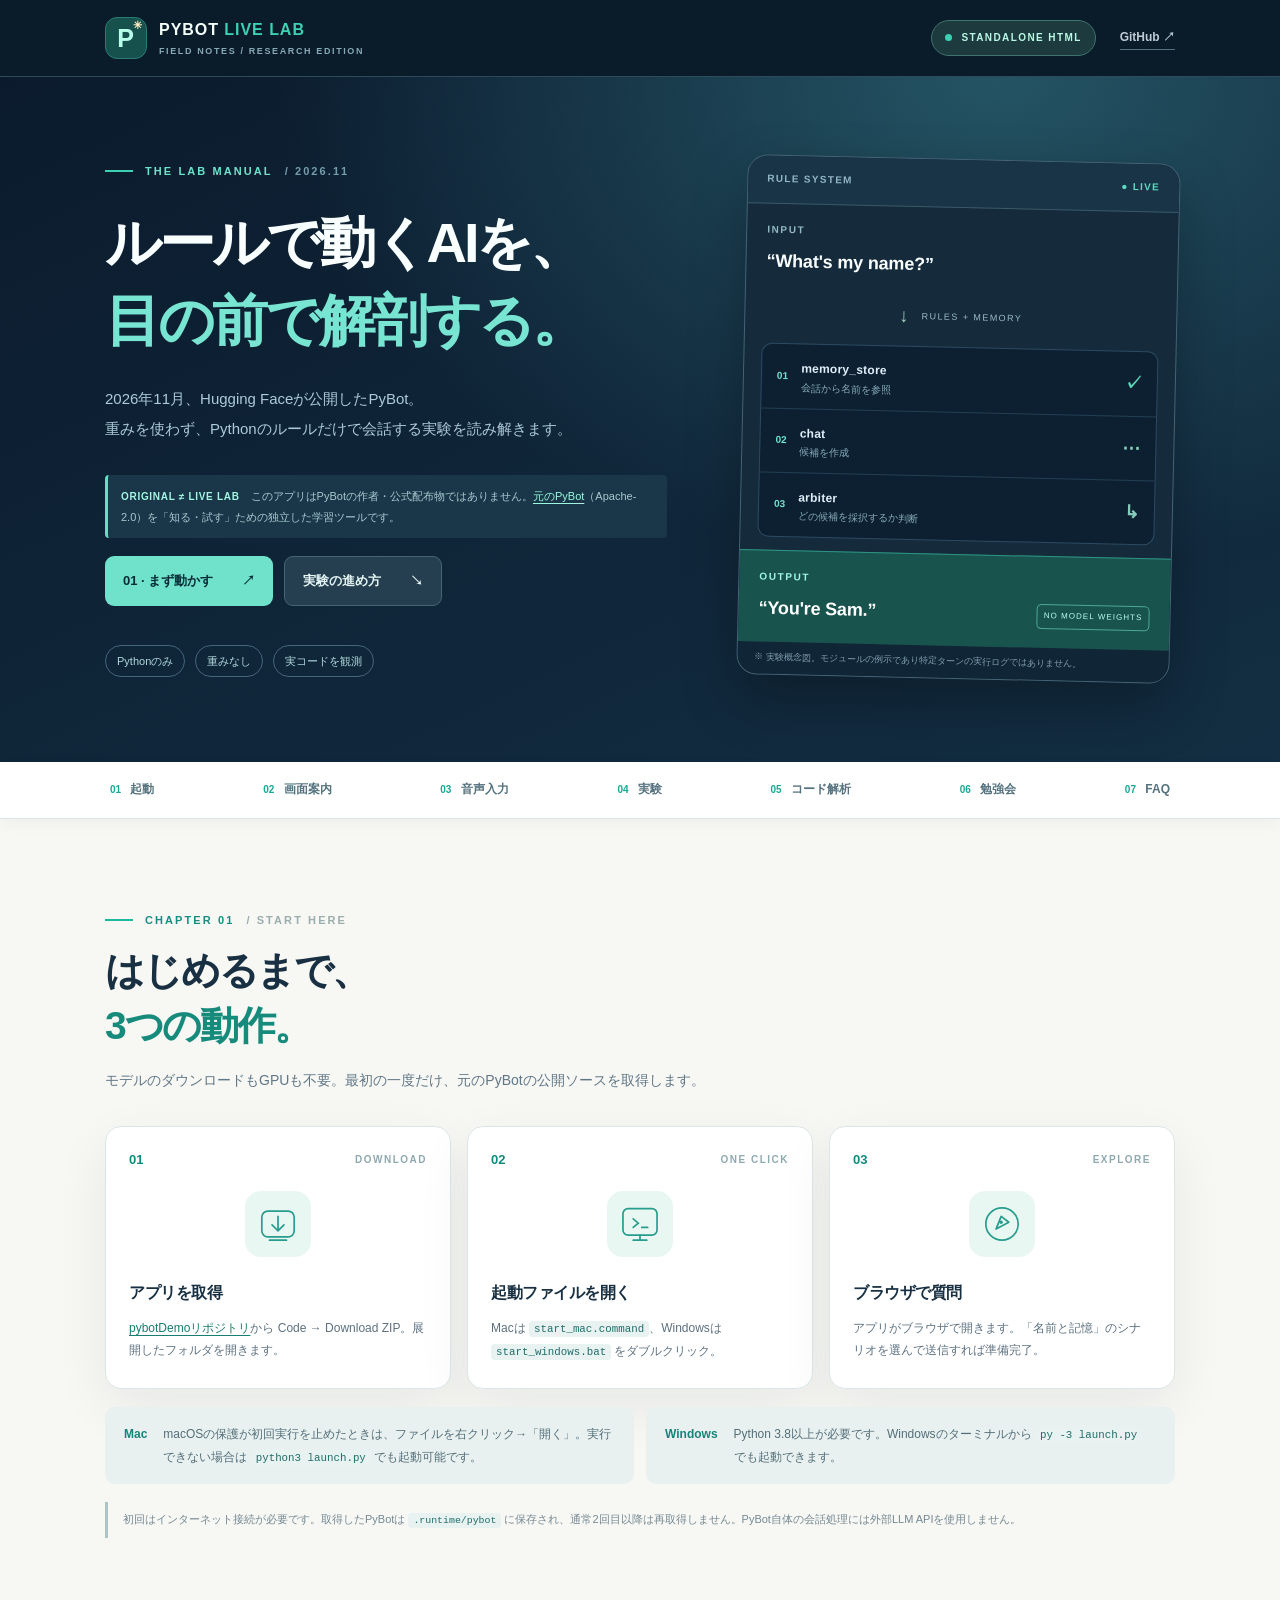
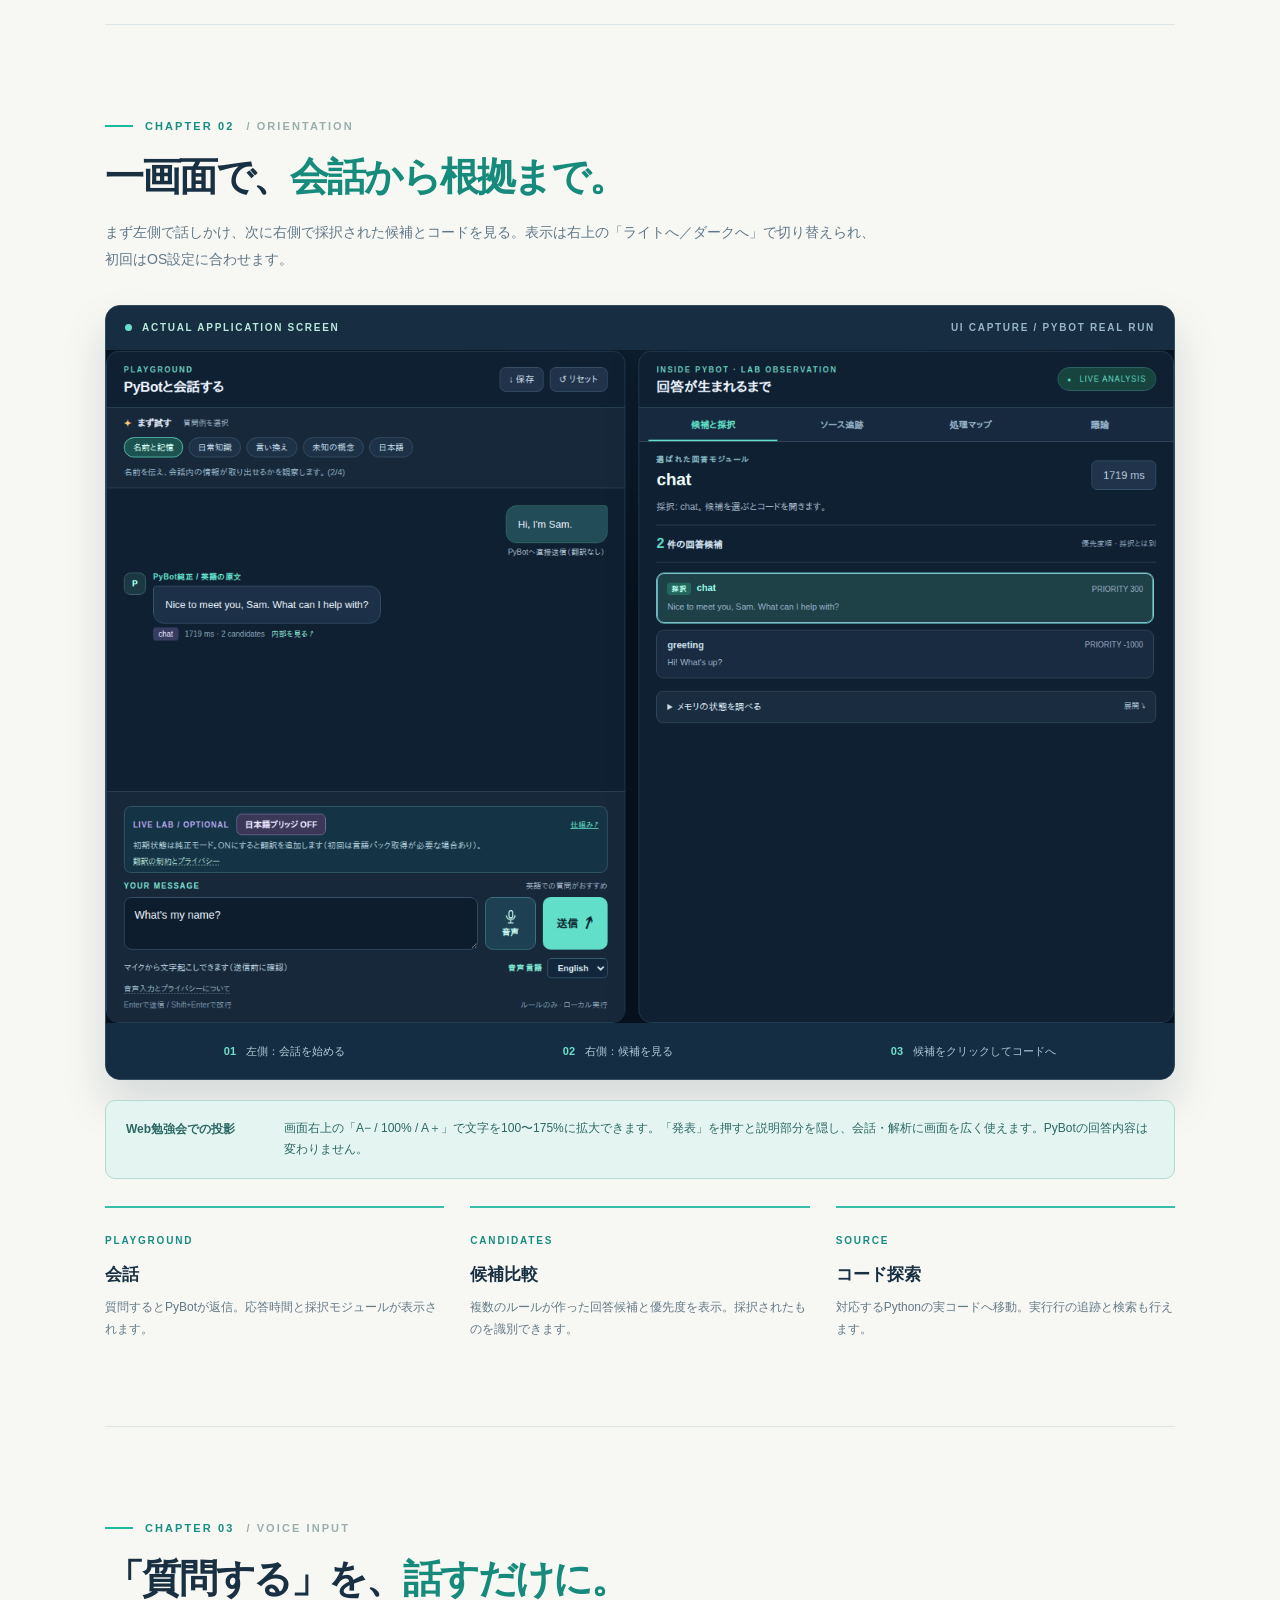
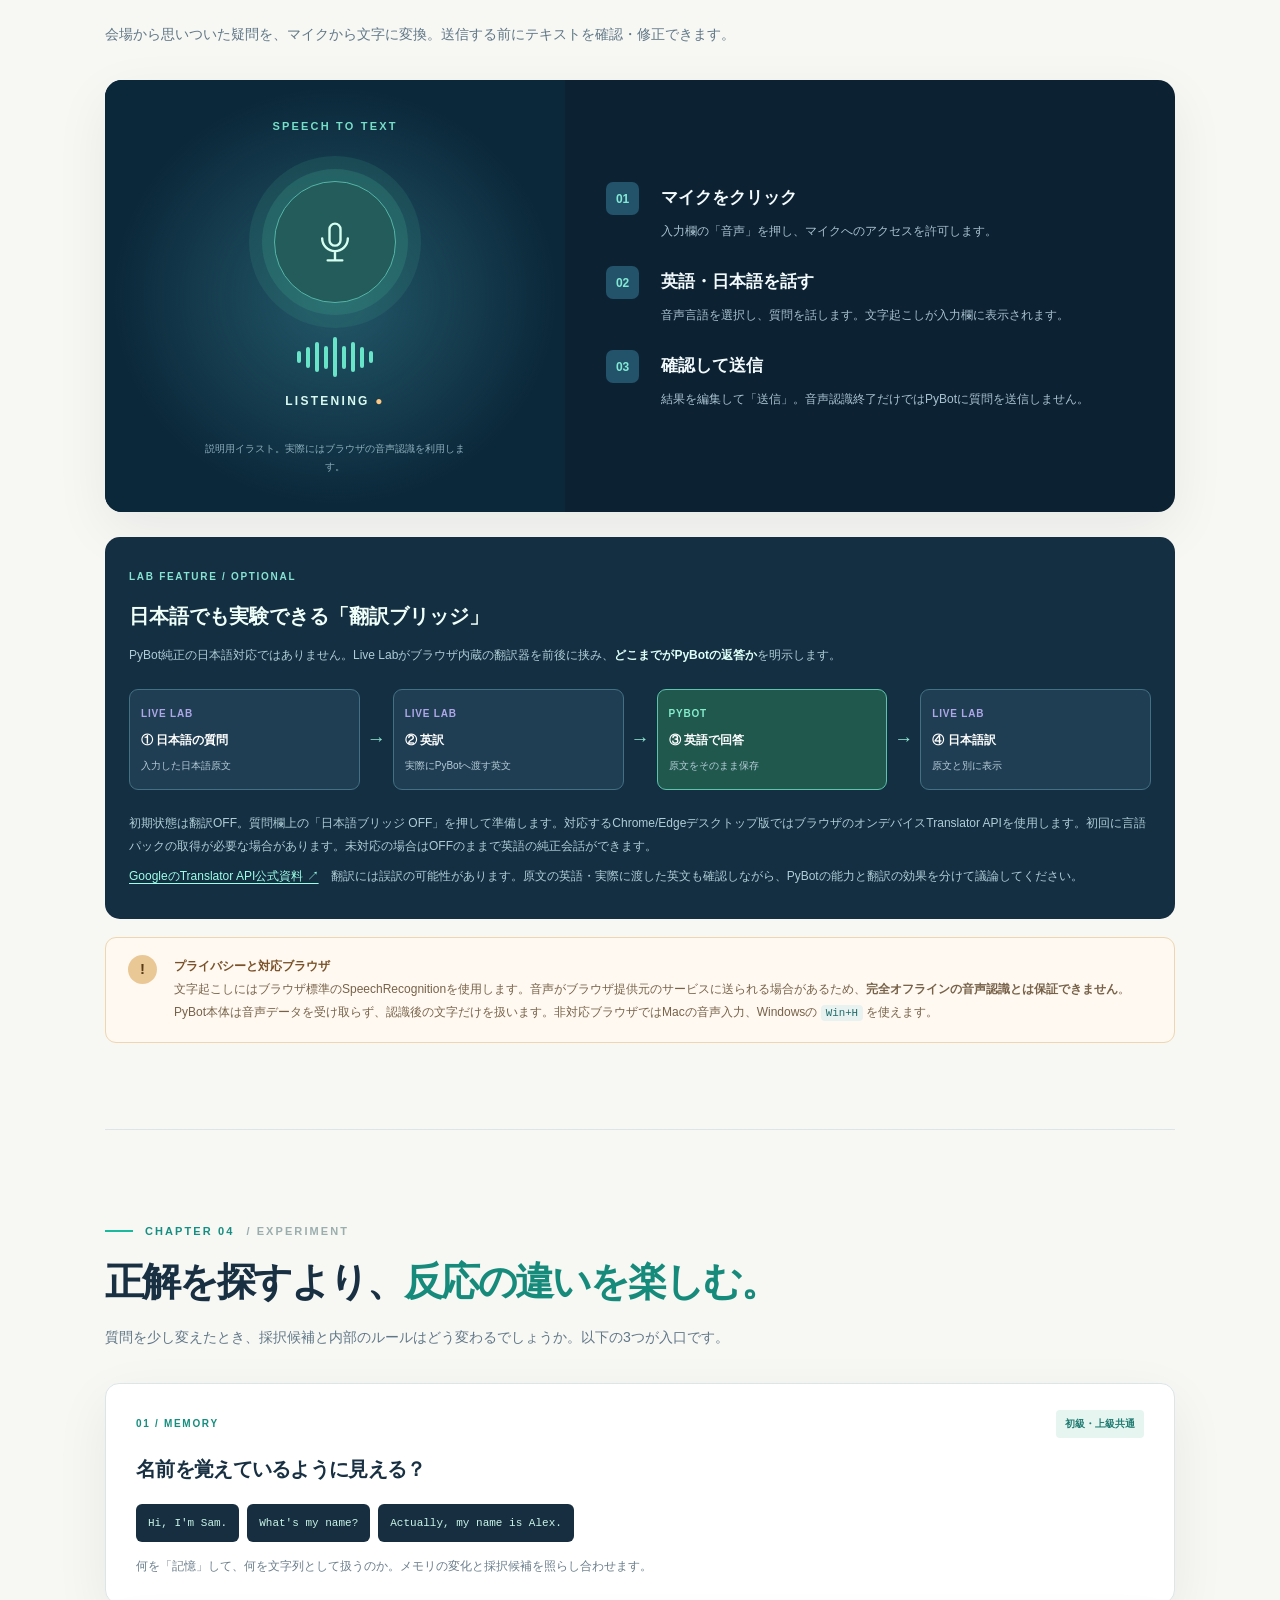
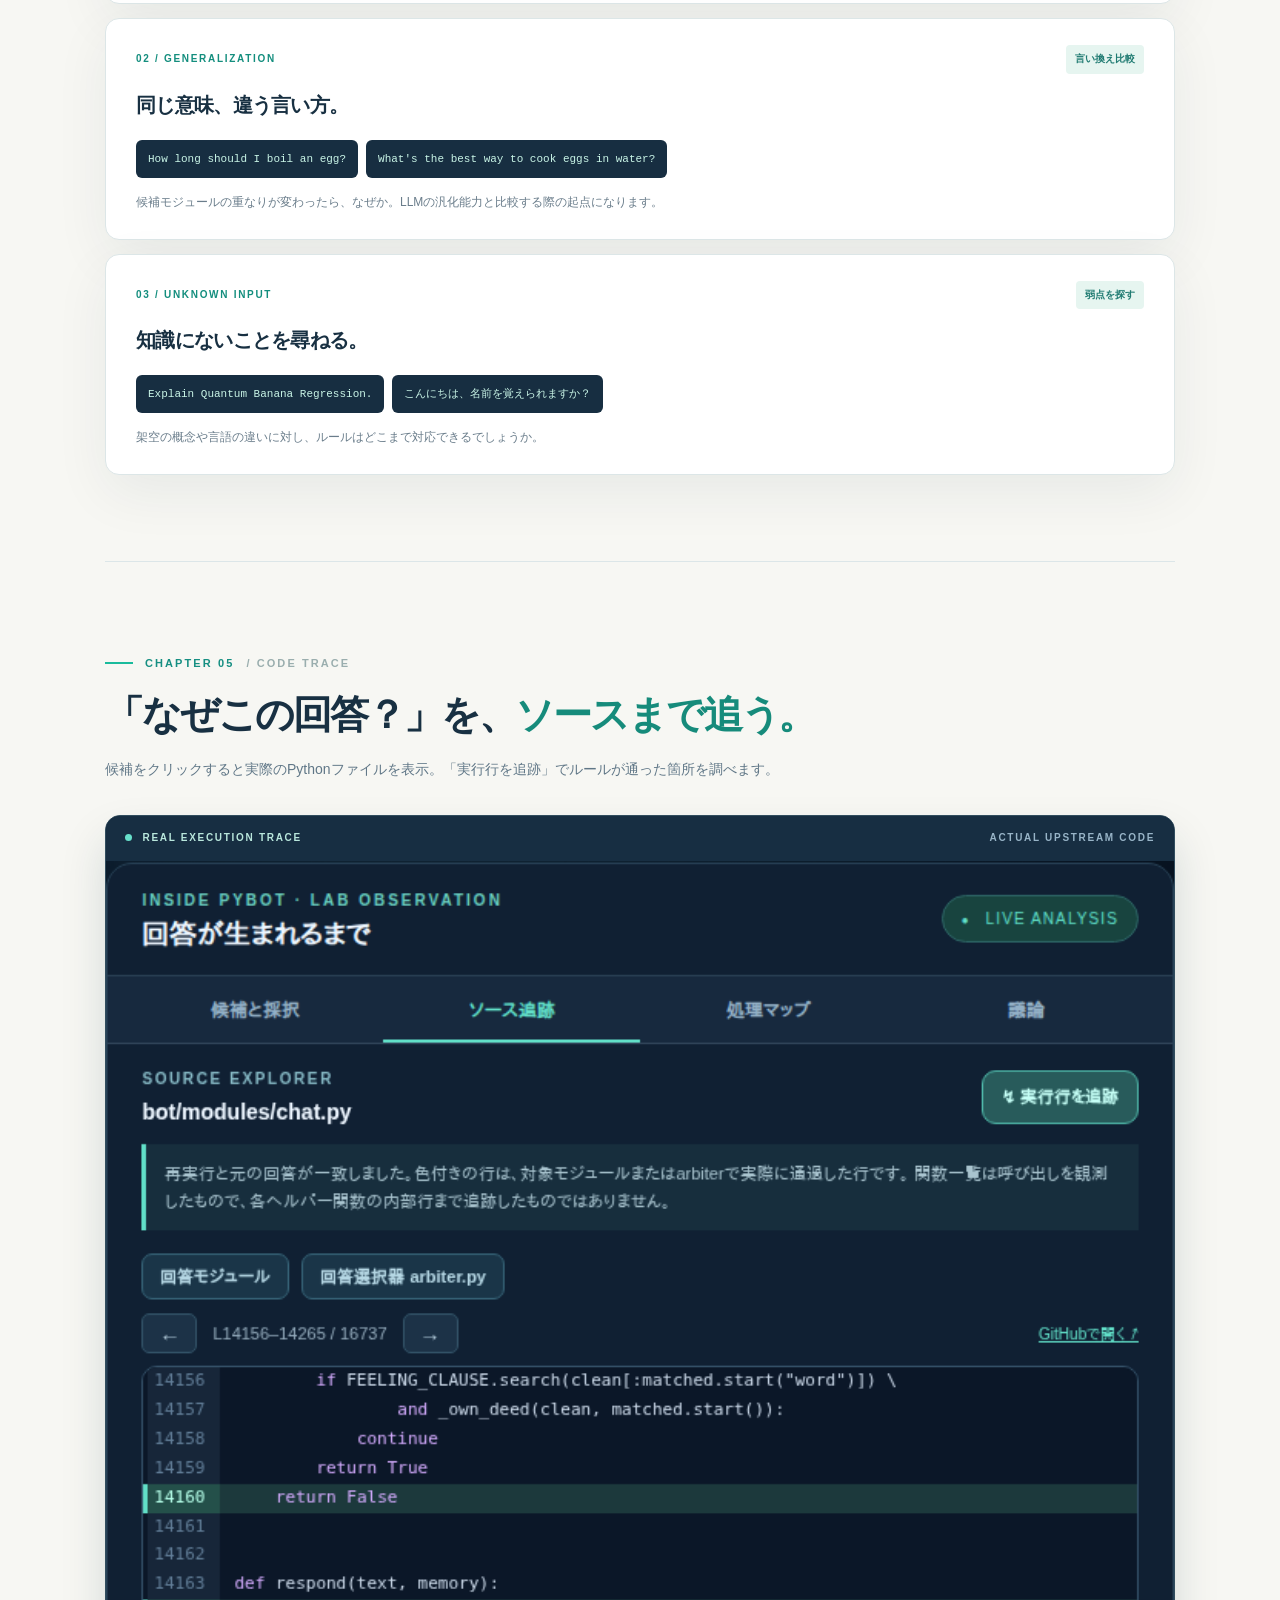
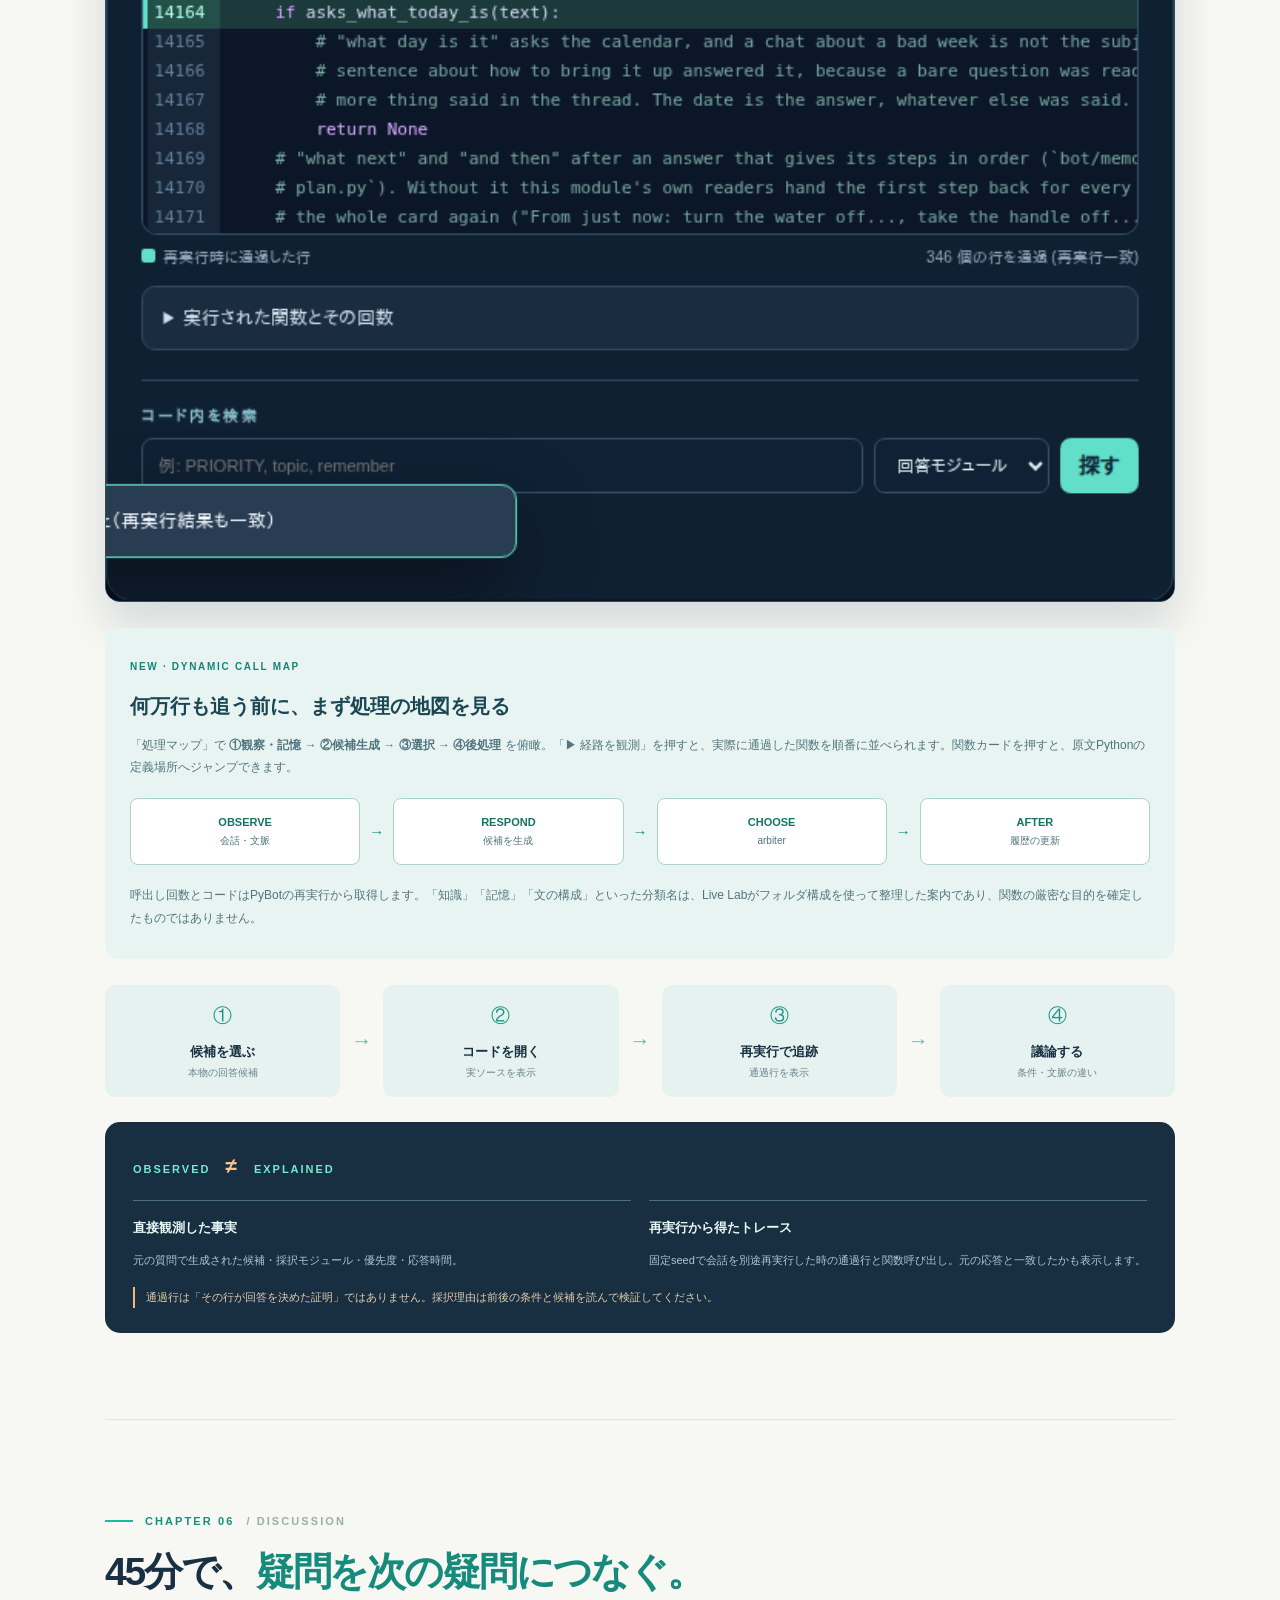
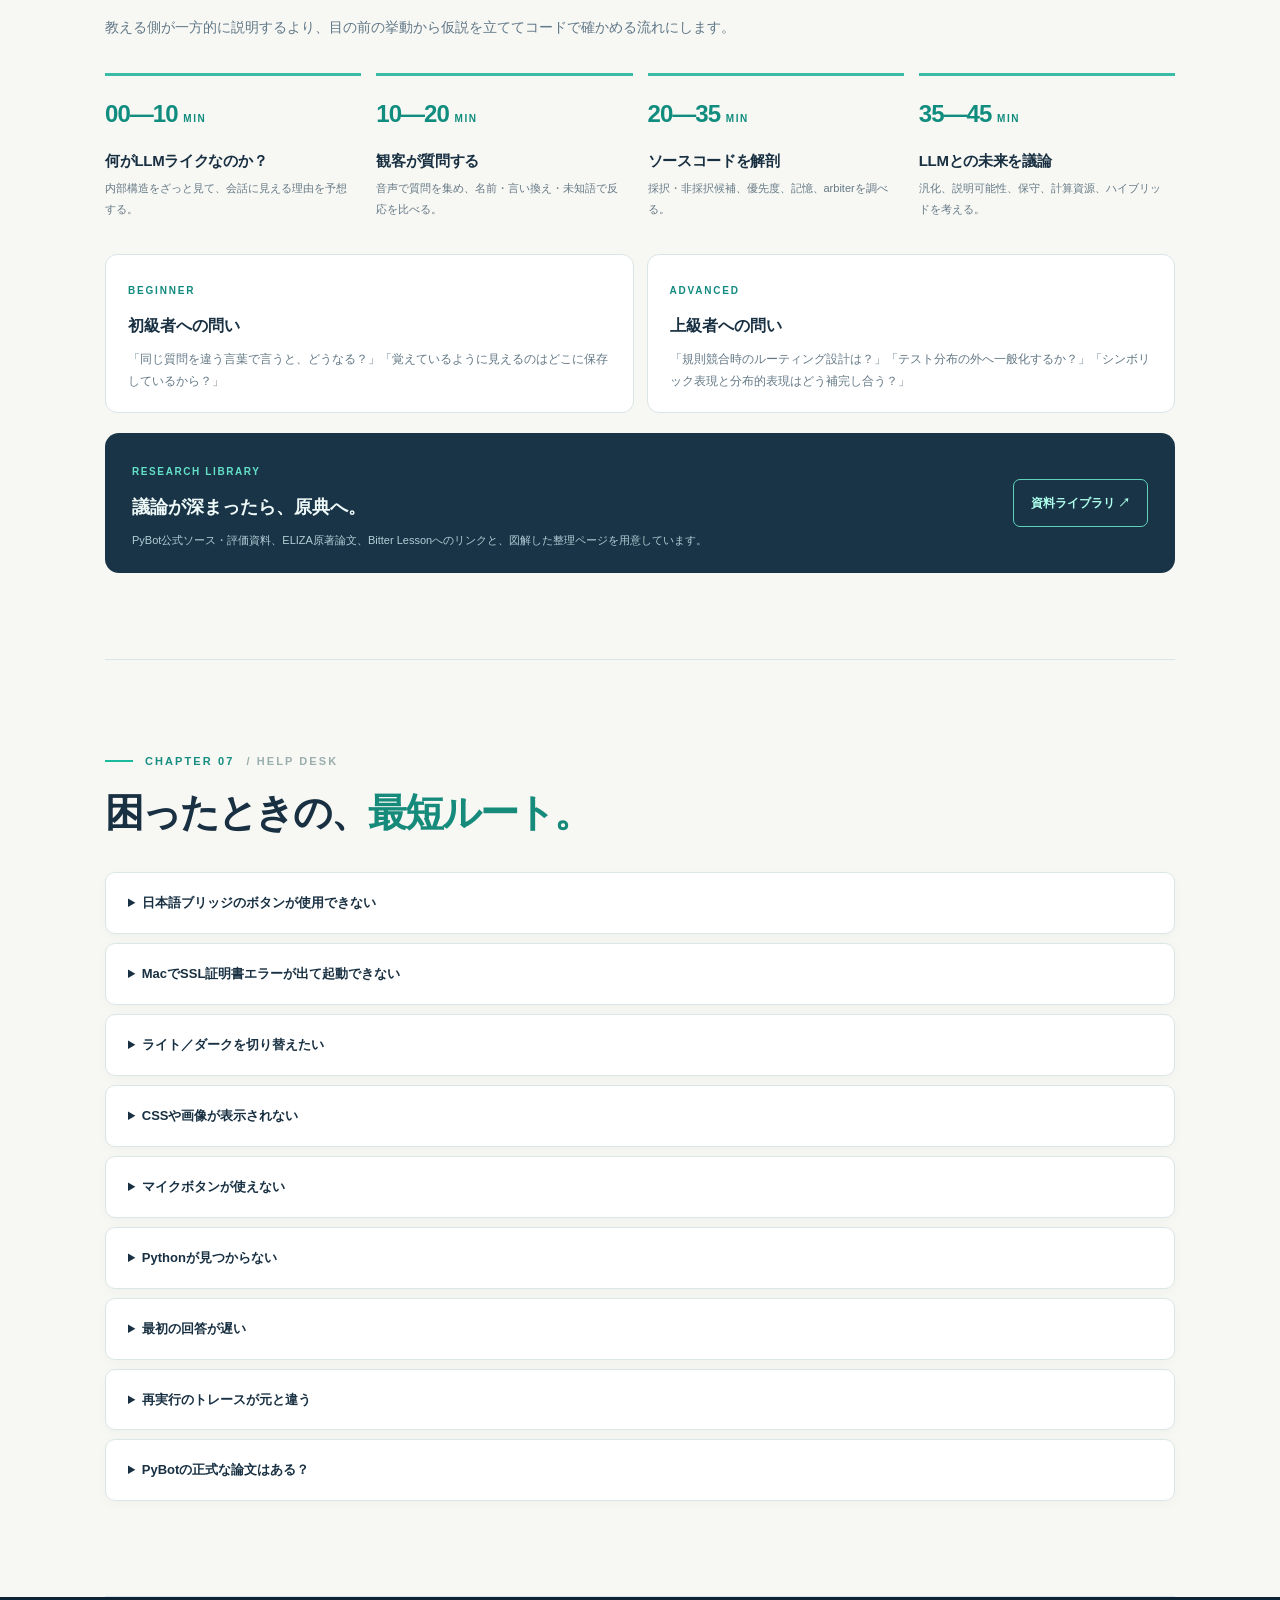
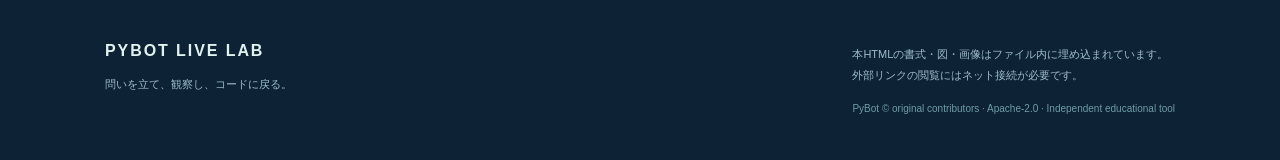
==== docs/MANUAL.html @ 0e460ab3 "docs: rebuild portable manual and refresh real UI previews [skip ci]" ====
<!-- Generated standalone manual: edit MANUAL.source.html, manual.css. -->
<!doctype html>
<html lang="ja">
<head>
<meta charset="utf-8">
<meta name="viewport" content="width=device-width,initial-scale=1">
<meta name="color-scheme" content="light">
<title>PyBot Live Lab | フィールドガイド</title>
<style>
/* PyBot Live Lab — premium editorial field guide.
   Built into MANUAL.html. No external fonts, scripts or images required. */
:root {
  --navy:#0c1d2e; --navy-2:#132d40; --navy-3:#203e50;
  --teal:#3bd1b2; --teal-ink:#167e72; --mint:#e4f5f0;
  --cream:#f7f7f3; --paper:#fff; --ink:#183042; --body:#536b79;
  --line:#dce5e7; --amber:#ffbc79; --purple:#a69cff;
  --shadow:0 18px 55px rgba(15,38,59,.065);
}
*{box-sizing:border-box}
html{scroll-behavior:smooth}
body{background:var(--cream);color:var(--ink);margin:0;font-family:-apple-system,BlinkMacSystemFont,"Hiragino Kaku Gothic ProN","Yu Gothic","Segoe UI",sans-serif;font-size:15px;line-height:1.84;-webkit-font-smoothing:antialiased}
a{color:var(--teal-ink);text-underline-offset:3px}
a:hover{color:#076256}
.guide-container{max-width:1150px;padding:0 40px;margin:0 auto}
.guide-top{background:#0a1b2a;color:white;border-bottom:1px solid #2d4b5d}
.guide-top-inner{height:76px;display:flex;align-items:center;justify-content:space-between;gap:20px}
.guide-brand{display:flex;align-items:center;gap:12px;text-decoration:none;color:#f4fff9;font-size:16px;letter-spacing:.06em;font-weight:900;line-height:1.2}
.guide-brand strong{color:var(--teal)}
.guide-brand small{display:block;margin-top:7px;font-size:9px;font-weight:650;letter-spacing:.18em;color:#88a9b6}
.brand-mark{display:grid;place-items:center;width:42px;height:42px;position:relative;background:#17514e;border:1px solid #297c72;border-radius:12px;font-size:25px;color:#b8ffe9}
.brand-mark span{position:absolute;font-size:11px;right:3px;top:1px;color:#fff0c5}
.header-right{display:flex;gap:24px;align-items:center}
.offline-pill{border:1px solid #3f746d;background:#1d3a3e;color:#b9f8e5;padding:8px 13px;border-radius:22px;font-size:10px;font-weight:850;letter-spacing:.14em}
.dot{width:7px;height:7px;display:inline-block;background:var(--teal);border-radius:50%;margin-right:5px}
.top-source{color:#becbd4;font-weight:750;font-size:12px;text-decoration:none;border-bottom:1px solid #547180}
.manual-hero{background:radial-gradient(ellipse at 78% 0%,#245464 0%,transparent 51%),linear-gradient(155deg,#0b1b2d,#132e42);color:#f9ffff;overflow:hidden}
.hero-layout{display:grid;grid-template-columns:minmax(0,1.13fr) minmax(320px,.87fr);gap:75px;align-items:center;padding-top:82px;padding-bottom:83px}
.chapter-kicker{display:flex;gap:12px;align-items:center;color:#6de3cb;font-size:11px;font-weight:900;letter-spacing:.19em}
.chapter-kicker .line{width:28px;height:2px;background:var(--teal)}
.chapter-kicker .edition{color:#759eaa}
.hero-copy h1{font-size:clamp(36px,4.5vw,56px);line-height:1.4;letter-spacing:-.055em;font-weight:850;margin:23px 0 23px}
.hero-copy h1 em{color:#78e4d2;font-style:normal}
.hero-lead{font-size:15px;color:#adcad8;line-height:2.05;margin:0 0 30px}
.hero-actions{display:flex;gap:11px;flex-wrap:wrap}
.hero-actions a{display:inline-flex;justify-content:space-between;gap:29px;align-items:center;font-size:13px;padding:12px 18px;border-radius:9px;text-decoration:none;font-weight:850}
.hero-main{background:#70e1cb;color:#092d37}
.hero-second{background:#253f50;color:#e4f5f4;border:1px solid #466473}
.hero-foot{margin-top:39px;display:flex;gap:10px;flex-wrap:wrap}
.hero-foot span{border-radius:20px;border:1px solid #456578;color:#b0d8dd;font-size:11px;padding:5px 11px}
.hero-visual{background:#152a3b;border:1px solid #446376;box-shadow:0 24px 55px #0004;border-radius:20px;overflow:hidden;transform:rotate(1.3deg)}
.mini-top{height:48px;background:#183446;border-bottom:1px solid #3a5868;color:#92b6c3;display:flex;justify-content:space-between;align-items:center;padding:0 19px;font-size:10px;font-weight:850;letter-spacing:.13em}
.mini-live{color:#5ddabf}
.visual-prompt,.visual-output{padding:17px 20px}
.visual-prompt small,.visual-output small{display:block;color:#92b8c3;font-size:10px;font-weight:900;letter-spacing:.16em;margin-bottom:6px}
.visual-prompt strong,.visual-output strong{font-size:18px;font-weight:850;letter-spacing:-.01em}
.visual-divider{display:flex;align-items:center;justify-content:center;gap:13px;font-size:19px;color:#9dcdbb}
.visual-divider small{color:#9bbac8;font-size:9px;letter-spacing:.16em}
.visual-stack{margin:13px 17px;background:#0d2031;border:1px solid #2c4a61;border-radius:11px;overflow:hidden}
.visual-stack>div{display:flex;gap:13px;align-items:center;padding:13px 15px;border-bottom:1px solid #233f54}
.visual-stack>div:last-child{border:0}
.visual-stack i{font-size:10px;font-style:normal;font-weight:900;color:#70e1ce}
.visual-stack div>span{flex:1}
.visual-stack b{display:block;color:#e0eff9;font-size:12px;letter-spacing:.02em}
.visual-stack span small{display:block;color:#88acbb;font-size:10px;line-height:1.5}
.visual-stack strong{color:#87cbbb;font-size:18px}
.visual-stack .tick{color:#5bd7b8}
.visual-output{background:#19534d;border-top:1px solid #2c9585;position:relative}
.visual-output small{color:#9ff7e4}
.visual-output strong{color:white}
.visual-output span{font-size:8px;letter-spacing:.13em;border:1px solid #4ba793;border-radius:5px;padding:4px 6px;color:#b7fff1;float:right;margin-top:6px}
.visual-caption{padding:9px 17px;background:#102535;color:#819daf;font-size:9px;line-height:1.5}
.guide-nav{position:sticky;top:0;z-index:10;background:#fffffff4;backdrop-filter:blur(15px);border-bottom:1px solid #dae6e8;box-shadow:0 5px 15px #102c390a}
.nav-inner{display:flex;align-items:center;justify-content:space-between;gap:10px;overflow-x:auto}
.nav-inner a{text-decoration:none;color:#55727f;font-size:12px;font-weight:800;white-space:nowrap;padding:16px 5px;border-bottom:2px solid transparent}
.nav-inner a:hover{color:#187a70;border-bottom-color:#42cbb3}
.nav-inner b{color:#19a894;margin-right:6px;font-size:10px}
.chapter{padding:91px 0 86px;scroll-margin-top:62px;border-bottom:1px solid #dce6e8}
.chapter-header{max-width:780px;margin-bottom:32px}
.chapter-id{font-size:11px;letter-spacing:.19em;font-weight:900;color:#168f82;display:flex;align-items:center;gap:12px;margin-bottom:14px}
.chapter-id:before{content:"";display:block;width:28px;height:2px;background:#1abb9c}
.chapter-id span{color:#9aaeae}
.chapter h2{margin:0 0 14px;line-height:1.4;letter-spacing:-.055em;font-size:clamp(28px,3.3vw,39px);font-weight:900}
.chapter h2 span{color:#168b7b}
.chapter-header>p{margin:0;color:#607787;font-size:14px;line-height:1.95}
.step-grid{display:grid;grid-template-columns:repeat(3,minmax(0,1fr));gap:16px}
.step-card{background:#fff;border-radius:16px;border:1px solid #dce6e8;padding:21px 23px 25px;box-shadow:var(--shadow);display:flex;flex-direction:column;min-width:0}
.step-top{display:flex;align-items:center;justify-content:space-between}
.step-top b{font-size:13px;color:#0d8d7e}
.step-top span{font-size:10px;letter-spacing:.15em;color:#8fa9b0;font-weight:900}
.step-icon{height:104px;display:grid;place-items:center;color:#289d8d}
.step-icon svg{padding:10px;background:#e8f7f1;border-radius:16px;width:66px;height:66px}
.step-card h3{font-size:16px;letter-spacing:-.03em;margin:2px 0 9px;font-weight:850}
.step-card p{color:#5d7180;font-size:12px;line-height:1.85;margin:0}
.step-card code,code{border-radius:4px;background:#e7f2f1;color:#216d6a;padding:2px 5px;font-family:ui-monospace,Consolas,Menlo,monospace;font-size:.9em;overflow-wrap:anywhere}
.two-notes{display:grid;grid-template-columns:1fr 1fr;gap:12px;margin:18px 0}
.soft-note{display:flex;gap:16px;background:#e8f1f0;border-radius:10px;padding:16px 19px;font-size:12px;line-height:1.9;color:#546e79}
.soft-note strong{color:#18837a;white-space:nowrap}
.micro-note{color:#758993;border-left:3px solid #adc4c3;padding:7px 15px;font-size:11px;line-height:1.85}
.screen-figure,.trace-figure{border-radius:15px;overflow:hidden;border:1px solid #314d5e;background:#0e2134;box-shadow:0 24px 45px #0d2f3c25}
.figure-head{display:flex;justify-content:space-between;align-items:center;gap:12px;padding:13px 19px;color:#98b4c7;font-size:10px;letter-spacing:.17em;font-weight:850;background:#172e42}
.figure-head span:first-child{color:#b9e7dc}
.figure-head i{display:inline-block;height:7px;width:7px;background:#67dfca;border-radius:50%;margin-right:6px}
.screen-figure img,.trace-figure img{display:block;width:100%;height:auto;background:#0f2032}
.figure-footer{display:flex;justify-content:space-around;gap:10px;color:#b0cbd9;background:#152d42;padding:18px 14px;flex-wrap:wrap;font-size:11px}
.figure-footer b{color:#6be0ca;margin-right:7px}
.three-guide{display:grid;grid-template-columns:repeat(3,minmax(0,1fr));gap:26px;margin-top:27px}
.three-guide>div{border-top:2px solid #35bea8;padding-top:17px}
.three-guide strong{font-size:10px;letter-spacing:.18em;color:#168c82}
.three-guide h3{margin:6px 0;font-size:17px}
.three-guide p{margin:0;font-size:12px;color:#637a87}
.voice-panel{display:grid;grid-template-columns:43% 57%;background:#0c2132;border-radius:17px;overflow:hidden;box-shadow:var(--shadow)}
.voice-panel-left{padding:36px 30px;display:flex;flex-direction:column;align-items:center;justify-content:center;text-align:center;background:radial-gradient(ellipse at 50% 50%,#23596a 0%,transparent 68%),#0b283a;color:#d6fff1}
.voice-eyebrow{font-size:11px;letter-spacing:.20em;color:#76dec9;font-weight:900}
.mic-round{width:122px;height:122px;border-radius:50%;border:1px solid #54b5a7;background:#235c5a;box-shadow:0 0 0 12px #388f8050,0 0 0 25px #327f7540;display:grid;place-items:center;margin:45px 0 33px}
.waves{height:42px;display:flex;align-items:center;gap:5px}
.waves i{width:4px;border-radius:5px;background:#68e4c8;height:12px}
.waves i:nth-child(2),.waves i:nth-child(8){height:21px}.waves i:nth-child(3),.waves i:nth-child(7){height:30px}.waves i:nth-child(4),.waves i:nth-child(6){height:23px}.waves i:nth-child(5){height:40px}
.voice-state{margin-top:12px;font-size:12px;font-weight:850;letter-spacing:.19em;color:#d9faf0}
.voice-state span{color:#ffc783}
.voice-panel-left>small{color:#8daebd;font-size:10px;margin-top:28px;max-width:260px;line-height:1.8}
.voice-panel-right{display:flex;flex-direction:column;justify-content:center;gap:24px;padding:39px 41px}
.voice-sequence{display:flex;align-items:start;gap:22px}
.voice-sequence>b{font-size:12px;flex:0 0 33px;background:#23536a;color:#83e9d5;border-radius:7px;height:33px;display:grid;place-items:center}
.voice-sequence h3{margin:0 0 6px;color:#f3fbfe;font-size:17px}
.voice-sequence p{margin:0;color:#a9c2d0;font-size:12px;line-height:1.9}
.warning-note{margin-top:18px;background:#fff9f1;border:1px solid #efd6b0;border-radius:11px;padding:17px 22px;display:flex;gap:17px}
.warning-icon{width:29px;height:29px;flex:0 0 29px;border-radius:50%;display:grid;place-items:center;background:#eac896;color:#583c17;font-weight:900}
.warning-note p{margin:0;font-size:12px;color:#776249;line-height:1.95}
.warning-note strong{color:#795027}
.experiment-list{display:grid;gap:14px}
.experiment-list article{background:#fff;border:1px solid #dce6e7;border-radius:14px;padding:26px 30px;box-shadow:var(--shadow)}
.experiment-top{display:flex;justify-content:space-between;gap:12px;align-items:center;color:#148e7e;font-weight:900;font-size:10px;letter-spacing:.17em}
.experiment-badge{background:#e6f5f0;padding:5px 9px;border-radius:4px;letter-spacing:0;font-size:10px;color:#207b72}
.experiment-list h3{font-size:20px;margin:13px 0 16px;letter-spacing:-.035em}
.prompt-row{display:flex;gap:8px;flex-wrap:wrap}
.prompt-row code{display:block;background:#172e41;color:#c9f5e7;border-radius:6px;padding:9px 12px;font-size:11px;white-space:normal}
.experiment-list p{margin:13px 0 0;color:#6a7d8b;font-size:12px}
.trace-flow{display:flex;align-items:stretch;gap:11px;margin:25px 0}
.trace-flow>div:not(.flow-connector){flex:1;min-width:0;background:#e5f2ef;border-radius:10px;padding:14px 10px;text-align:center}
.trace-flow>div span{font-size:19px;color:#1a9685}
.trace-flow b{display:block;font-size:13px;margin-top:6px}
.trace-flow small{display:block;color:#68838a;font-size:10px}
.trace-flow .flow-connector{align-self:center;color:#5fbca9;font-size:21px}
.evidence{padding:25px 28px;background:#182f42;border-radius:15px;color:#eaf8f5}
.evidence-head{font-size:11px;font-weight:900;color:#74ead0;letter-spacing:.18em;margin-bottom:15px}
.evidence-head span{margin:0 10px;color:#ffc487;font-size:21px}
.evidence-cols{display:grid;grid-template-columns:1fr 1fr;gap:18px}
.evidence-cols>div{border-top:1px solid #4a7181;padding-top:12px}
.evidence-cols b{font-size:13px}
.evidence-cols p,.evidence-flag{font-size:11px;line-height:1.9;color:#abc8d7;margin:9px 0 0}
.evidence-flag{margin-top:16px;border-left:2px solid #edbb73;padding-left:11px;color:#e3ccaa}
.agenda{display:grid;grid-template-columns:repeat(4,minmax(0,1fr));gap:15px}
.agenda>div{border-top:3px solid #39bca6;padding:16px 8px 4px 0}
.agenda strong{color:#108d7e;font-size:24px;font-variant-numeric:tabular-nums;letter-spacing:-.04em}
.agenda small{font-size:10px;letter-spacing:.16em}
.agenda h3{font-size:15px;margin:14px 0 6px;letter-spacing:-.02em;line-height:1.5}
.agenda p{font-size:11px;line-height:1.9;color:#657986;margin:0}
.level-panels{display:grid;grid-template-columns:1fr 1fr;gap:13px;margin-top:30px}
.level-panels article{background:#fff;border:1px solid #dae5e7;border-radius:12px;padding:20px 22px}
.level-panels span{color:#118a80;font-size:10px;font-weight:900;letter-spacing:.18em}
.level-panels h3{font-size:16px;margin:8px 0}
.level-panels p{font-size:12px;color:#637885;margin:0}
.research-banner{margin-top:20px;background:#193447;color:#effaf8;border-radius:14px;padding:23px 27px;display:flex;align-items:center;justify-content:space-between;gap:25px}
.research-banner>div{max-width:690px}
.research-banner span{font-size:10px;letter-spacing:.16em;font-weight:900;color:#64e0c9}
.research-banner h3{font-size:18px;margin:7px 0 6px}
.research-banner p{font-size:11px;color:#b4cdd7;margin:0}
.research-banner a{border:1px solid #60d1bd;color:#aeffeb;padding:12px 17px;border-radius:7px;text-decoration:none;white-space:nowrap;font-size:12px;font-weight:900}
.faq details{background:#fff;border:1px solid #dce6e7;border-radius:10px;margin:9px 0;padding:18px 22px;box-shadow:0 3px 12px #112b4008}
.faq summary{cursor:pointer;font-weight:850;font-size:13px}
.faq details p{color:#59717f;font-size:12px;margin:13px 0 0}
.guide-footer{background:#0d2234;color:#e1f3ef;padding:39px 0 42px}
.footer-inner{display:flex;justify-content:space-between;gap:32px;align-items:start}
.footer-inner strong{font-size:16px;letter-spacing:.12em}
.footer-inner p{margin:8px 0;color:#9ebccb;font-size:11px}
.footer-inner small{color:#6f9ba9;font-size:10px}
@media(max-width:1000px){
 .guide-container{padding:0 25px}.hero-layout{gap:28px;grid-template-columns:1fr 350px}
 .hero-copy h1{font-size:38px}.hero-lead{font-size:13px}
 .agenda{grid-template-columns:repeat(2,1fr);gap:22px}
}
@media(max-width:760px){
 .guide-container{padding:0 17px}.guide-top-inner{height:66px}.guide-brand{font-size:13px}.guide-brand small{font-size:7px}
 .offline-pill{font-size:8px;padding:6px 8px}.header-right{gap:10px}.top-source{display:none}
 .hero-layout{display:block;padding-top:49px;padding-bottom:48px}.hero-copy h1{font-size:34px}.hero-lead{font-size:12px}
 .hero-foot{margin-top:23px}.hero-visual{transform:none;max-width:470px;margin:31px 0 0}
 .nav-inner{justify-content:flex-start;gap:23px}.nav-inner a{font-size:11px;padding:13px 2px}
 .chapter{padding:61px 0 57px}.chapter h2{font-size:29px}
 .step-grid,.three-guide,.evidence-cols,.level-panels,.two-notes{grid-template-columns:1fr}
 .step-card{padding:17px 20px}.step-icon{height:85px}.three-guide{gap:14px}
 .voice-panel{grid-template-columns:1fr}.voice-panel-left{padding:30px 16px}.mic-round{margin:30px 0 19px;width:90px;height:90px}
 .voice-panel-right{padding:29px 22px}.figure-head{padding:11px 13px;font-size:8px}
 .figure-head span:last-child{display:none}
 .trace-flow{flex-wrap:wrap;gap:7px}.trace-flow>div:not(.flow-connector){min-width:41%}.flow-connector{display:none}
 .agenda{grid-template-columns:1fr 1fr}.research-banner,.footer-inner{flex-direction:column;align-items:start}
 .experiment-list article{padding:20px}.experiment-top{gap:8px;flex-wrap:wrap}.experiment-list h3{font-size:17px}
}
@media(prefers-reduced-motion:reduce){html{scroll-behavior:auto}}

/* Concise attribution near the top; details stay in Research Atlas. */
.origin-caption{font-size:11px;line-height:1.85;color:#a6c9d1;background:#193748;border-left:3px solid #63dfc5;border-radius:4px;padding:11px 13px;margin:0 0 18px;max-width:650px}
.origin-caption strong{color:#a4f5e2;letter-spacing:.07em;font-size:10px}
.origin-caption a{color:#9cf9df;text-decoration:underline;text-underline-offset:3px}

/* Translation bridge / call map explanations kept in the standalone HTML. */
.display-tip{display:flex;align-items:flex-start;gap:18px;margin:20px 0 4px;border:1px solid #b3d8d3;border-radius:10px;background:#e4f5f1;padding:17px 20px;color:#2c6864}
.display-tip strong{font-size:12px;min-width:140px}
.display-tip span{font-size:12px;line-height:1.8}
.bridge-educator{border-radius:15px;background:#142e42;color:#effff8;margin:25px 0 14px;padding:24px}
.bridge-head span,.map-guide-label{font-size:10px;font-weight:900;letter-spacing:.17em;color:#86e2d2}
.bridge-head h3,.map-guide h3{font-size:20px;margin:9px 0}
.bridge-head p,.bridge-hint,.map-guide p{font-size:12px;line-height:1.9;color:#afced7;margin:7px 0}
.bridge-head p strong{color:#ddfff7}
.bridge-diagram{display:flex;align-items:stretch;gap:7px;margin:22px 0;overflow-x:auto}
.bridge-diag-item{background:#203e53;border:1px solid #427184;border-radius:9px;min-width:0;flex:1;padding:15px 11px}
.bridge-diag-item.bridge-original{background:#20584e;border-color:#5bc4ab}
.bridge-diag-item small{display:block;color:#aea7e7;font-size:10px;letter-spacing:.08em;font-weight:900}
.bridge-diag-item.bridge-original small{color:#84ecca}
.bridge-diag-item strong{display:block;font-size:12px;margin:6px 0;color:#fff}
.bridge-diag-item span{font-size:10px;color:#b6ccd8;line-height:1.7;display:block}
.bridge-diag-arrow{align-self:center;color:#8de5d0;font-size:19px}
.bridge-hint a{color:#9cffe8}
.map-guide{border-radius:14px;background:#e7f4f1;padding:23px 25px;margin:26px 0;color:#26545e}
.map-guide-label{color:#168578}
.map-guide h3{color:#1b4653}
.map-guide p{color:#52747d}
.map-guide-flow{display:flex;gap:9px;align-items:center;margin:19px 0;overflow-x:auto}
.map-guide-flow div{min-width:0;flex:1;background:#fff;border:1px solid #a8d5c8;border-radius:8px;text-align:center;padding:13px 8px}
.map-guide-flow b{font-size:11px;color:#157366;display:block}
.map-guide-flow span{font-size:10px;color:#4c737a;display:block}
.map-guide-flow i{font-style:normal;color:#168f7c}
@media(max-width:780px){
 .display-tip{flex-direction:column;gap:7px}
 .bridge-diagram{flex-wrap:wrap}
 .bridge-diag-item{flex:0 0 calc(50% - 18px)}
 .bridge-diag-arrow:nth-child(4){display:none}
 .map-guide-flow{flex-wrap:wrap}
 .map-guide-flow div{min-width:36%}
}

</style>
</head>
<body>
<header class="guide-top">
  <div class="guide-container guide-top-inner">
    <a class="guide-brand" href="https://github.com/hirasunaryou/pybotDemo" target="_blank" rel="noopener"><span class="brand-mark">P<span>✳</span></span><span>PYBOT <strong>LIVE LAB</strong><small>FIELD NOTES / RESEARCH EDITION</small></span></a>
    <div class="header-right"><span class="offline-pill"><span class="dot"></span> STANDALONE HTML</span><a class="top-source" href="https://github.com/hirasunaryou/pybotDemo">GitHub ↗</a></div>
  </div>
</header>
<div class="manual-hero">
  <div class="guide-container hero-layout">
    <div class="hero-copy">
      <div class="chapter-kicker"><span class="line"></span> THE LAB MANUAL <span class="edition">/ 2026.11</span></div>
      <h1>ルールで動くAIを、<br><em>目の前で解剖する。</em></h1>
      <p class="hero-lead">2026年11月、Hugging Faceが公開したPyBot。<br>重みを使わず、Pythonのルールだけで会話する実験を読み解きます。</p>
      <p class="origin-caption"><strong>ORIGINAL ≠ LIVE LAB</strong>　このアプリはPyBotの作者・公式配布物ではありません。<a href="https://github.com/huggingface/pybot" target="_blank" rel="noopener">元のPyBot</a>（Apache-2.0）を「知る・試す」ための独立した学習ツールです。</p>
      <div class="hero-actions"><a href="#quickstart" class="hero-main">01 · まず動かす <span>↗</span></a><a href="#experiment" class="hero-second">実験の進め方 <span>↘</span></a></div>
      <div class="hero-foot"><span>Pythonのみ</span><span>重みなし</span><span>実コードを観測</span></div>
    </div>
    <div class="hero-visual">
      <div class="mini-top"><span>RULE SYSTEM</span><span class="mini-live">● LIVE</span></div>
      <div class="visual-prompt"><small>INPUT</small><strong>“What's my name?”</strong></div>
      <div class="visual-divider"><span>↓</span><small>RULES + MEMORY</small></div>
      <div class="visual-stack">
        <div><i>01</i><span><b>memory_store</b><small>会話から名前を参照</small></span><strong class="tick">✓</strong></div>
        <div><i>02</i><span><b>chat</b><small>候補を作成</small></span><strong>⋯</strong></div>
        <div><i>03</i><span><b>arbiter</b><small>どの候補を採択するか判断</small></span><strong>↳</strong></div>
      </div>
      <div class="visual-output"><small>OUTPUT</small><strong>“You're Sam.”</strong><span>NO MODEL WEIGHTS</span></div>
      <div class="visual-caption">※ 実験概念図。モジュールの例示であり特定ターンの実行ログではありません。</div>
    </div>
  </div>
</div>
<nav class="guide-nav" aria-label="マニュアル章一覧"><div class="guide-container nav-inner">
  <a href="#quickstart"><b>01</b> 起動</a><a href="#screen"><b>02</b> 画面案内</a><a href="#voice"><b>03</b> 音声入力</a><a href="#experiment"><b>04</b> 実験</a><a href="#source"><b>05</b> コード解析</a><a href="#workshop"><b>06</b> 勉強会</a><a href="#question"><b>07</b> FAQ</a>
</div></nav>
<main class="guide-container">
<section class="chapter" id="quickstart">
  <div class="chapter-header"><div class="chapter-id">CHAPTER 01 <span>/ START HERE</span></div><h2>はじめるまで、<br><span>3つの動作。</span></h2><p>モデルのダウンロードもGPUも不要。最初の一度だけ、元のPyBotの公開ソースを取得します。</p></div>
  <div class="step-grid">
    <article class="step-card"><div class="step-top"><b>01</b><span>DOWNLOAD</span></div><div class="step-icon"><svg width="54" height="54" viewBox="0 0 54 54" fill="none"><rect x="8" y="12" width="38" height="30" rx="7" stroke="currentColor" stroke-width="2"/><path d="M27 18v17m-7-7 7 7 7-7M17 46h20" stroke="currentColor" stroke-width="2" stroke-linecap="round"/></svg></div><h3>アプリを取得</h3><p><a href="https://github.com/hirasunaryou/pybotDemo">pybotDemoリポジトリ</a>から Code → Download ZIP。展開したフォルダを開きます。</p></article>
    <article class="step-card"><div class="step-top"><b>02</b><span>ONE CLICK</span></div><div class="step-icon"><svg width="54" height="54" viewBox="0 0 54 54" fill="none"><rect x="7" y="9" width="40" height="31" rx="6" stroke="currentColor" stroke-width="2"/><path d="M19 46h16M27 40v6M19 21l6 5-6 5m10 0h7" stroke="currentColor" stroke-width="2" stroke-linecap="round"/></svg></div><h3>起動ファイルを開く</h3><p>Macは <code>start_mac.command</code>、Windowsは <code>start_windows.bat</code> をダブルクリック。</p></article>
    <article class="step-card"><div class="step-top"><b>03</b><span>EXPLORE</span></div><div class="step-icon"><svg width="54" height="54" viewBox="0 0 54 54" fill="none"><circle cx="27" cy="27" r="19" stroke="currentColor" stroke-width="2"/><path d="m20 33 6-15 9 7-15 8z" stroke="currentColor" stroke-width="2" stroke-linejoin="round"/><circle cx="26" cy="25" r="2" fill="currentColor"/></svg></div><h3>ブラウザで質問</h3><p>アプリがブラウザで開きます。「名前と記憶」のシナリオを選んで送信すれば準備完了。</p></article>
  </div>
  <div class="two-notes"><div class="soft-note"><strong>Mac</strong><span>macOSの保護が初回実行を止めたときは、ファイルを右クリック→「開く」。実行できない場合は <code>python3 launch.py</code> でも起動可能です。</span></div><div class="soft-note"><strong>Windows</strong><span>Python 3.8以上が必要です。Windowsのターミナルから <code>py -3 launch.py</code> でも起動できます。</span></div></div>
  <div class="micro-note">初回はインターネット接続が必要です。取得したPyBotは <code>.runtime/pybot</code> に保存され、通常2回目以降は再取得しません。PyBot自体の会話処理には外部LLM APIを使用しません。</div>
</section>
<section class="chapter" id="screen">
  <div class="chapter-header"><div class="chapter-id">CHAPTER 02 <span>/ ORIENTATION</span></div><h2>一画面で、<span>会話から根拠まで。</span></h2><p>まず左側で話しかけ、次に右側で採択された候補とコードを見る。表示は右上の「ライトへ／ダークへ」で切り替えられ、初回はOS設定に合わせます。</p></div>
  <div class="screen-figure"><div class="figure-head"><span><i></i> ACTUAL APPLICATION SCREEN</span><span>UI CAPTURE / PYBOT REAL RUN</span></div><img src="[data-uri]" alt="実アプリ画面。左がPyBotとの会話、右が候補の一覧と採択結果。" width="1460"><div class="figure-footer"><span><b>01</b> 左側：会話を始める</span><span><b>02</b> 右側：候補を見る</span><span><b>03</b> 候補をクリックしてコードへ</span></div></div>
  <div class="display-tip"><strong>Web勉強会での投影</strong><span>画面右上の「A− / 100% / A＋」で文字を100〜175%に拡大できます。「発表」を押すと説明部分を隠し、会話・解析に画面を広く使えます。PyBotの回答内容は変わりません。</span></div>
  <div class="three-guide"><div><strong>PLAYGROUND</strong><h3>会話</h3><p>質問するとPyBotが返信。応答時間と採択モジュールが表示されます。</p></div><div><strong>CANDIDATES</strong><h3>候補比較</h3><p>複数のルールが作った回答候補と優先度を表示。採択されたものを識別できます。</p></div><div><strong>SOURCE</strong><h3>コード探索</h3><p>対応するPythonの実コードへ移動。実行行の追跡と検索も行えます。</p></div></div>
</section>
<section class="chapter" id="voice">
  <div class="chapter-header"><div class="chapter-id">CHAPTER 03 <span>/ VOICE INPUT</span></div><h2>「質問する」を、<span>話すだけに。</span></h2><p>会場から思いついた疑問を、マイクから文字に変換。送信する前にテキストを確認・修正できます。</p></div>
  <div class="voice-panel"><div class="voice-panel-left"><span class="voice-eyebrow">SPEECH TO TEXT</span><div class="mic-round"><svg width="44" height="44" viewBox="0 0 24 24" fill="none" stroke="currentColor" stroke-width="1.3" stroke-linecap="round"><rect x="9" y="2" width="6" height="12" rx="3"/><path d="M5 10a7 7 0 0 0 14 0M12 17v5m-4 0h8"/></svg></div><div class="waves"><i></i><i></i><i></i><i></i><i></i><i></i><i></i><i></i><i></i></div><div class="voice-state">LISTENING <span>●</span></div><small>説明用イラスト。実際にはブラウザの音声認識を利用します。</small></div><div class="voice-panel-right"><div class="voice-sequence"><b>01</b><div><h3>マイクをクリック</h3><p>入力欄の「音声」を押し、マイクへのアクセスを許可します。</p></div></div><div class="voice-sequence"><b>02</b><div><h3>英語・日本語を話す</h3><p>音声言語を選択し、質問を話します。文字起こしが入力欄に表示されます。</p></div></div><div class="voice-sequence"><b>03</b><div><h3>確認して送信</h3><p>結果を編集して「送信」。音声認識終了だけではPyBotに質問を送信しません。</p></div></div></div></div>
  <div class="bridge-educator">
    <div class="bridge-head"><span>LAB FEATURE / OPTIONAL</span><h3>日本語でも実験できる「翻訳ブリッジ」</h3><p>PyBot純正の日本語対応ではありません。Live Labがブラウザ内蔵の翻訳器を前後に挟み、<strong>どこまでがPyBotの返答か</strong>を明示します。</p></div>
    <div class="bridge-diagram">
      <div class="bridge-diag-item bridge-lab"><small>LIVE LAB</small><strong>① 日本語の質問</strong><span>入力した日本語原文</span></div>
      <div class="bridge-diag-arrow">→</div>
      <div class="bridge-diag-item bridge-lab"><small>LIVE LAB</small><strong>② 英訳</strong><span>実際にPyBotへ渡す英文</span></div>
      <div class="bridge-diag-arrow">→</div>
      <div class="bridge-diag-item bridge-original"><small>PYBOT</small><strong>③ 英語で回答</strong><span>原文をそのまま保存</span></div>
      <div class="bridge-diag-arrow">→</div>
      <div class="bridge-diag-item bridge-lab"><small>LIVE LAB</small><strong>④ 日本語訳</strong><span>原文と別に表示</span></div>
    </div>
    <p class="bridge-hint">初期状態は翻訳OFF。質問欄上の「日本語ブリッジ OFF」を押して準備します。対応するChrome/Edgeデスクトップ版ではブラウザのオンデバイスTranslator APIを使用します。初回に言語パックの取得が必要な場合があります。未対応の場合はOFFのままで英語の純正会話ができます。</p>
    <p class="bridge-hint"><a href="https://developer.chrome.com/docs/ai/translator-api" target="_blank" rel="noopener">GoogleのTranslator API公式資料 ↗</a>　翻訳には誤訳の可能性があります。原文の英語・実際に渡した英文も確認しながら、PyBotの能力と翻訳の効果を分けて議論してください。</p>
  </div>
  <div class="warning-note"><div class="warning-icon">!</div><p><strong>プライバシーと対応ブラウザ</strong><br>文字起こしにはブラウザ標準のSpeechRecognitionを使用します。音声がブラウザ提供元のサービスに送られる場合があるため、<b>完全オフラインの音声認識とは保証できません</b>。PyBot本体は音声データを受け取らず、認識後の文字だけを扱います。非対応ブラウザではMacの音声入力、Windowsの <code>Win+H</code> を使えます。</p></div>
</section>
<section class="chapter" id="experiment">
  <div class="chapter-header"><div class="chapter-id">CHAPTER 04 <span>/ EXPERIMENT</span></div><h2>正解を探すより、<span>反応の違いを楽しむ。</span></h2><p>質問を少し変えたとき、採択候補と内部のルールはどう変わるでしょうか。以下の3つが入口です。</p></div>
  <div class="experiment-list"><article><div class="experiment-top"><span>01 / MEMORY</span><span class="experiment-badge">初級・上級共通</span></div><h3>名前を覚えているように見える？</h3><div class="prompt-row"><code>Hi, I'm Sam.</code><code>What's my name?</code><code>Actually, my name is Alex.</code></div><p>何を「記憶」して、何を文字列として扱うのか。メモリの変化と採択候補を照らし合わせます。</p></article>
  <article><div class="experiment-top"><span>02 / GENERALIZATION</span><span class="experiment-badge">言い換え比較</span></div><h3>同じ意味、違う言い方。</h3><div class="prompt-row"><code>How long should I boil an egg?</code><code>What's the best way to cook eggs in water?</code></div><p>候補モジュールの重なりが変わったら、なぜか。LLMの汎化能力と比較する際の起点になります。</p></article>
  <article><div class="experiment-top"><span>03 / UNKNOWN INPUT</span><span class="experiment-badge">弱点を探す</span></div><h3>知識にないことを尋ねる。</h3><div class="prompt-row"><code>Explain Quantum Banana Regression.</code><code>こんにちは、名前を覚えられますか？</code></div><p>架空の概念や言語の違いに対し、ルールはどこまで対応できるでしょうか。</p></article></div>
</section>
<section class="chapter" id="source">
  <div class="chapter-header"><div class="chapter-id">CHAPTER 05 <span>/ CODE TRACE</span></div><h2>「なぜこの回答？」を、<span>ソースまで追う。</span></h2><p>候補をクリックすると実際のPythonファイルを表示。「実行行を追跡」でルールが通った箇所を調べます。</p></div>
  <div class="trace-figure"><div class="figure-head"><span><i></i> REAL EXECUTION TRACE</span><span>ACTUAL UPSTREAM CODE</span></div><img src="[data-uri]" alt="実コードのソース追跡画面。Pythonの通過行が強調されている。" width="1460"></div>
  <div class="map-guide"><span class="map-guide-label">NEW · DYNAMIC CALL MAP</span><h3>何万行も追う前に、まず処理の地図を見る</h3><p>「処理マップ」で <b>①観察・記憶 → ②候補生成 → ③選択 → ④後処理</b> を俯瞰。「▶ 経路を観測」を押すと、実際に通過した関数を順番に並べられます。関数カードを押すと、原文Pythonの定義場所へジャンプできます。</p>
    <div class="map-guide-flow"><div><b>OBSERVE</b><span>会話・文脈</span></div><i>→</i><div><b>RESPOND</b><span>候補を生成</span></div><i>→</i><div><b>CHOOSE</b><span>arbiter</span></div><i>→</i><div><b>AFTER</b><span>履歴の更新</span></div></div>
    <p>呼出し回数とコードはPyBotの再実行から取得します。「知識」「記憶」「文の構成」といった分類名は、Live Labがフォルダ構成を使って整理した案内であり、関数の厳密な目的を確定したものではありません。</p></div>
  <div class="trace-flow"><div><span>①</span><b>候補を選ぶ</b><small>本物の回答候補</small></div><div class="flow-connector">→</div><div><span>②</span><b>コードを開く</b><small>実ソースを表示</small></div><div class="flow-connector">→</div><div><span>③</span><b>再実行で追跡</b><small>通過行を表示</small></div><div class="flow-connector">→</div><div><span>④</span><b>議論する</b><small>条件・文脈の違い</small></div></div>
  <div class="evidence"><div class="evidence-head">OBSERVED <span>≠</span> EXPLAINED</div><div class="evidence-cols"><div><b>直接観測した事実</b><p>元の質問で生成された候補・採択モジュール・優先度・応答時間。</p></div><div><b>再実行から得たトレース</b><p>固定seedで会話を別途再実行した時の通過行と関数呼び出し。元の応答と一致したかも表示します。</p></div></div><p class="evidence-flag">通過行は「その行が回答を決めた証明」ではありません。採択理由は前後の条件と候補を読んで検証してください。</p></div>
</section>
<section class="chapter" id="workshop">
  <div class="chapter-header"><div class="chapter-id">CHAPTER 06 <span>/ DISCUSSION</span></div><h2>45分で、<span>疑問を次の疑問につなぐ。</span></h2><p>教える側が一方的に説明するより、目の前の挙動から仮説を立ててコードで確かめる流れにします。</p></div>
  <div class="agenda"><div><strong>00—10 <small>MIN</small></strong><h3>何がLLMライクなのか？</h3><p>内部構造をざっと見て、会話に見える理由を予想する。</p></div><div><strong>10—20 <small>MIN</small></strong><h3>観客が質問する</h3><p>音声で質問を集め、名前・言い換え・未知語で反応を比べる。</p></div><div><strong>20—35 <small>MIN</small></strong><h3>ソースコードを解剖</h3><p>採択・非採択候補、優先度、記憶、arbiterを調べる。</p></div><div><strong>35—45 <small>MIN</small></strong><h3>LLMとの未来を議論</h3><p>汎化、説明可能性、保守、計算資源、ハイブリッドを考える。</p></div></div>
  <div class="level-panels"><article><span>BEGINNER</span><h3>初級者への問い</h3><p>「同じ質問を違う言葉で言うと、どうなる？」「覚えているように見えるのはどこに保存しているから？」</p></article><article><span>ADVANCED</span><h3>上級者への問い</h3><p>「規則競合時のルーティング設計は？」「テスト分布の外へ一般化するか？」「シンボリック表現と分布的表現はどう補完し合う？」</p></article></div>
  <div class="research-banner"><div><span>RESEARCH LIBRARY</span><h3>議論が深まったら、原典へ。</h3><p>PyBot公式ソース・評価資料、ELIZA原著論文、Bitter Lessonへのリンクと、図解した整理ページを用意しています。</p></div><a href="RESEARCH.html" target="_blank" rel="noopener">資料ライブラリ ↗</a></div>
</section>
<section class="chapter" id="question"><div class="chapter-header"><div class="chapter-id">CHAPTER 07 <span>/ HELP DESK</span></div><h2>困ったときの、<span>最短ルート。</span></h2></div>
  <div class="faq"><details><summary>日本語ブリッジのボタンが使用できない</summary><p>ブラウザにオンデバイスTranslator APIがない、または必要な言語パック・環境条件を満たしていない可能性があります。Chrome 138以降のデスクトップ版、対応Edgeをお試しください。利用できない場合でもPyBot純正の英語会話やソース追跡は利用できます。<strong>翻訳機能はPyBotの実力とは分けて評価してください。</strong></p></details><details><summary>MacでSSL証明書エラーが出て起動できない</summary><p>Python.org版Pythonで初回の `CERTIFICATE_VERIFY_FAILED` が起こる場合があります。Live Labはこの場合だけ、macOS標準のcurlを使って証明書を検証したまま安全に再試行します。解消しないときはFinderの「アプリケーション → Python 3.13 → Install Certificates.command」を実行し、改めて起動してください。Pythonのバージョンが異なる場合は対応するフォルダを選びます。<strong>証明書の検証を無効化する方法は使わないでください。</strong></p></details><details><summary>ライト／ダークを切り替えたい</summary><p>アプリ右上の「ライトへ」「ダークへ」を押します。次回以降は選択した表示テーマをこのブラウザ内に保存し、会話データとは別に扱います。</p></details><details><summary>CSSや画像が表示されない</summary><p>この配布版 <code>MANUAL.html</code> はCSSと実スクリーンショットを同梱した単体ファイルです。ブラウザで直接開いてください。もしリンクが生きない場合も、本文・図解はネット接続なしで読めます。</p></details>
  <details><summary>マイクボタンが使えない</summary><p>ブラウザによりSpeechRecognitionが利用できない場合があります。Macの音声入力、Windowsの <code>Win+H</code> を試してください。マイクの許可も確認します。</p></details>
  <details><summary>Pythonが見つからない</summary><p><a href="https://www.python.org/downloads/">Python公式サイト</a>からPython 3.8以上を導入してください。アプリの本体には追加pipパッケージはありません。</p></details>
  <details><summary>最初の回答が遅い</summary><p>初回は大量のPythonルールを読み込みます。LLMの重みをロードしているわけではありません。</p></details>
  <details><summary>再実行のトレースが元と違う</summary><p>文脈や乱数、内部状態により再実行の結果が変わる場合があります。画面に「不一致」と出たら、その通過行を元の実行の証拠として扱わないでください。</p></details>
  <details><summary>PyBotの正式な論文はある？</summary><p>2026年11月18日時点で確認した一次情報ではPyBot専用の査読論文・公式ホワイトペーパーは確認できません。公式のREADME、コード、評価データ、性能推移図が主な資料です。</p></details></div>
</section>
</main>
<footer class="guide-footer"><div class="guide-container footer-inner"><div><strong>PYBOT LIVE LAB</strong><p>問いを立て、観察し、コードに戻る。</p></div><div><p>本HTMLの書式・図・画像はファイル内に埋め込まれています。<br>外部リンクの閲覧にはネット接続が必要です。</p><small>PyBot © original contributors · Apache-2.0 · Independent educational tool</small></div></div></footer>
</body>
</html>
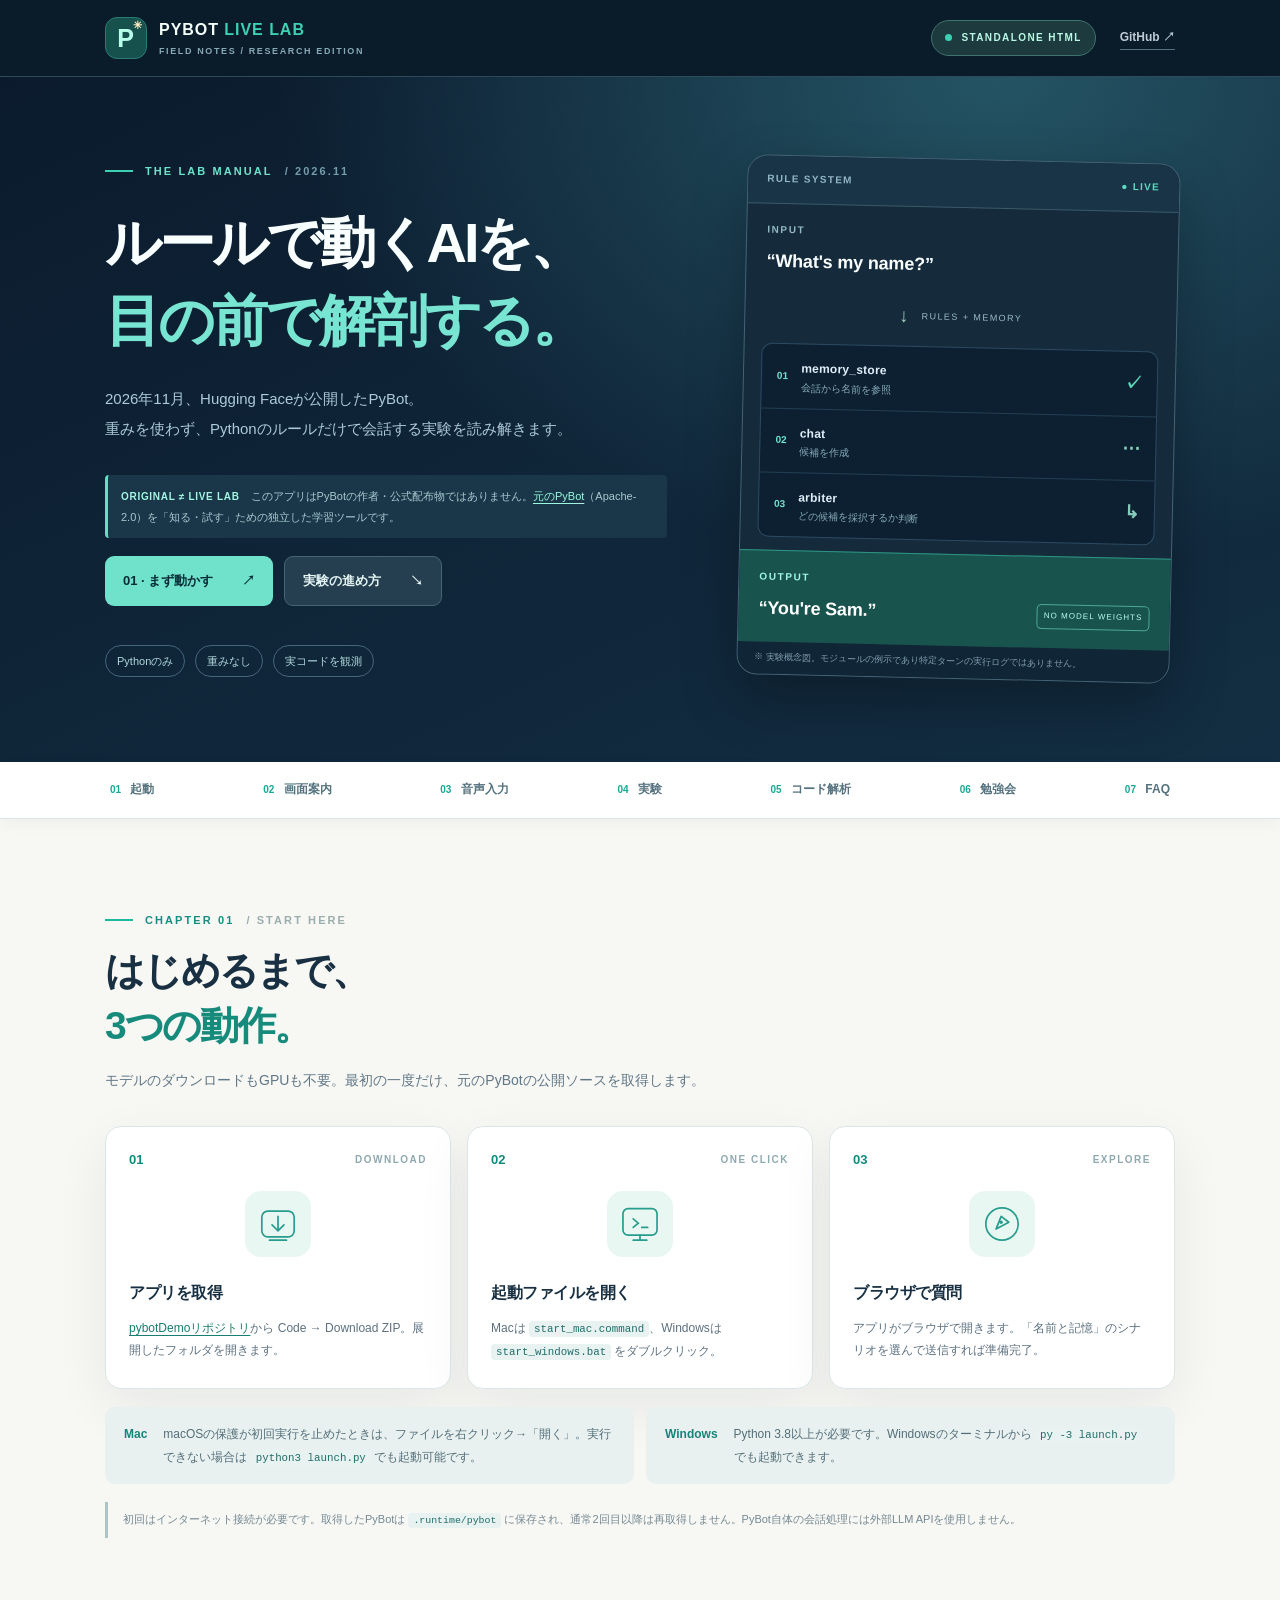
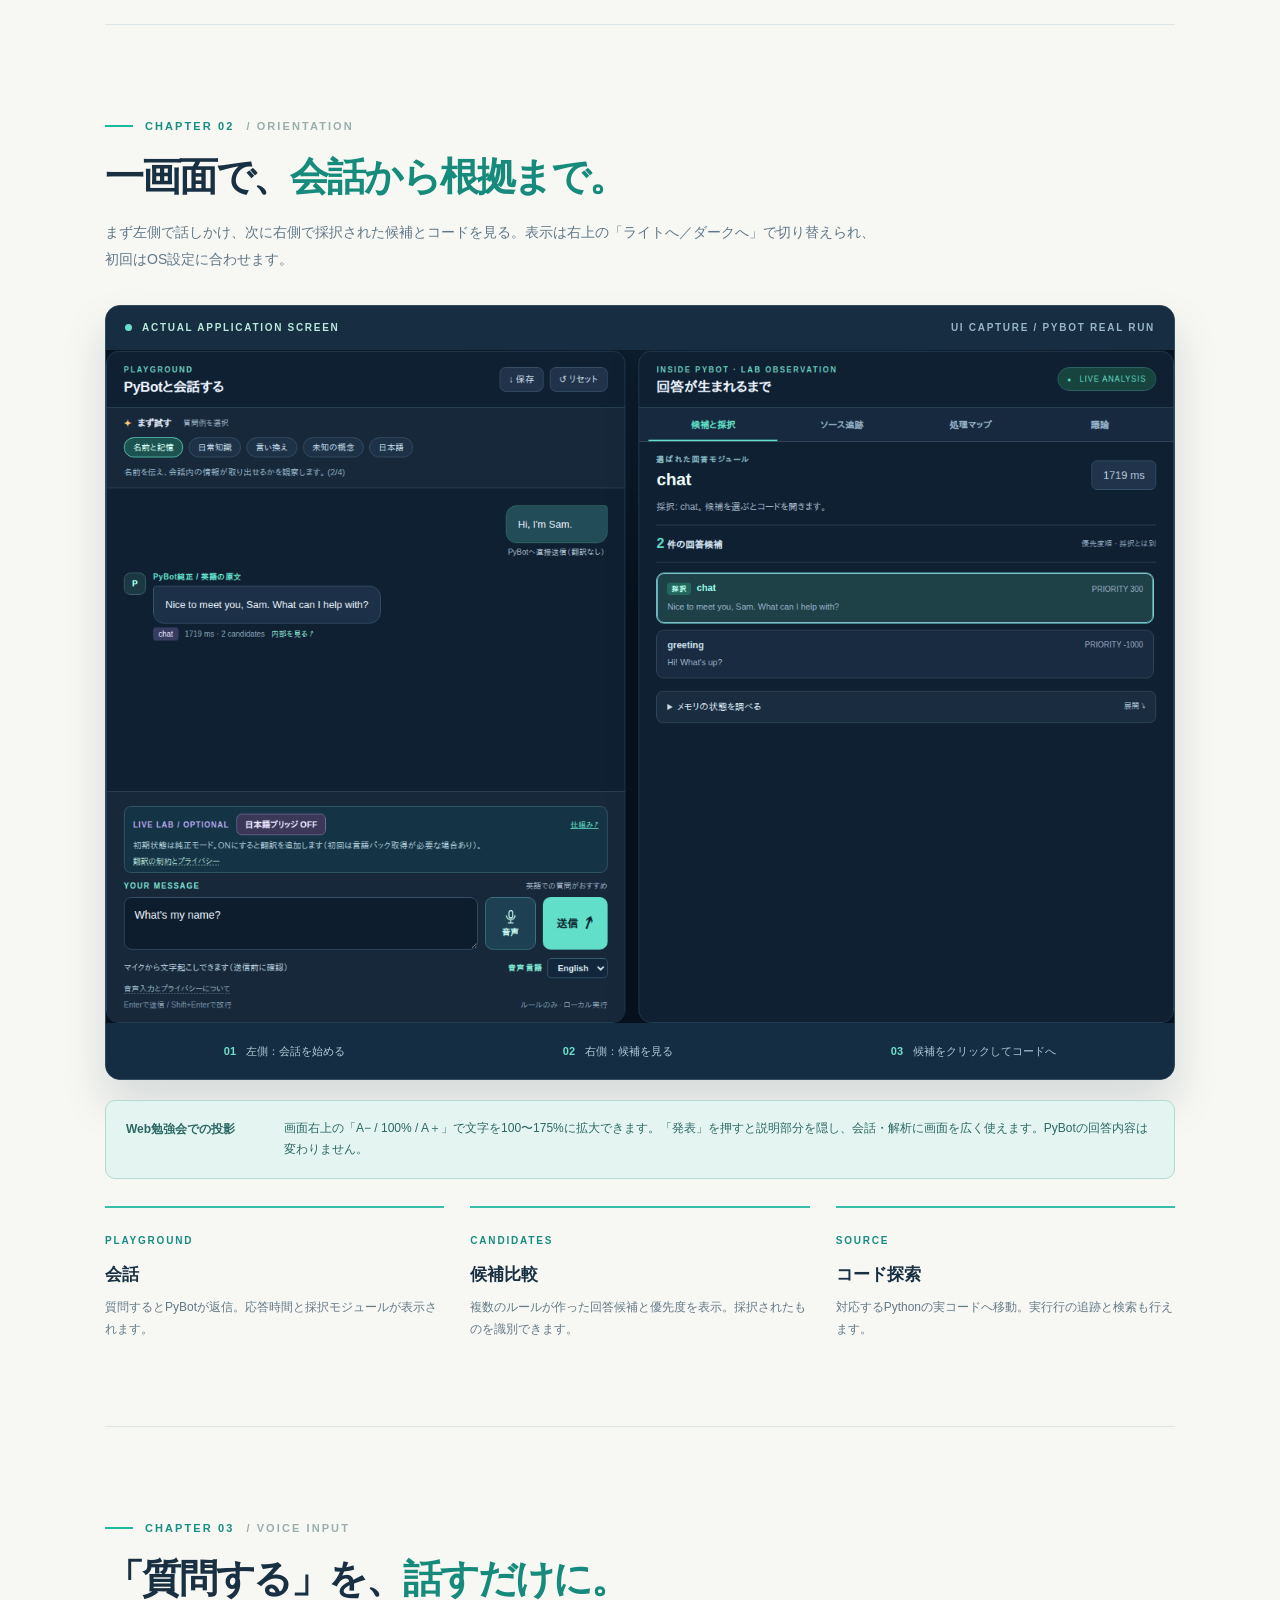
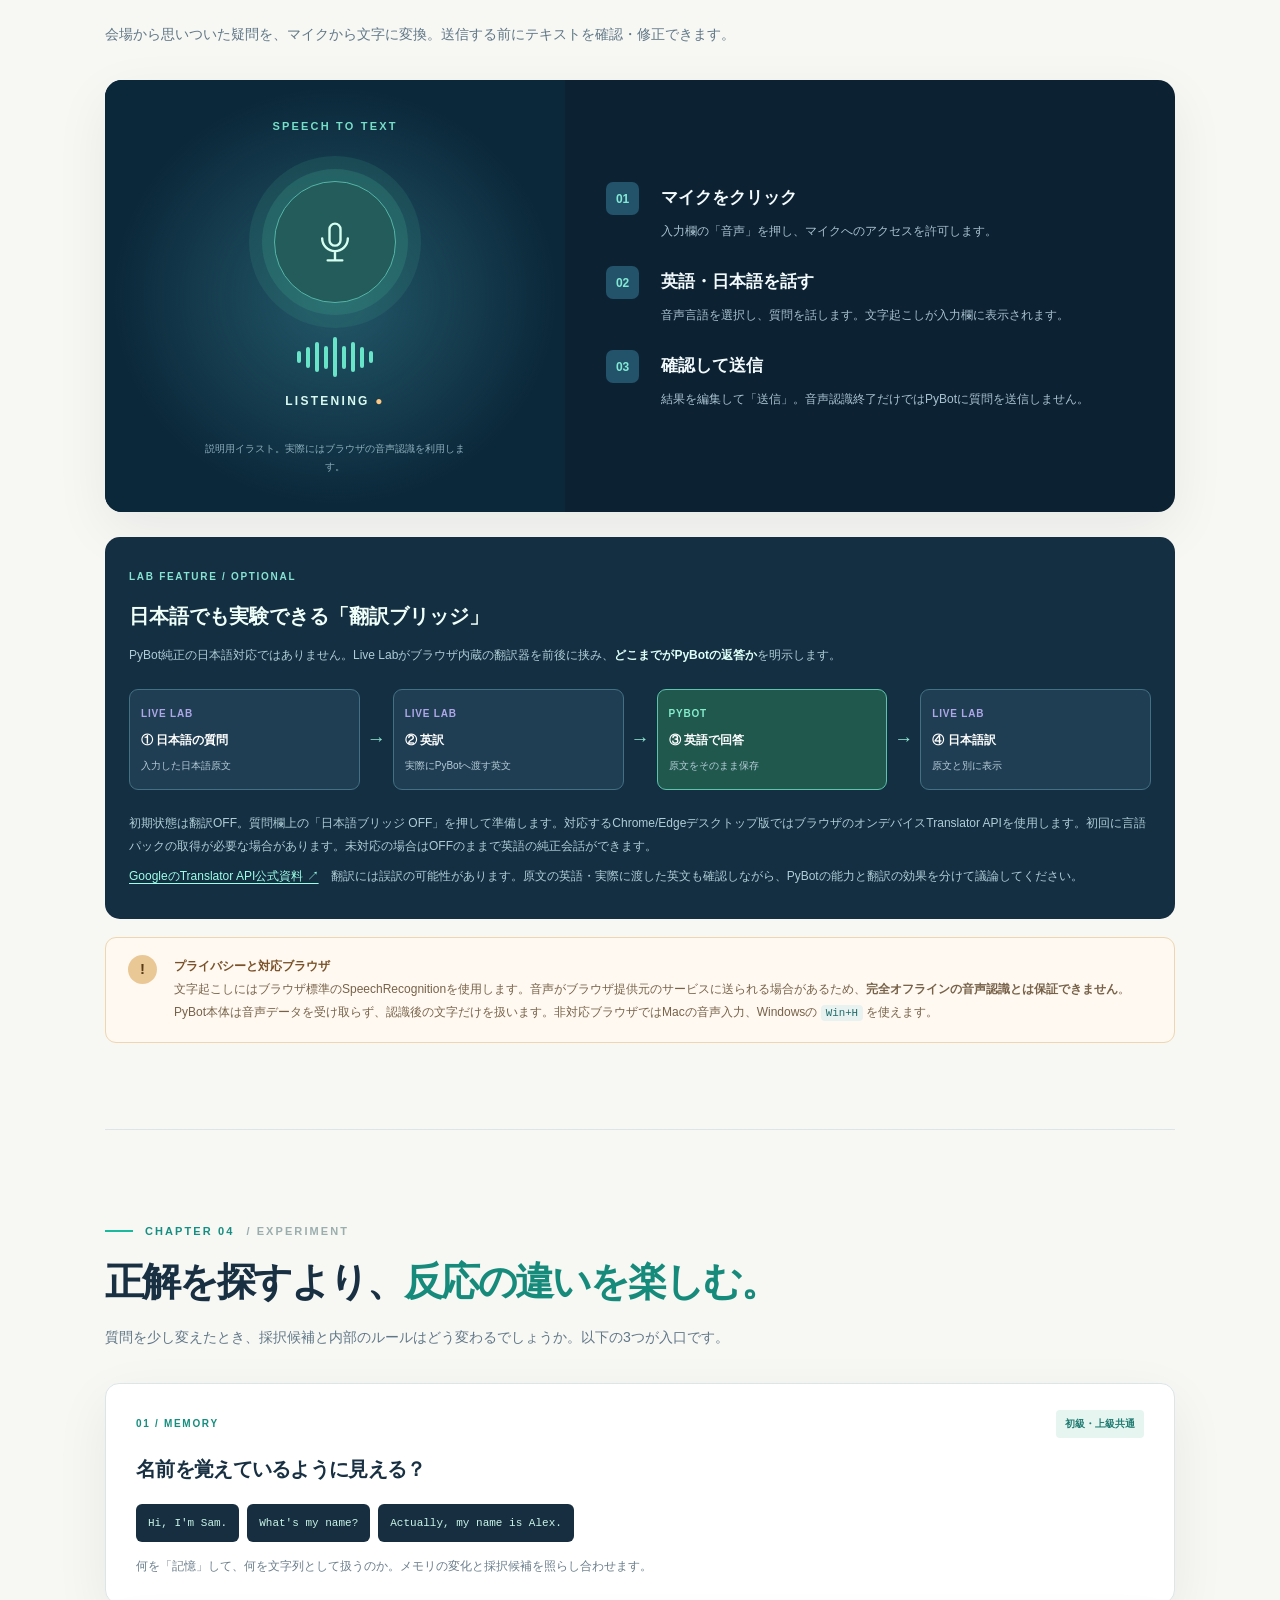
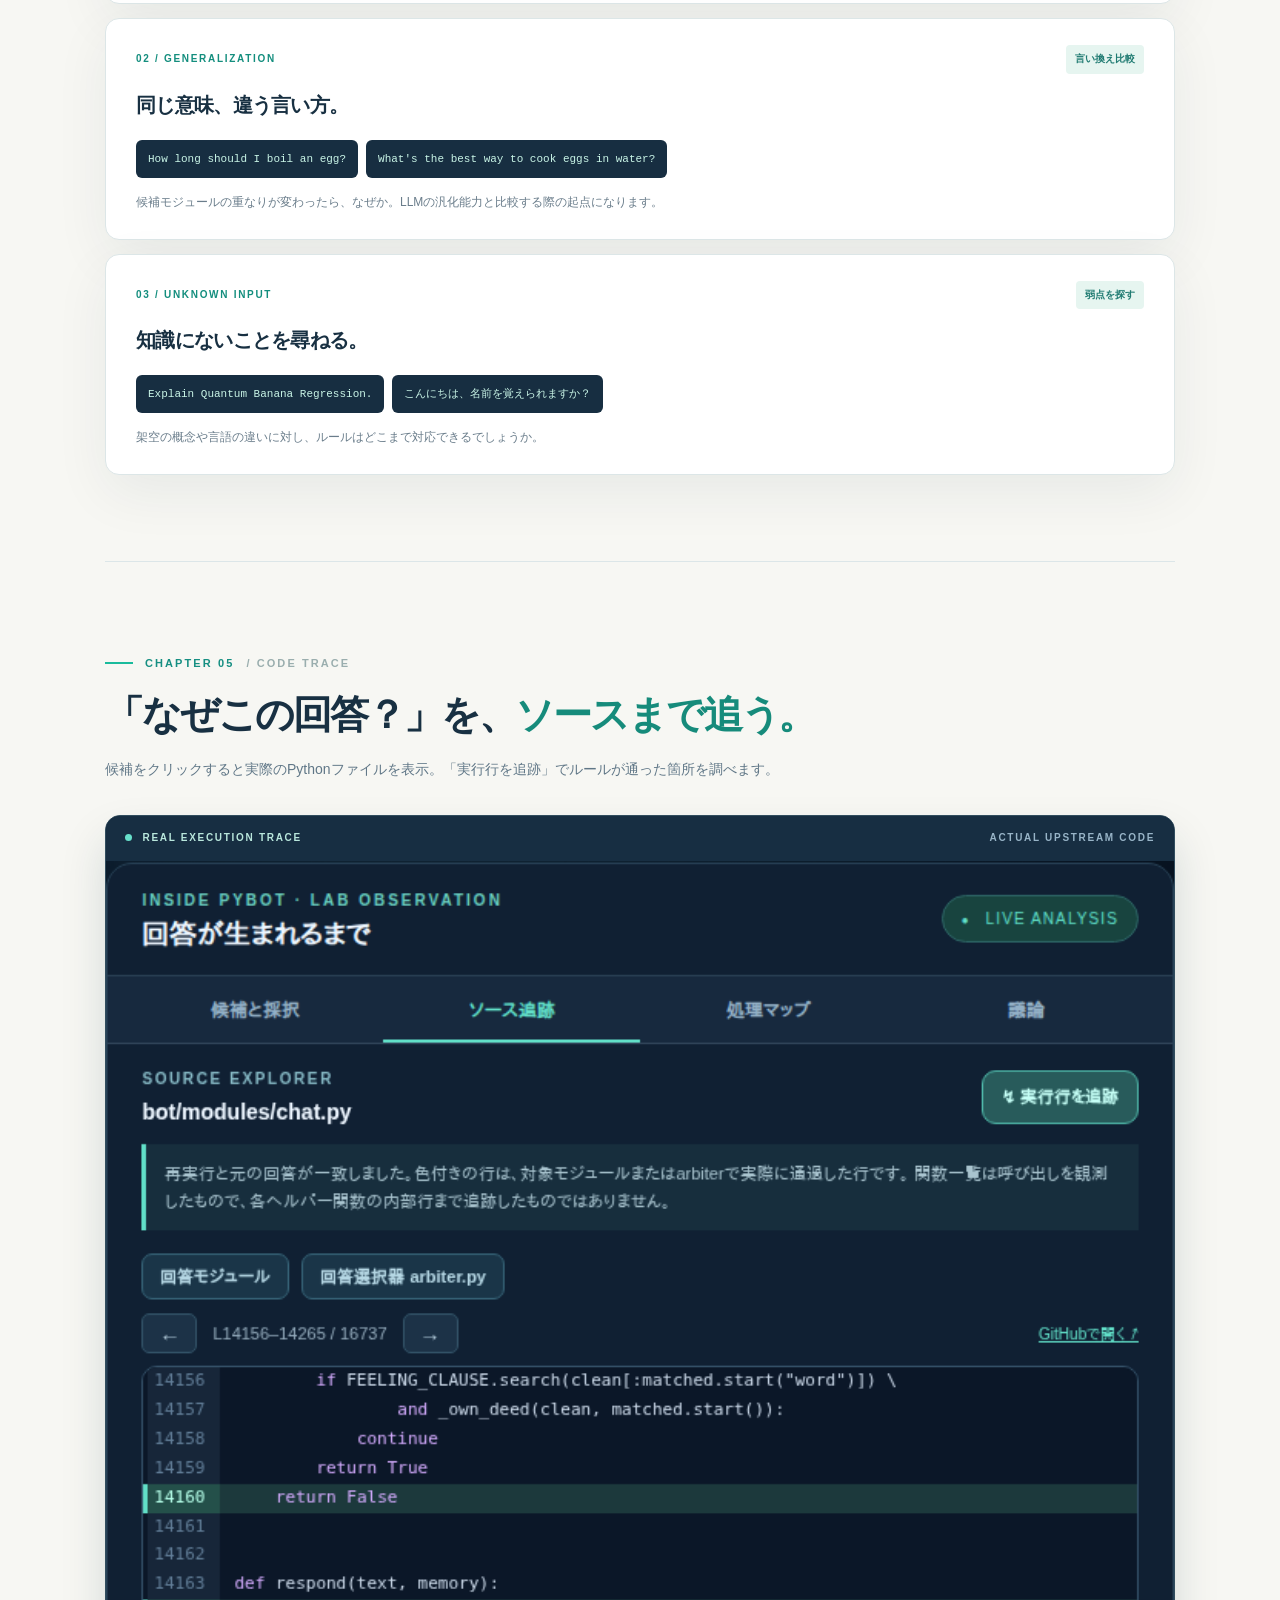
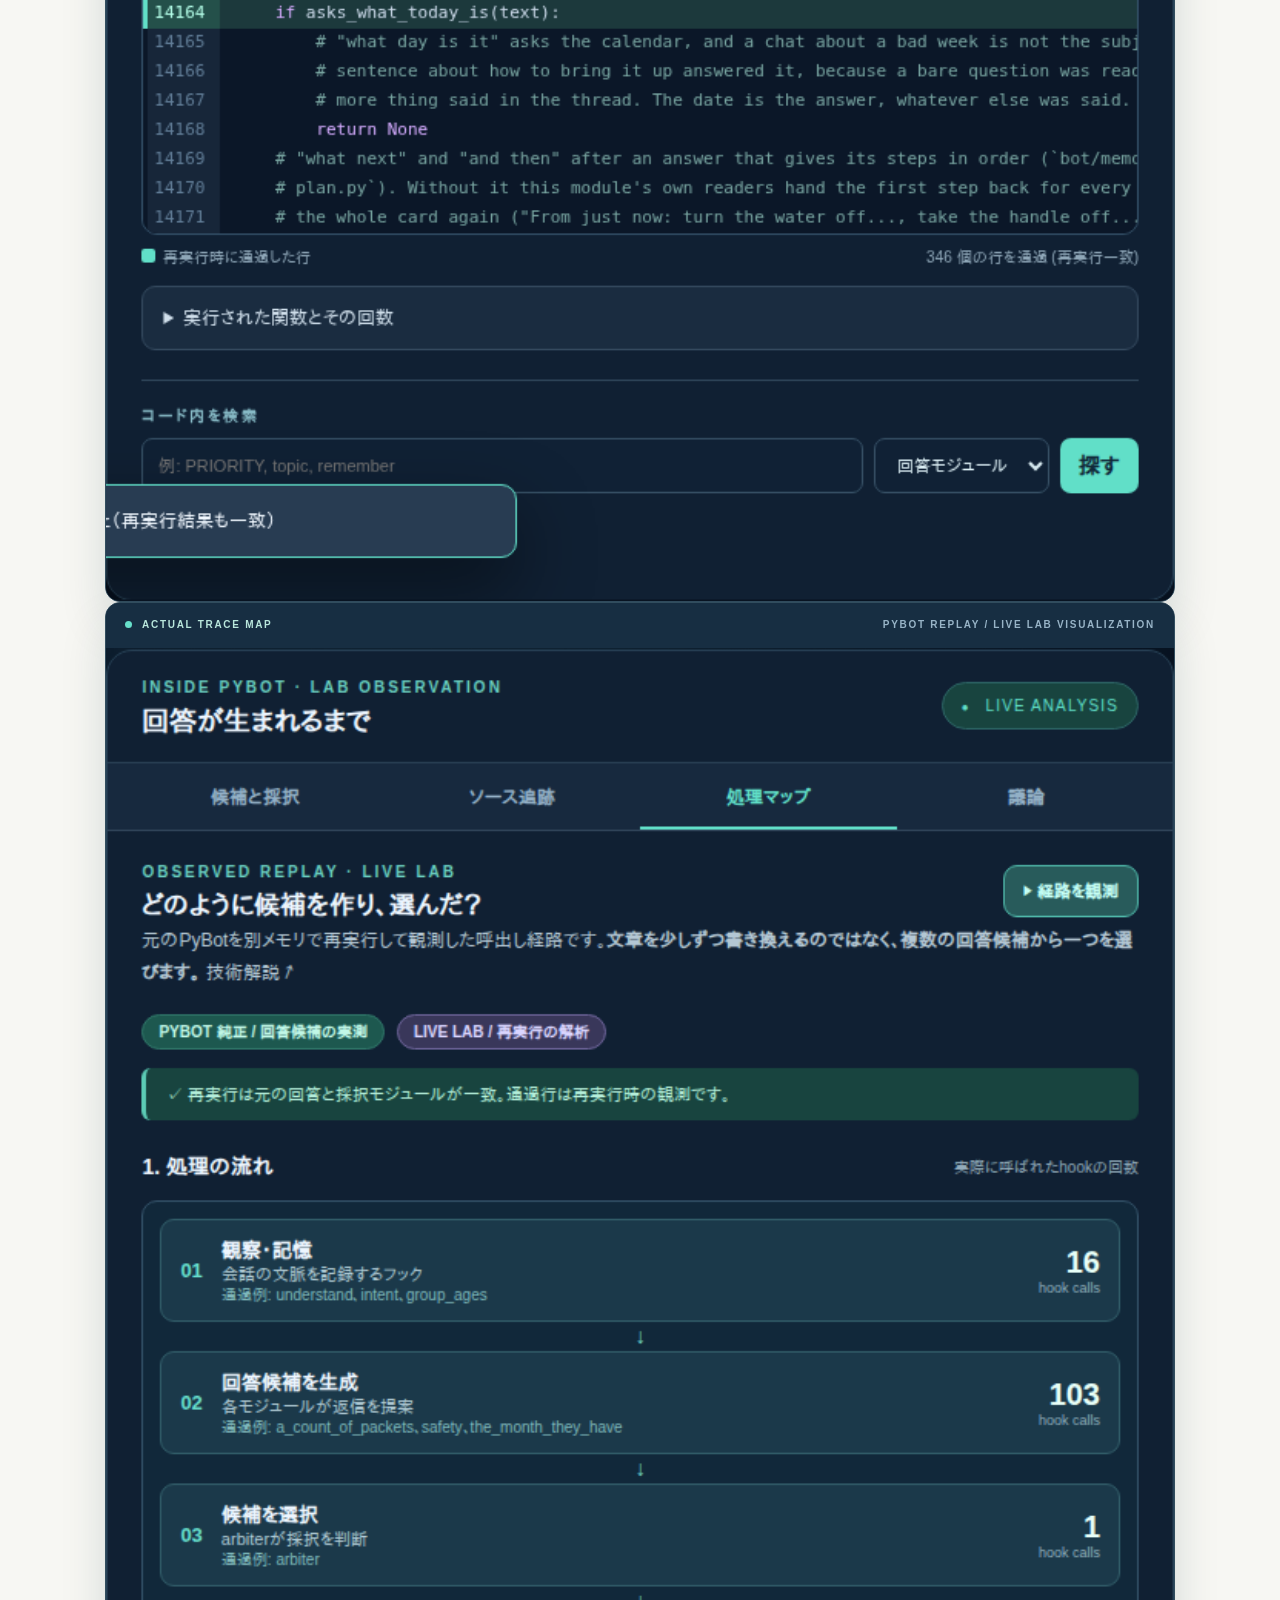
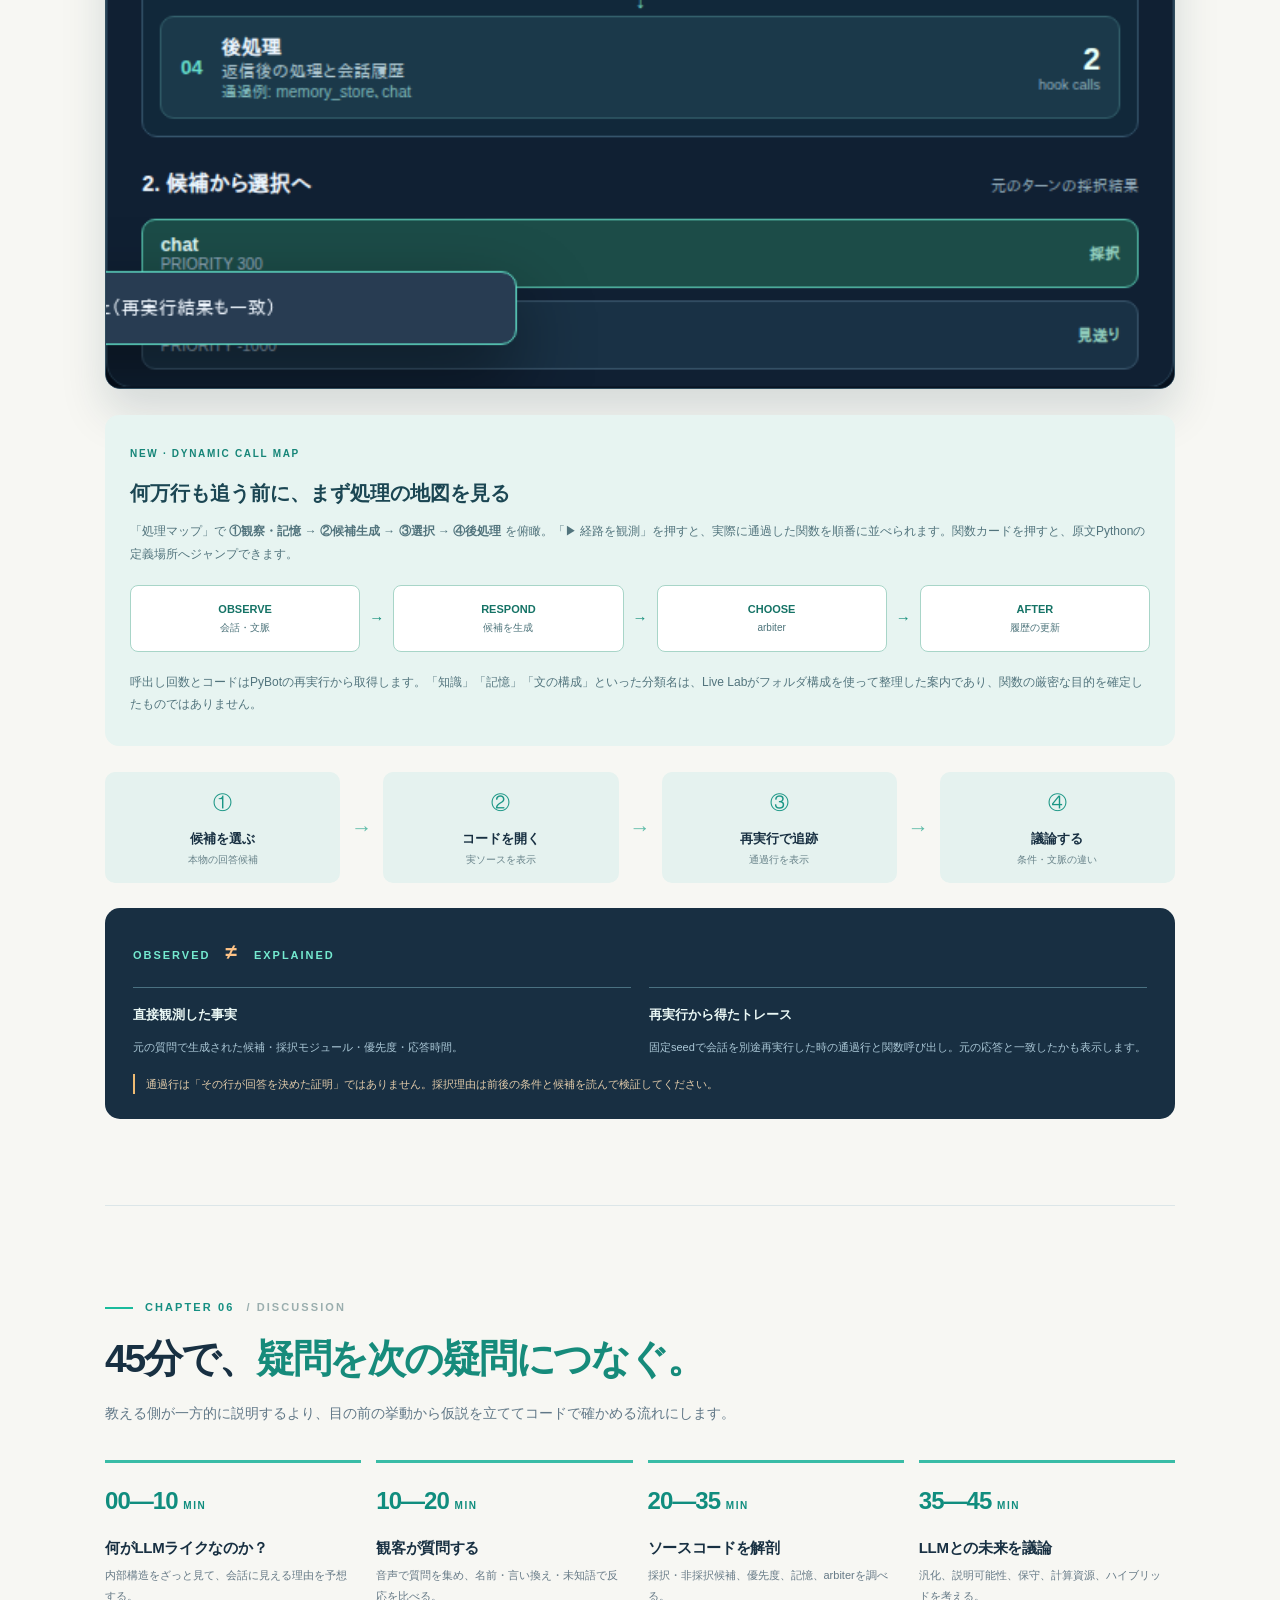
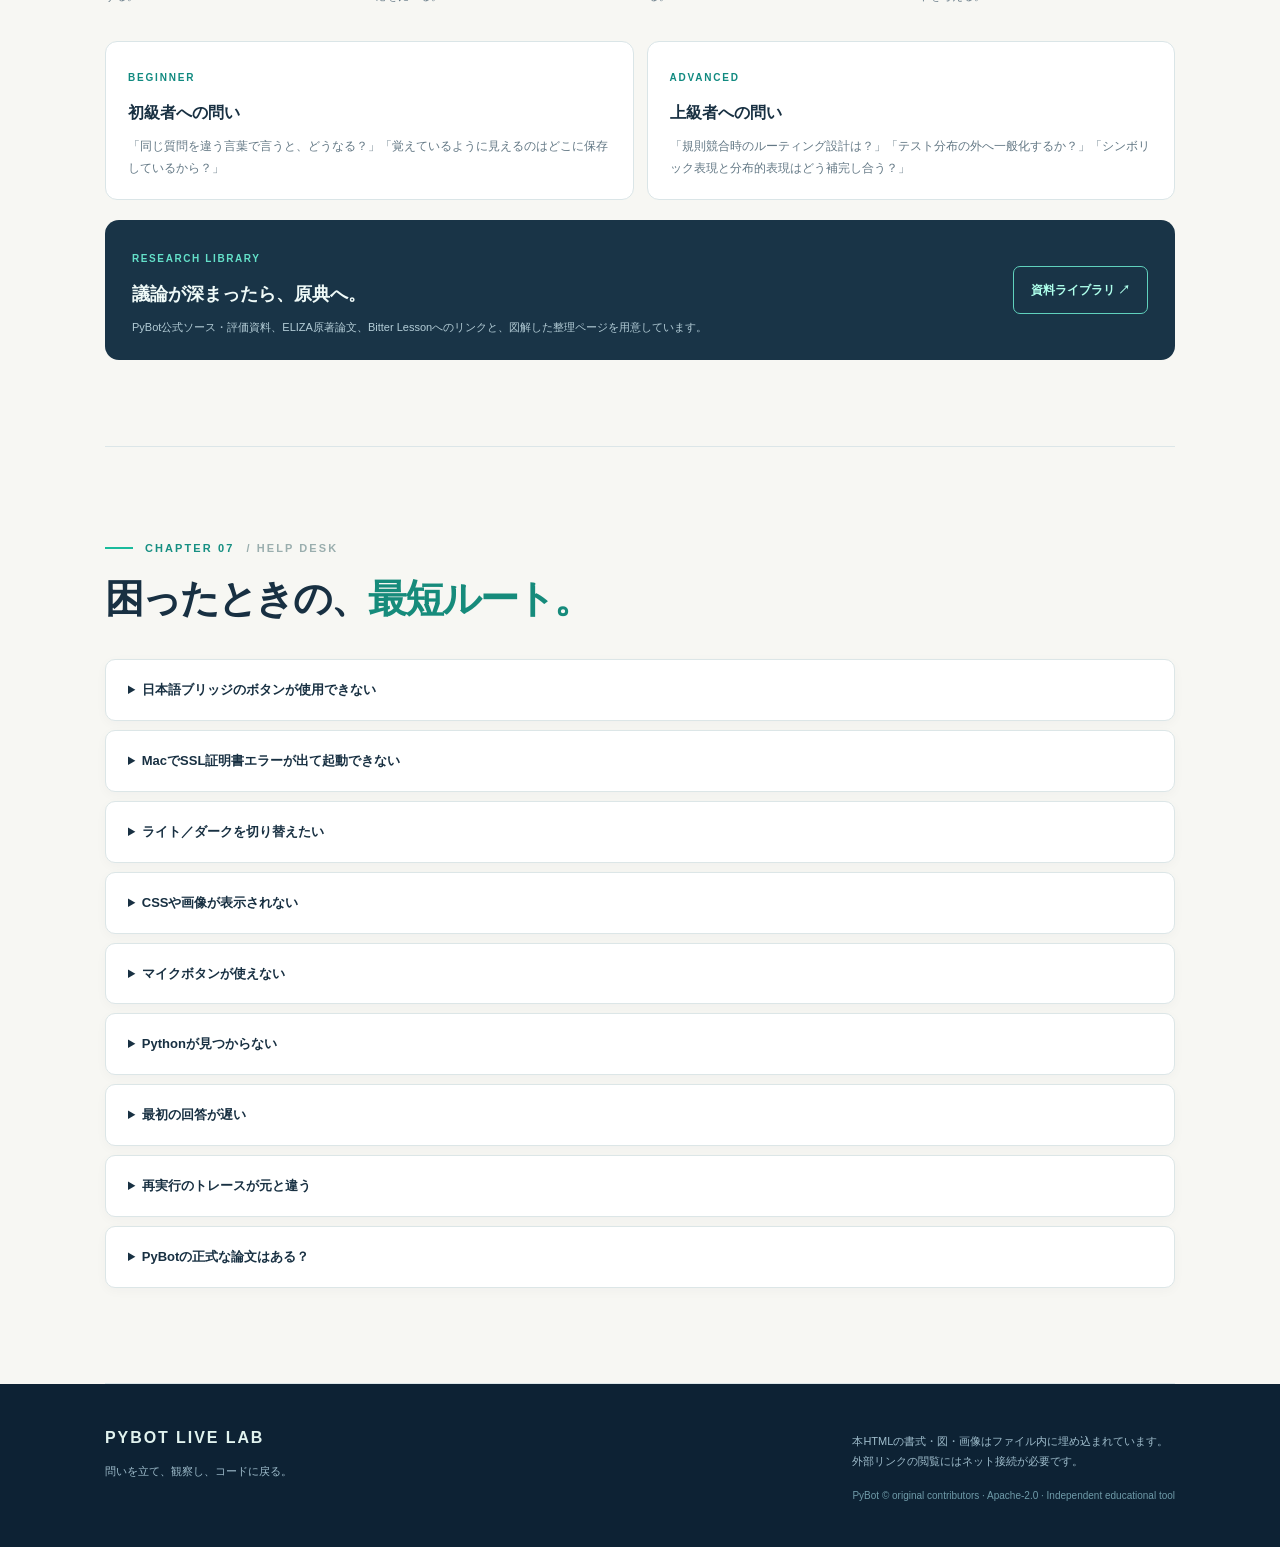
==== commit ba74fba6: "docs: embed CSS and real screenshots into portable manual [skip ci]" ====
--- a/docs/MANUAL.html
+++ b/docs/MANUAL.html
@@ -319,6 +319,7 @@
 <section class="chapter" id="source">
   <div class="chapter-header"><div class="chapter-id">CHAPTER 05 <span>/ CODE TRACE</span></div><h2>「なぜこの回答？」を、<span>ソースまで追う。</span></h2><p>候補をクリックすると実際のPythonファイルを表示。「実行行を追跡」でルールが通った箇所を調べます。</p></div>
   <div class="trace-figure"><div class="figure-head"><span><i></i> REAL EXECUTION TRACE</span><span>ACTUAL UPSTREAM CODE</span></div><img src="[data-uri]" alt="実コードのソース追跡画面。Pythonの通過行が強調されている。" width="1460"></div>
+  <div class="screen-figure"><div class="figure-head"><span><i></i> ACTUAL TRACE MAP</span><span>PYBOT REPLAY / LIVE LAB VISUALIZATION</span></div><img src="[data-uri]" alt="実PyBotの再実行から作成した処理マップ。hook呼び出し、回答候補、関数呼び出しを表示" width="1460"></div>
   <div class="map-guide"><span class="map-guide-label">NEW · DYNAMIC CALL MAP</span><h3>何万行も追う前に、まず処理の地図を見る</h3><p>「処理マップ」で <b>①観察・記憶 → ②候補生成 → ③選択 → ④後処理</b> を俯瞰。「▶ 経路を観測」を押すと、実際に通過した関数を順番に並べられます。関数カードを押すと、原文Pythonの定義場所へジャンプできます。</p>
     <div class="map-guide-flow"><div><b>OBSERVE</b><span>会話・文脈</span></div><i>→</i><div><b>RESPOND</b><span>候補を生成</span></div><i>→</i><div><b>CHOOSE</b><span>arbiter</span></div><i>→</i><div><b>AFTER</b><span>履歴の更新</span></div></div>
     <p>呼出し回数とコードはPyBotの再実行から取得します。「知識」「記憶」「文の構成」といった分類名は、Live Labがフォルダ構成を使って整理した案内であり、関数の厳密な目的を確定したものではありません。</p></div>
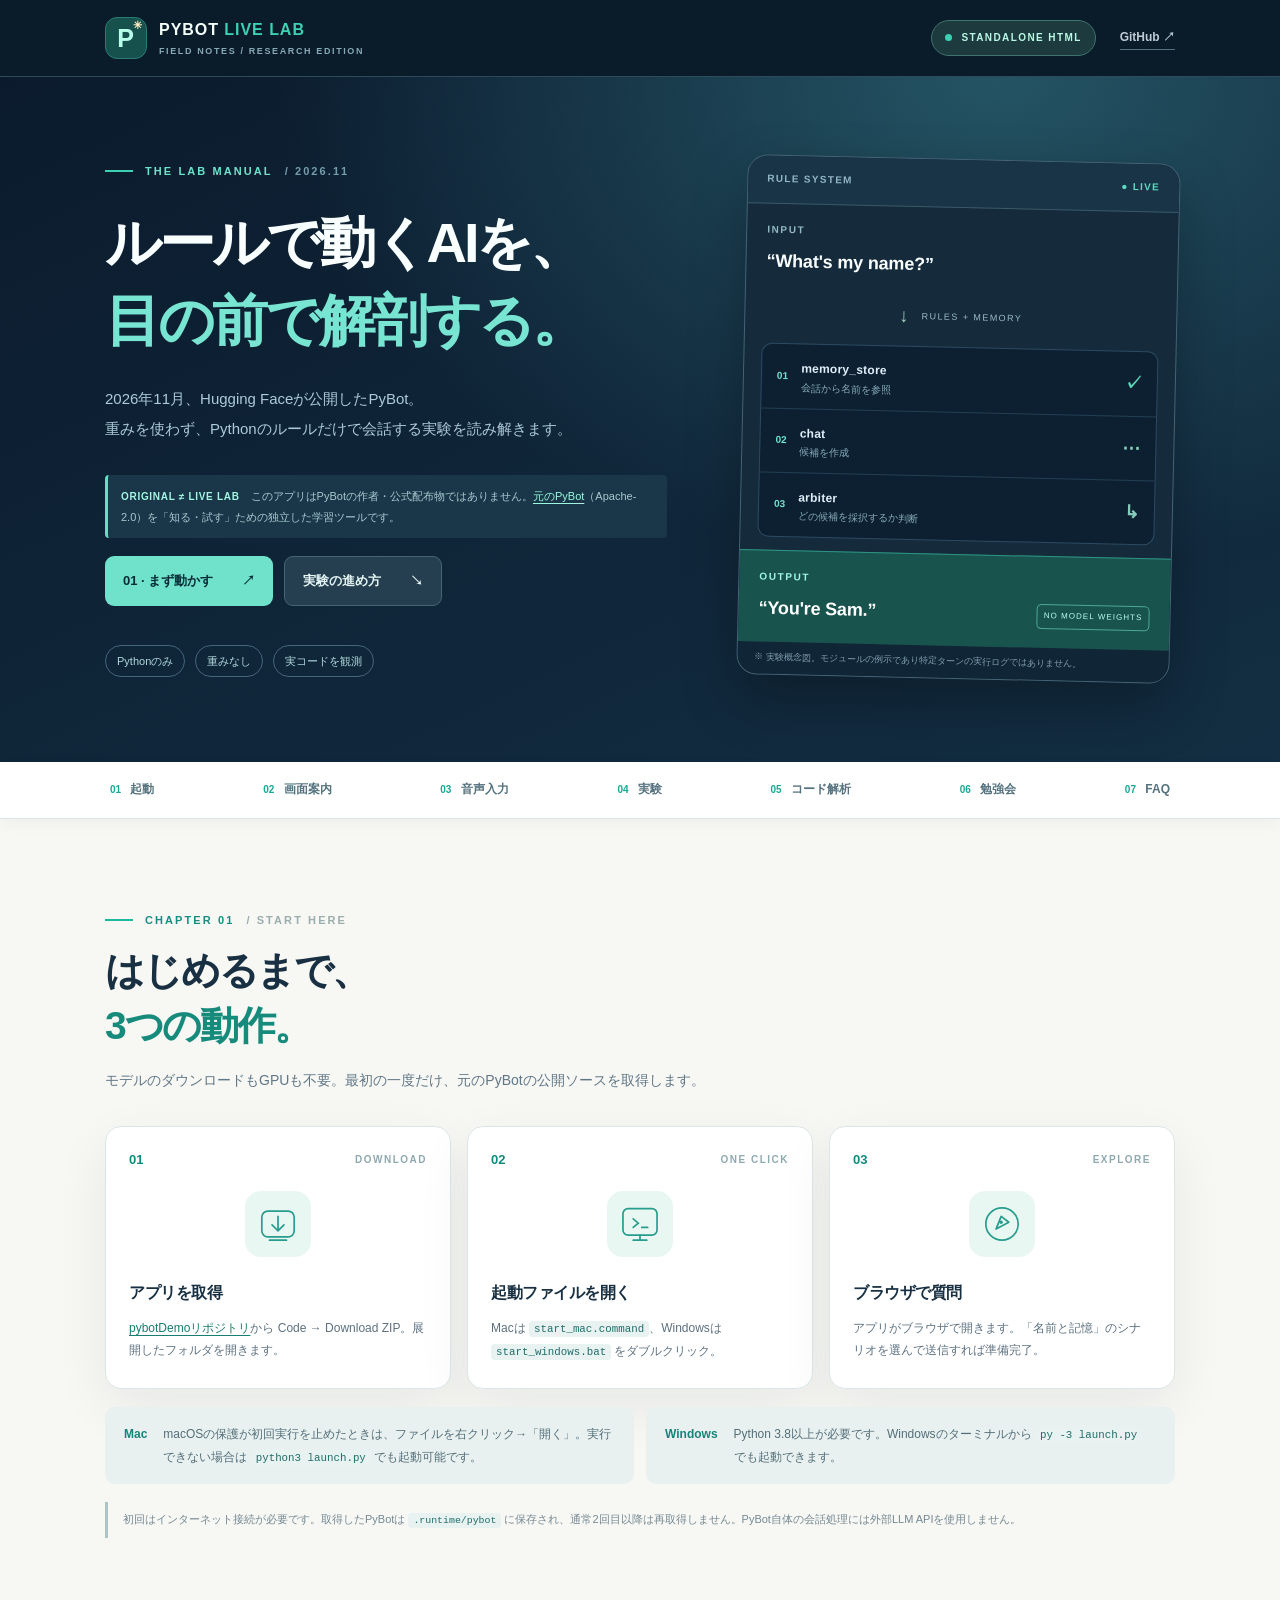
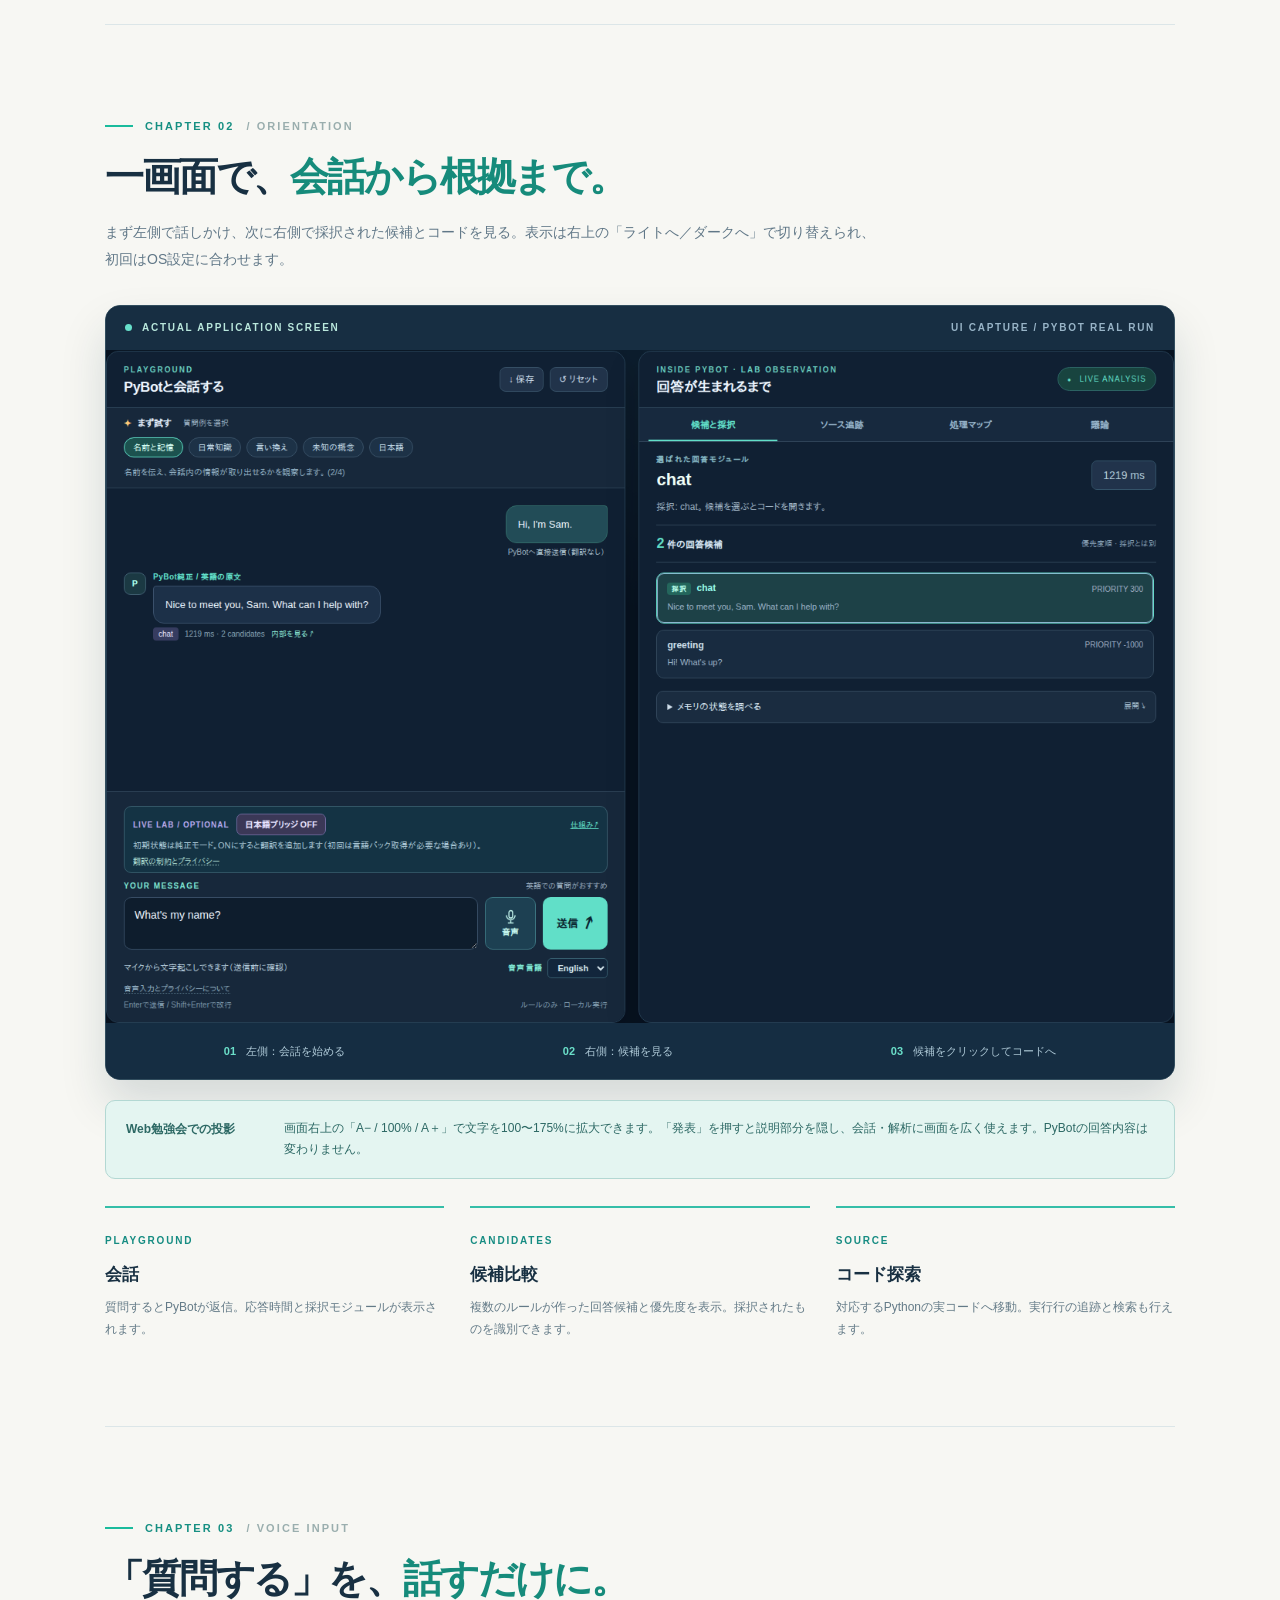
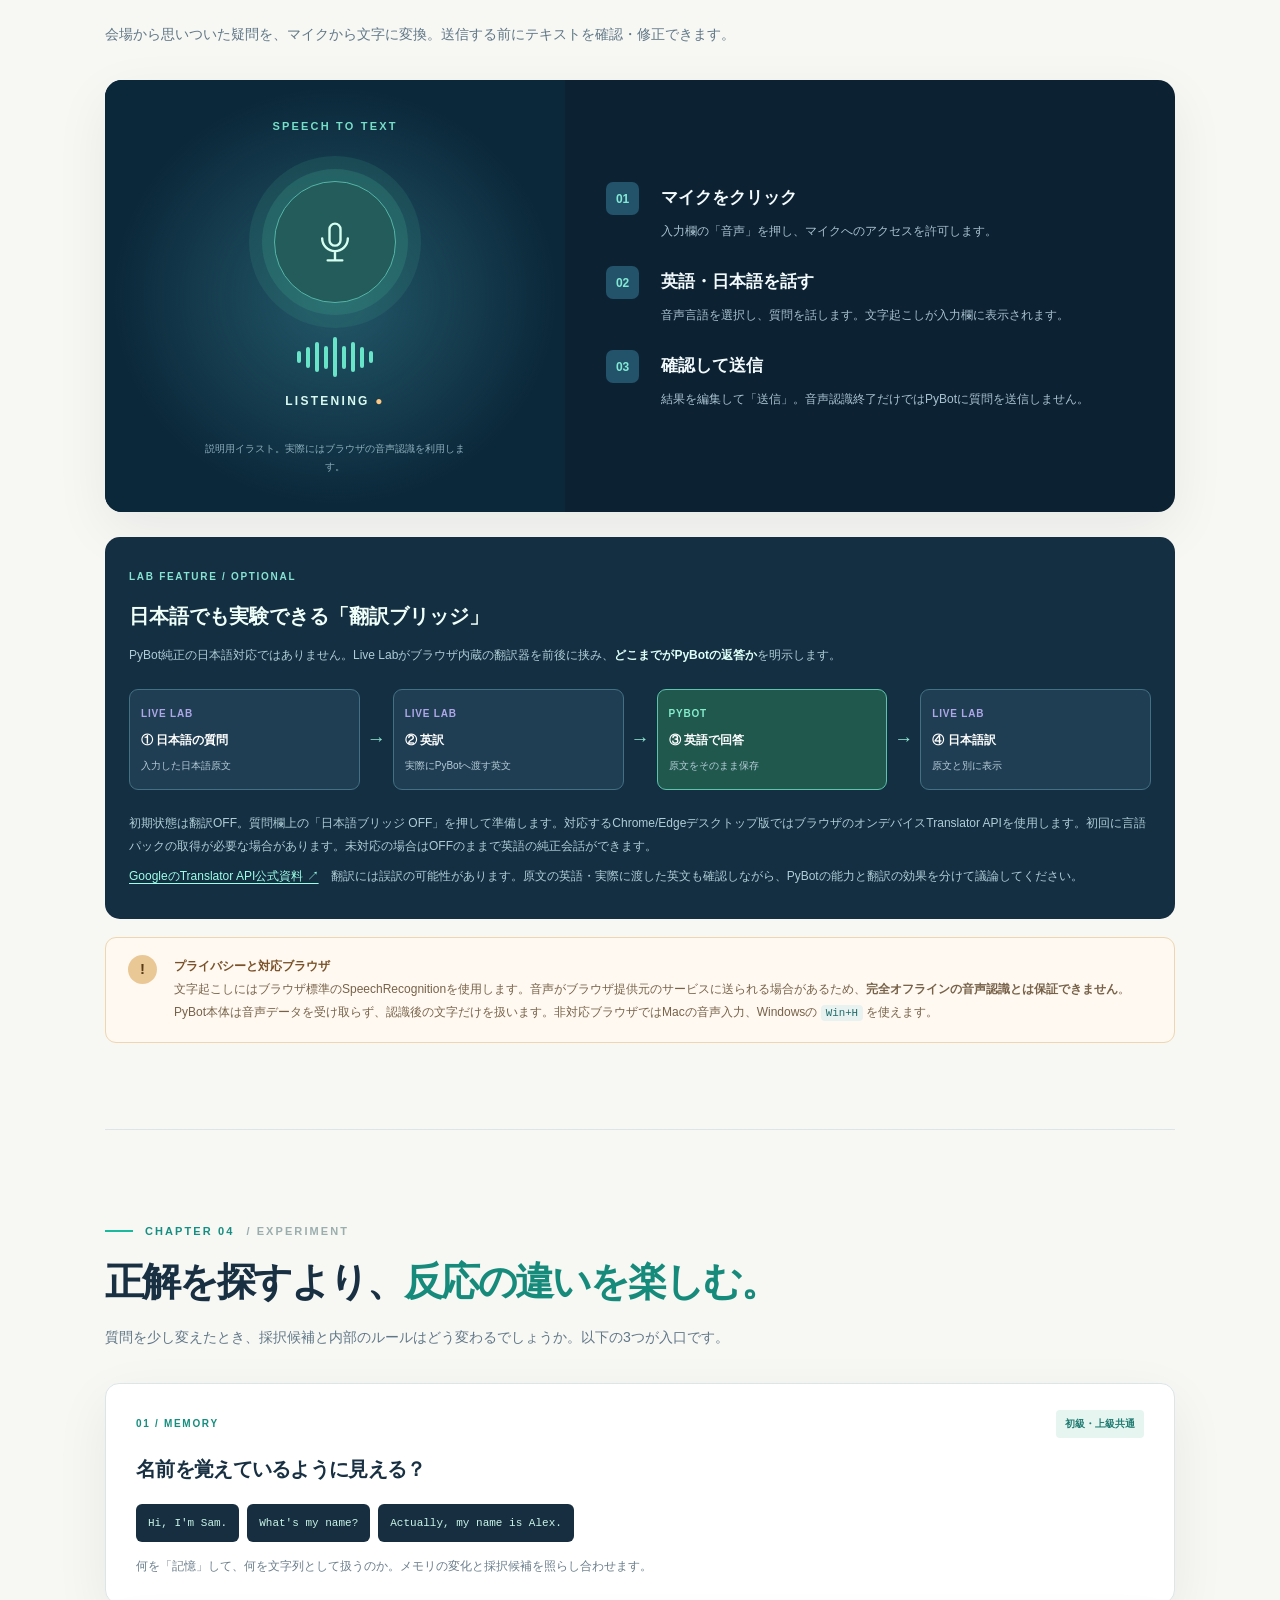
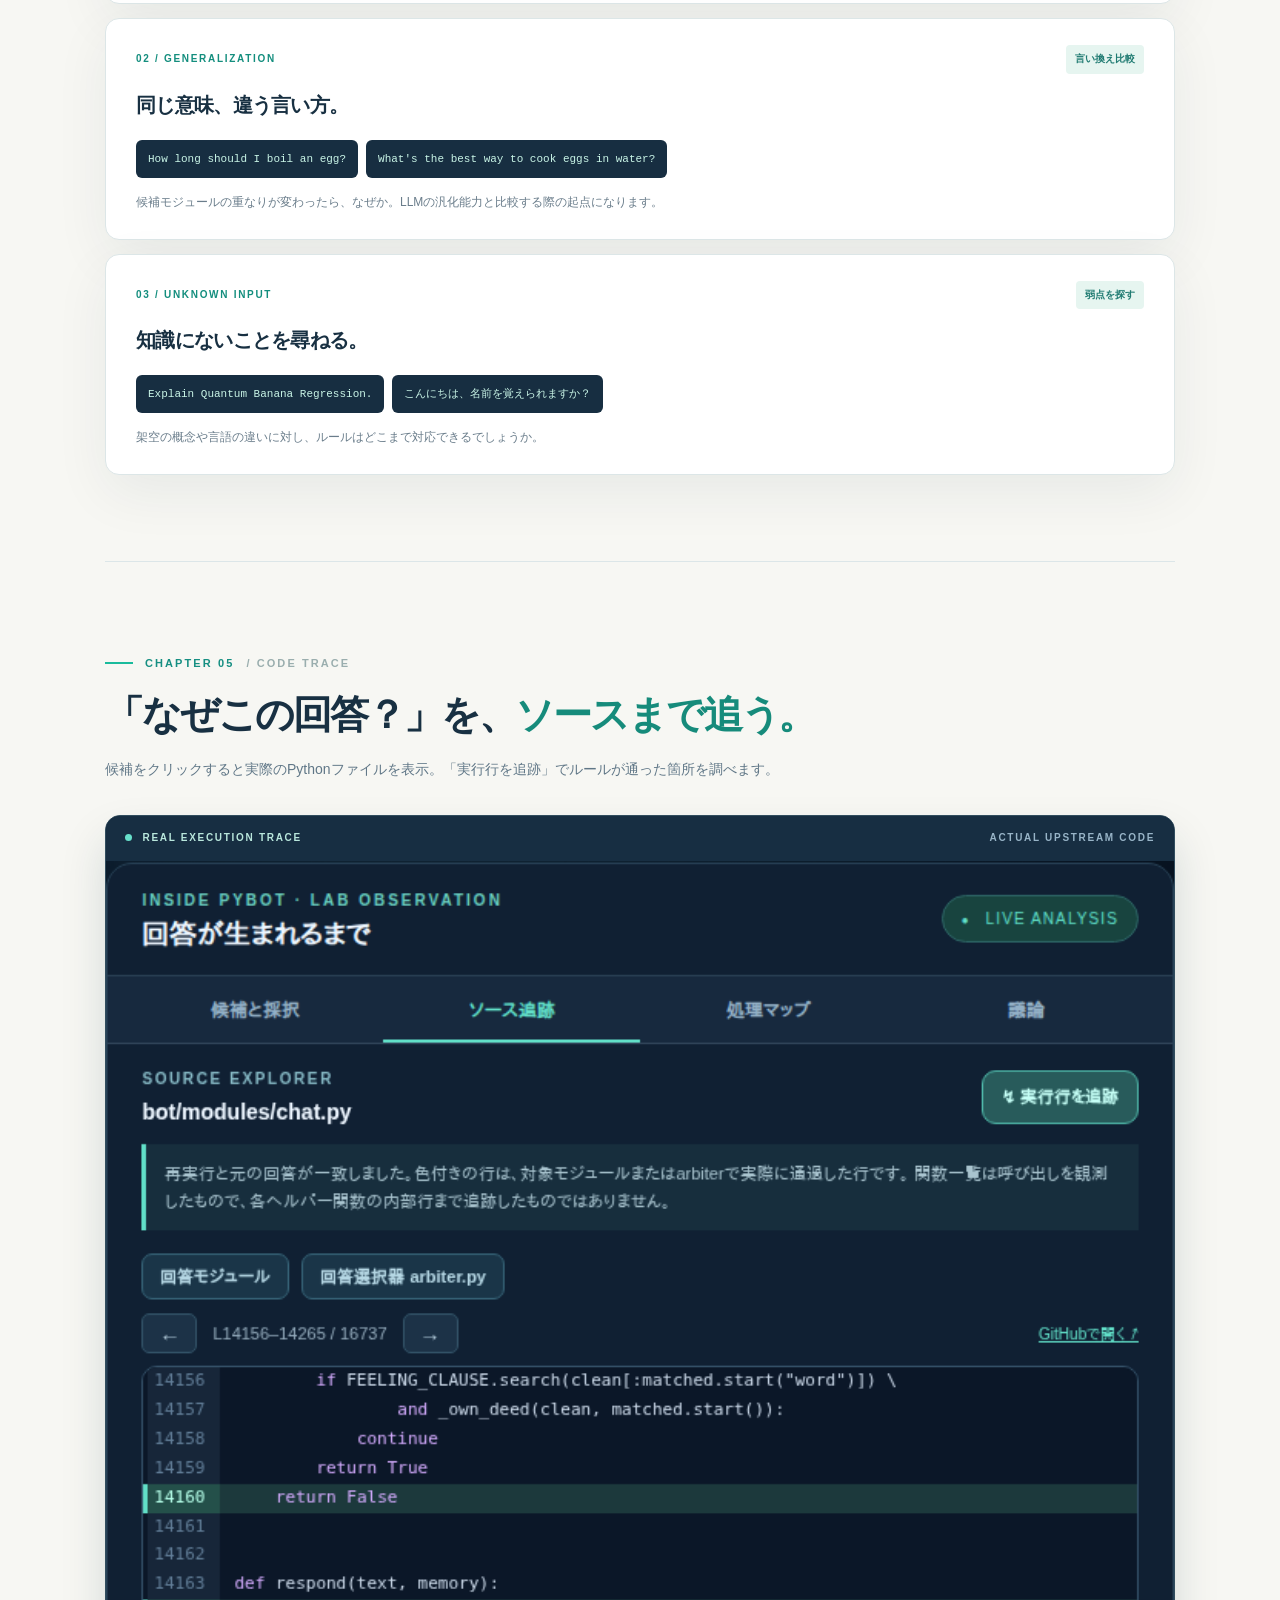
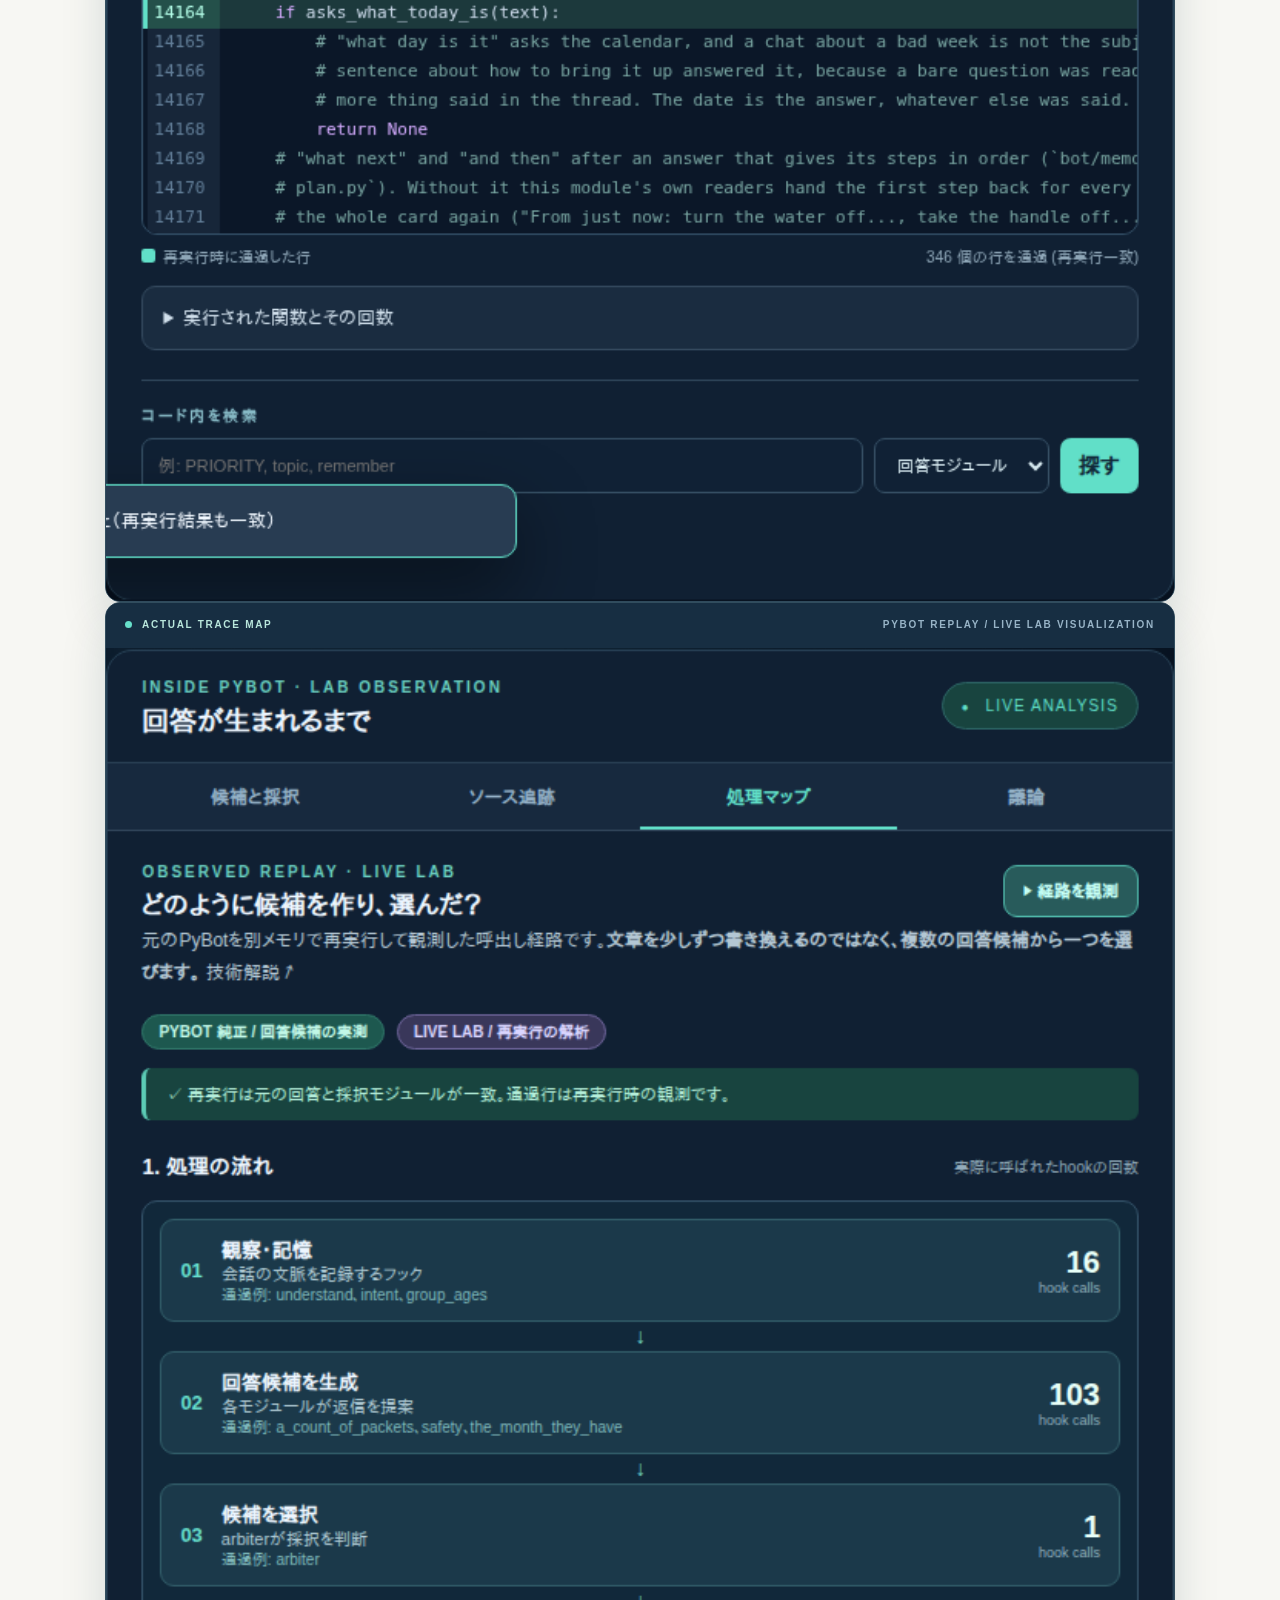
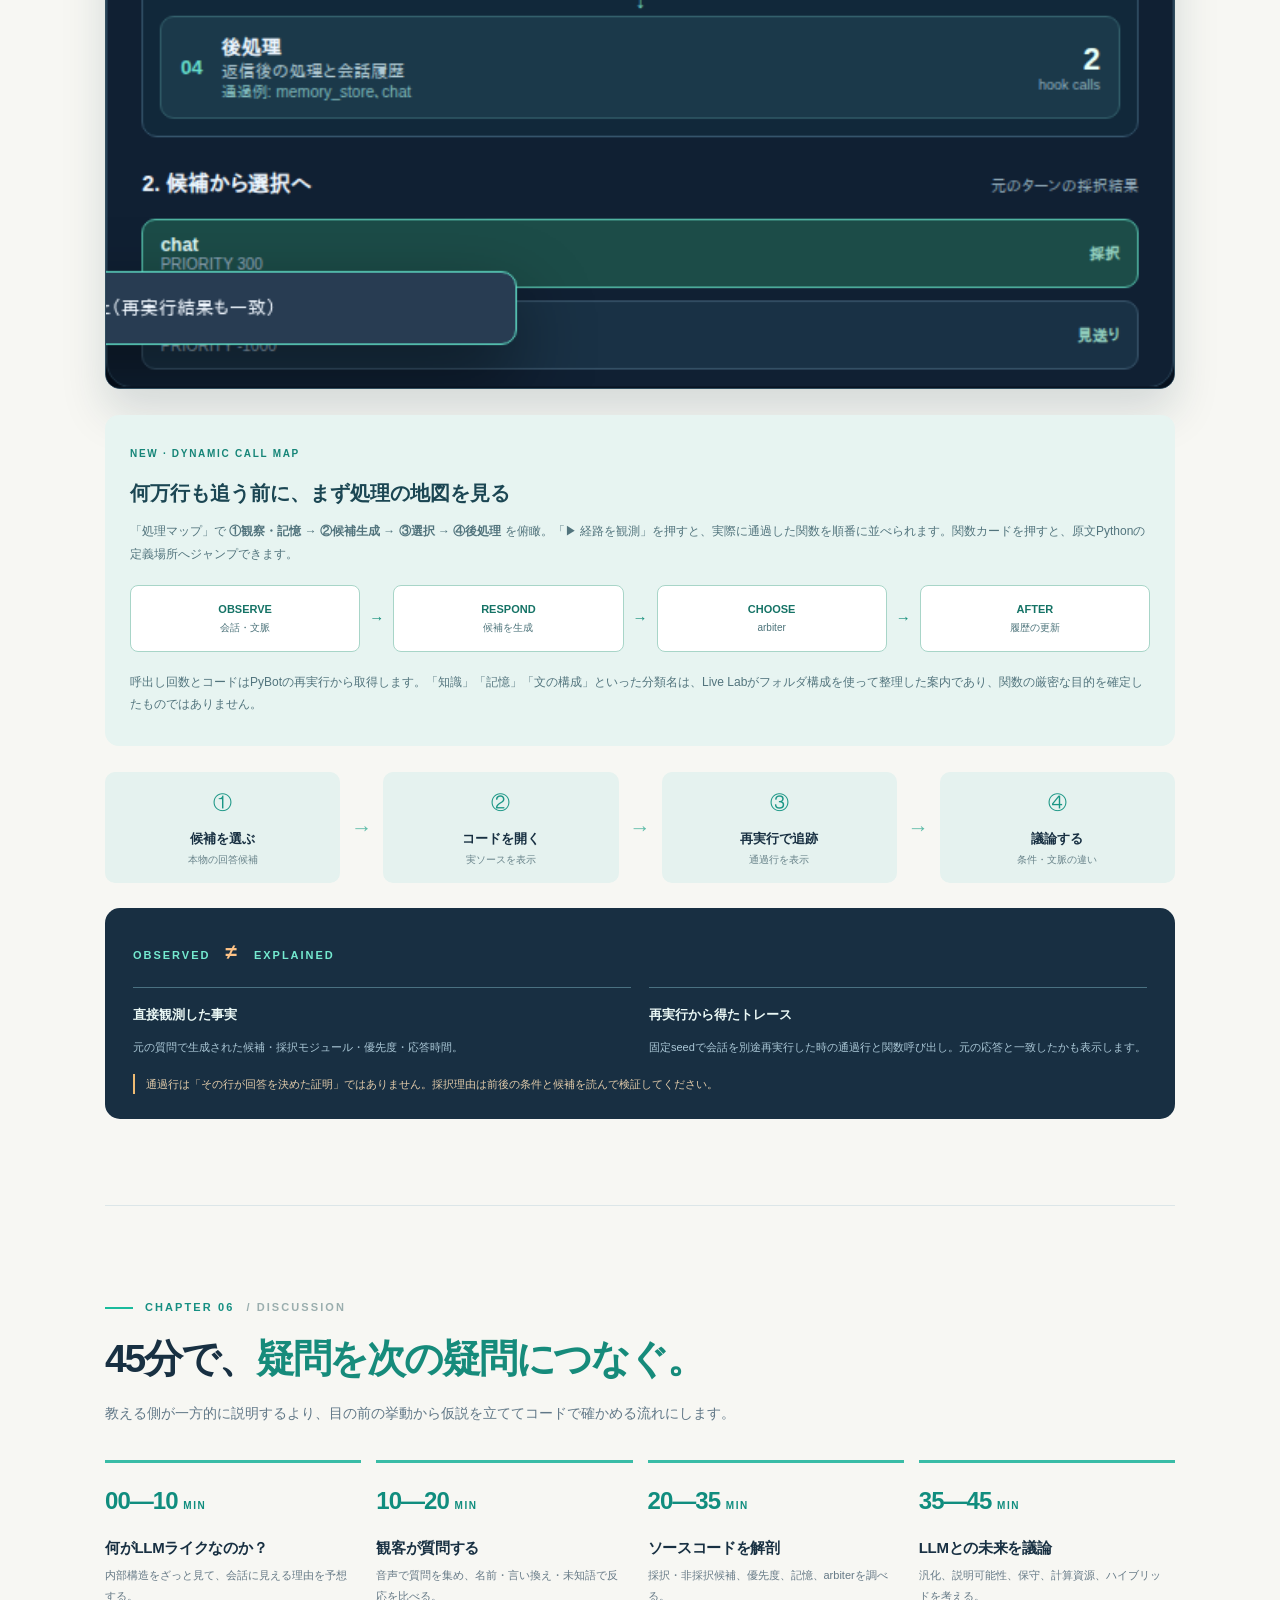
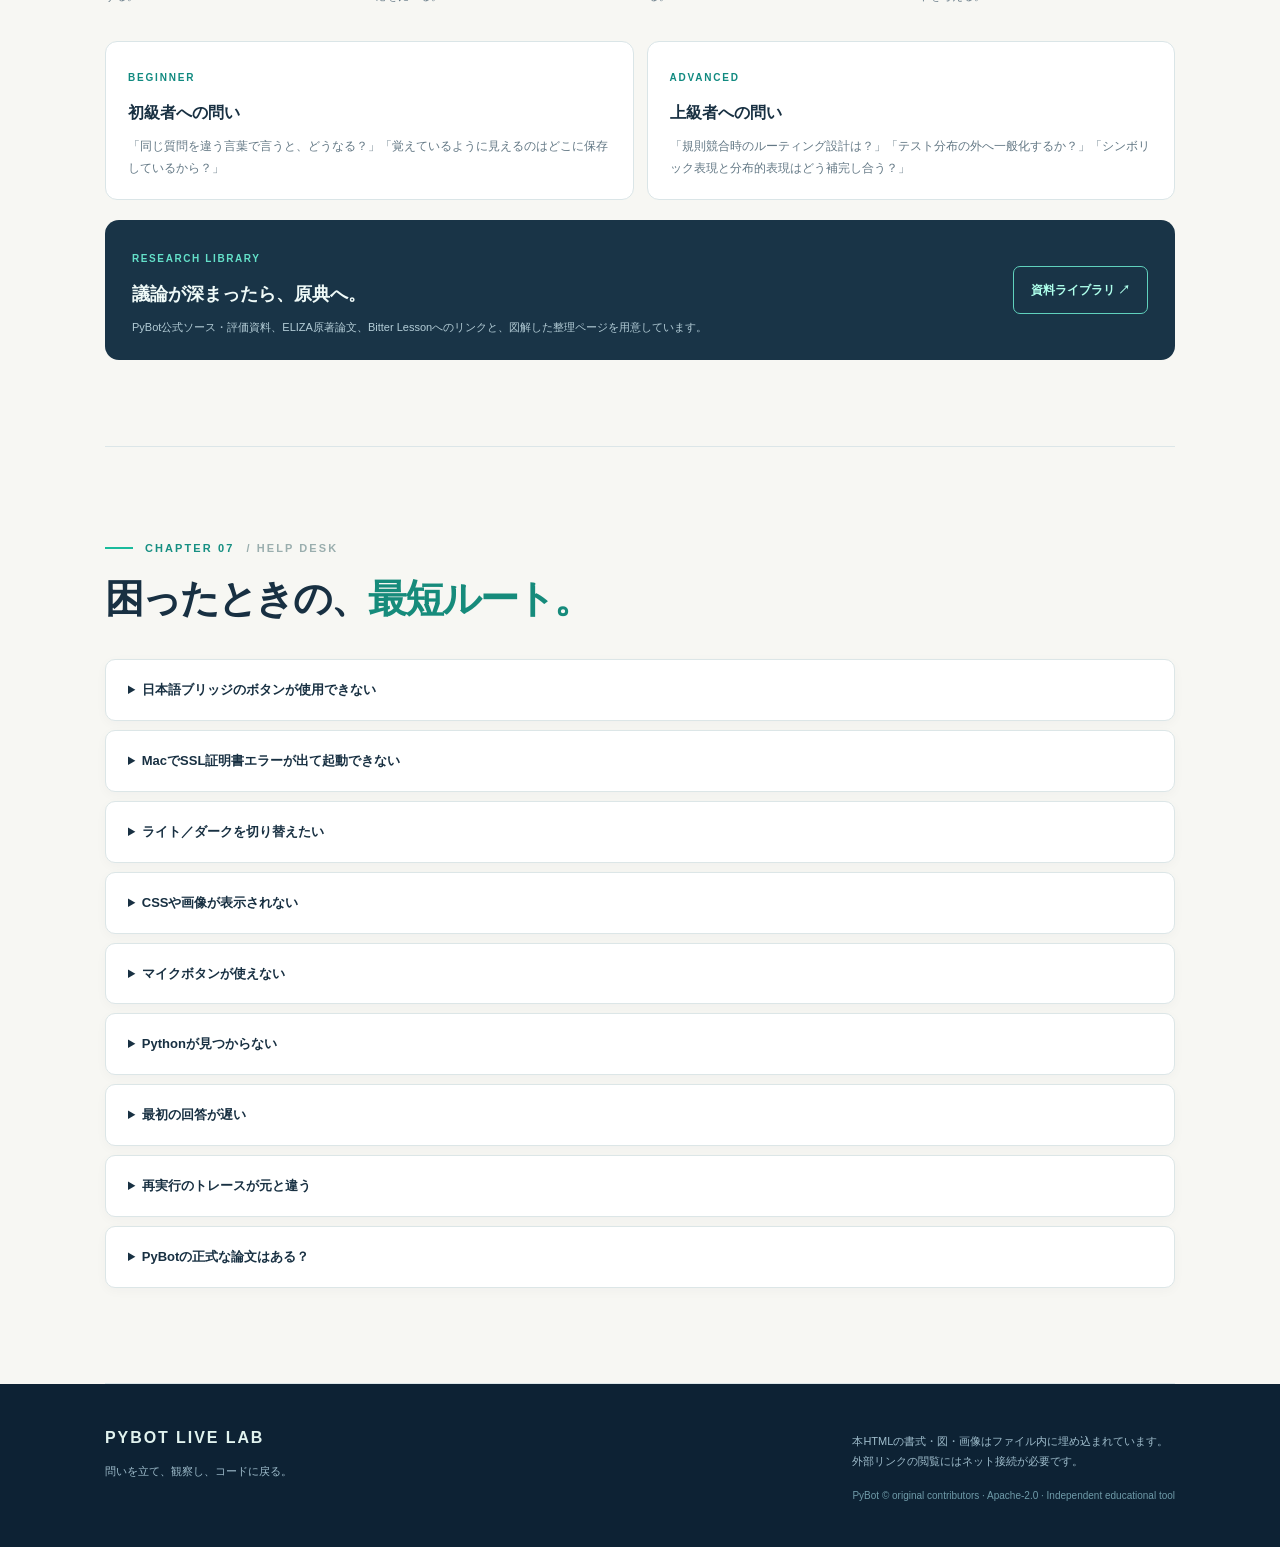
==== commit 7b9b2535: "docs: rebuild portable manual and refresh real UI previews [skip ci]" ====
--- a/docs/MANUAL.html
+++ b/docs/MANUAL.html
@@ -287,7 +287,7 @@
 </section>
 <section class="chapter" id="screen">
   <div class="chapter-header"><div class="chapter-id">CHAPTER 02 <span>/ ORIENTATION</span></div><h2>一画面で、<span>会話から根拠まで。</span></h2><p>まず左側で話しかけ、次に右側で採択された候補とコードを見る。表示は右上の「ライトへ／ダークへ」で切り替えられ、初回はOS設定に合わせます。</p></div>
-  <div class="screen-figure"><div class="figure-head"><span><i></i> ACTUAL APPLICATION SCREEN</span><span>UI CAPTURE / PYBOT REAL RUN</span></div><img src="[data-uri]" alt="実アプリ画面。左がPyBotとの会話、右が候補の一覧と採択結果。" width="1460"><div class="figure-footer"><span><b>01</b> 左側：会話を始める</span><span><b>02</b> 右側：候補を見る</span><span><b>03</b> 候補をクリックしてコードへ</span></div></div>
+  <div class="screen-figure"><div class="figure-head"><span><i></i> ACTUAL APPLICATION SCREEN</span><span>UI CAPTURE / PYBOT REAL RUN</span></div><img src="[data-uri]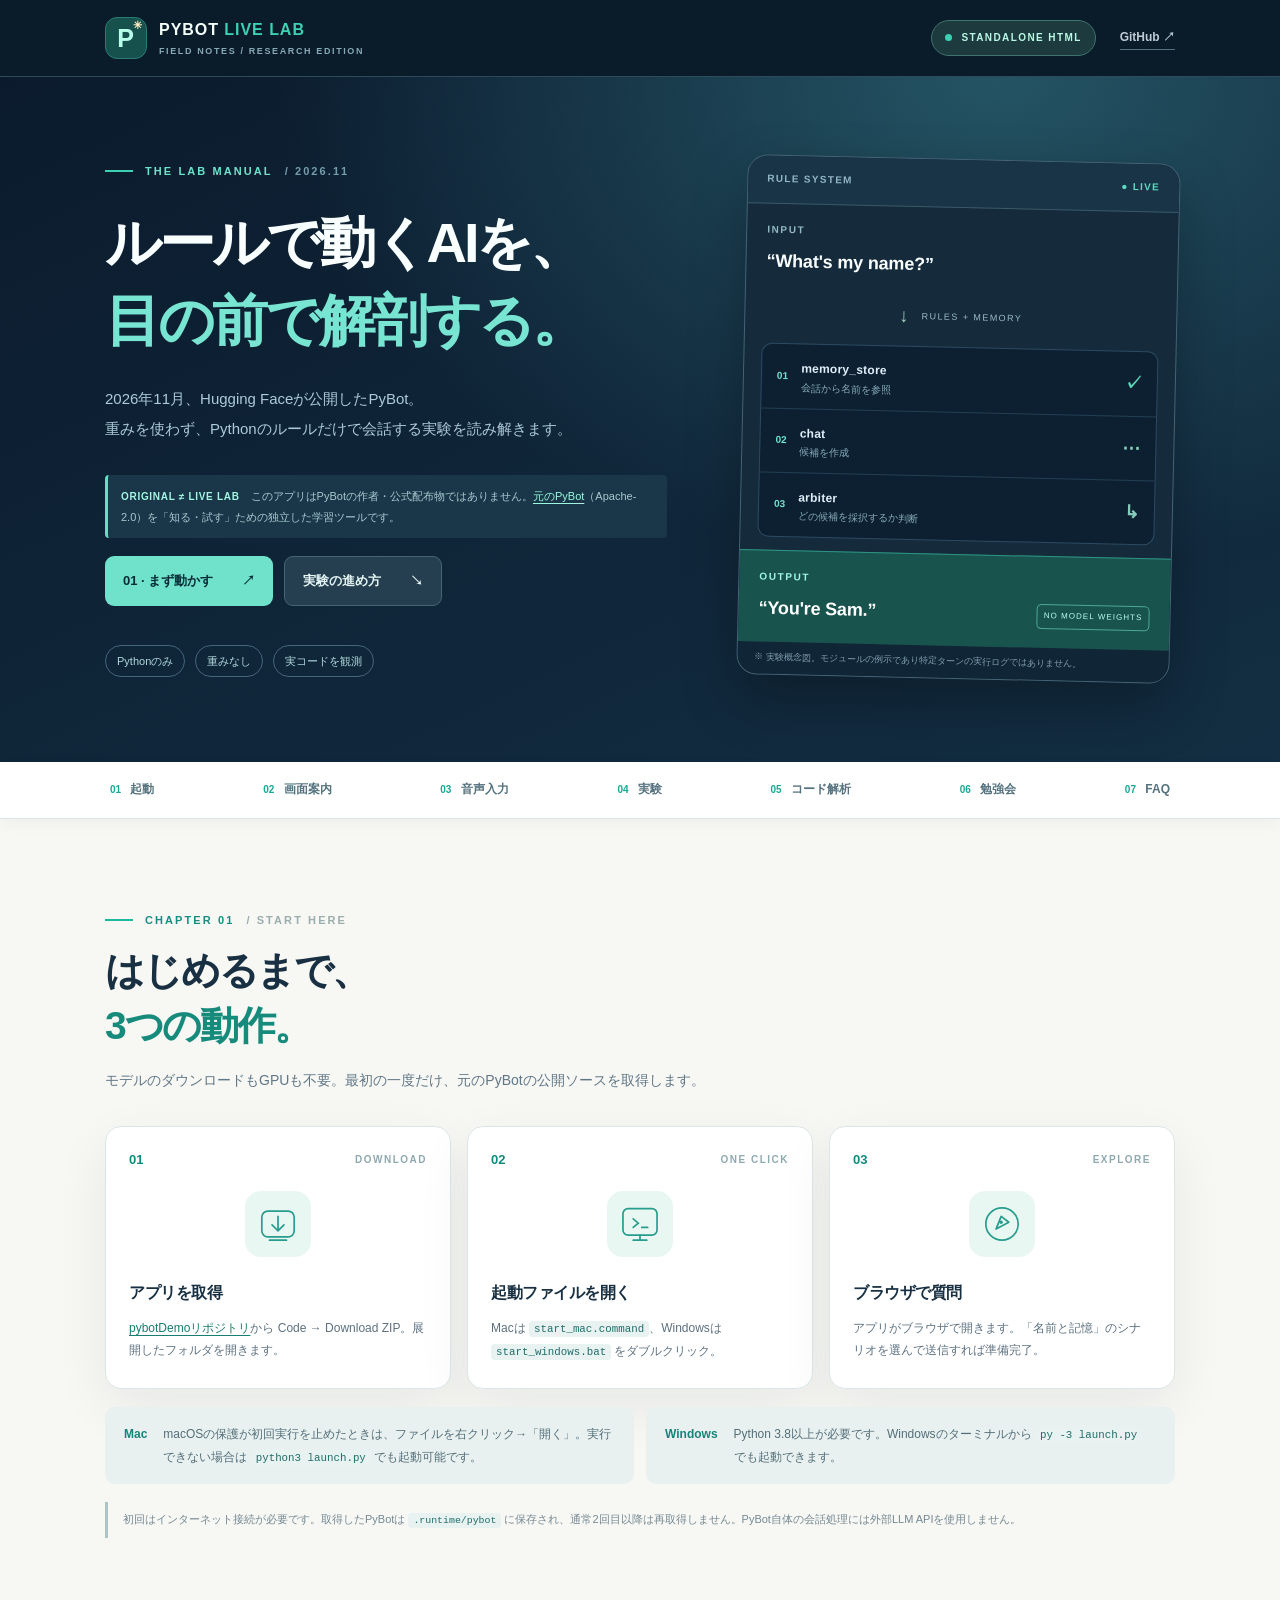
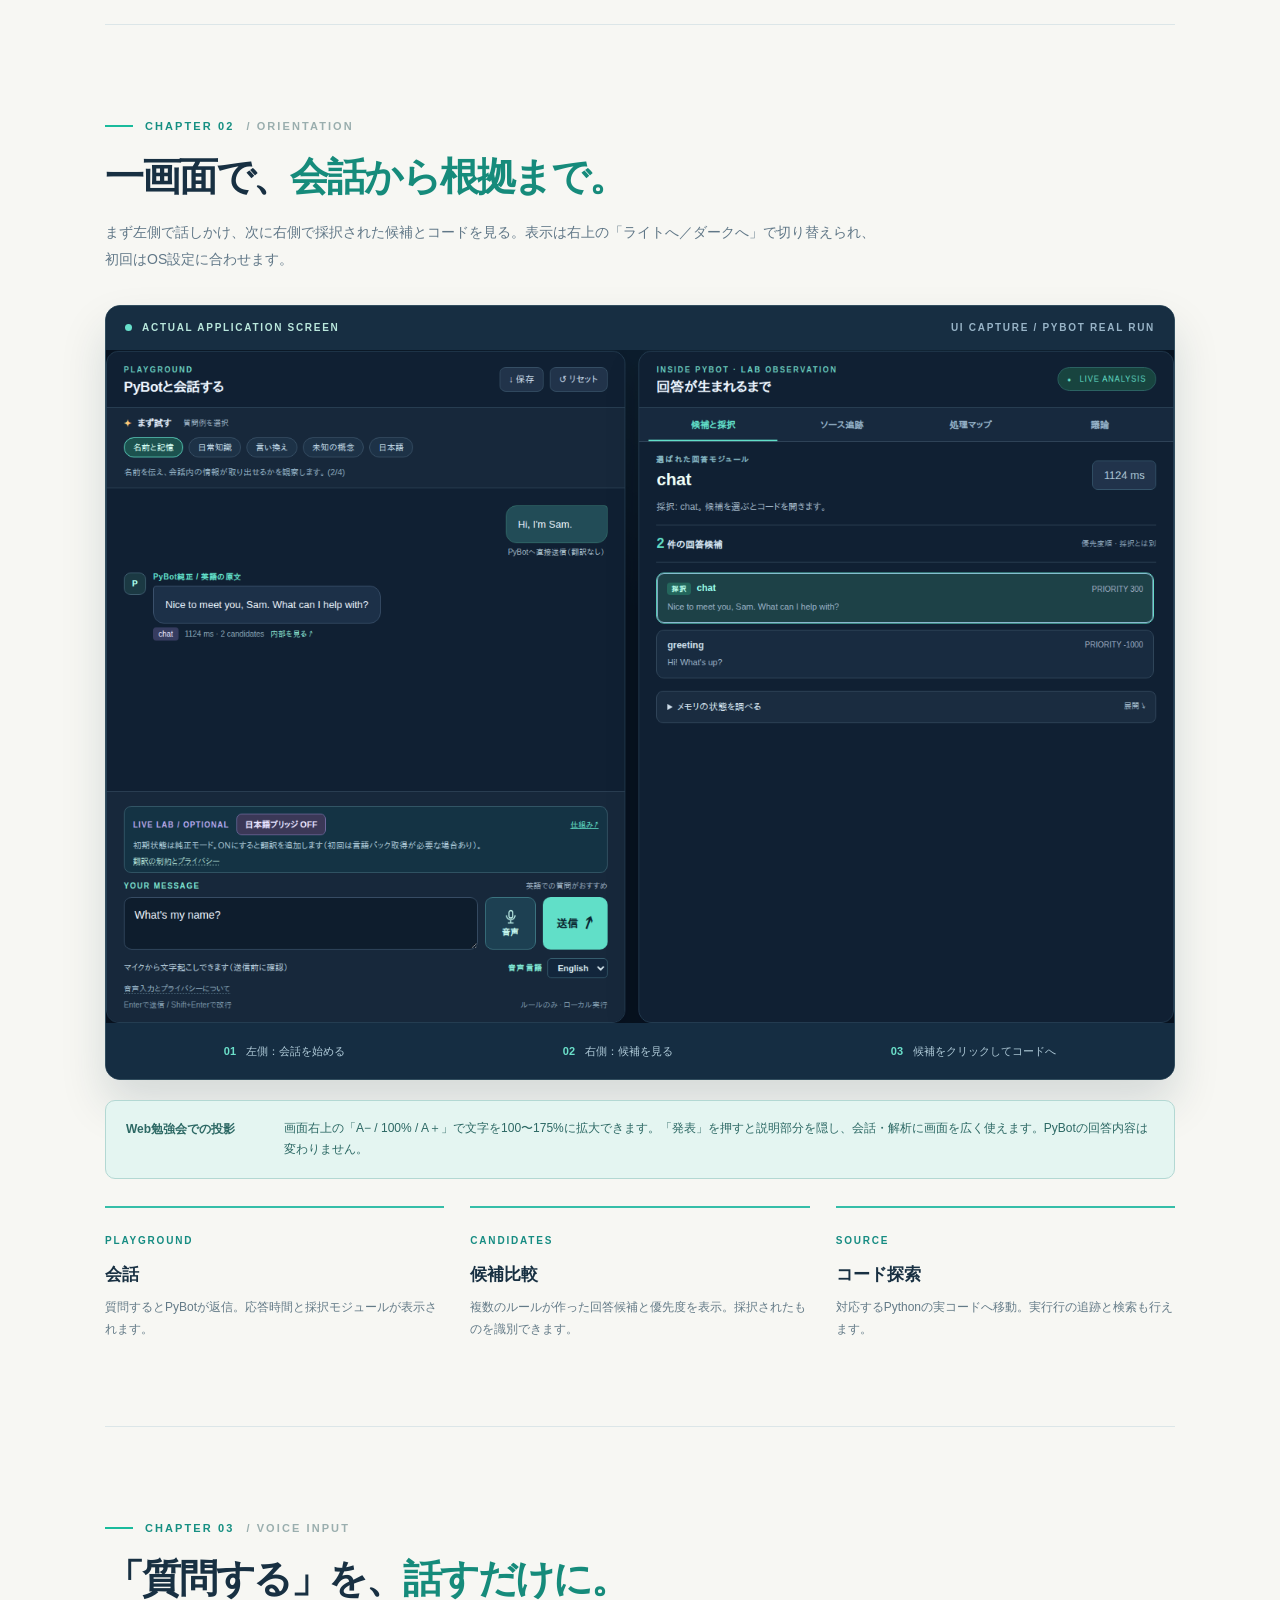
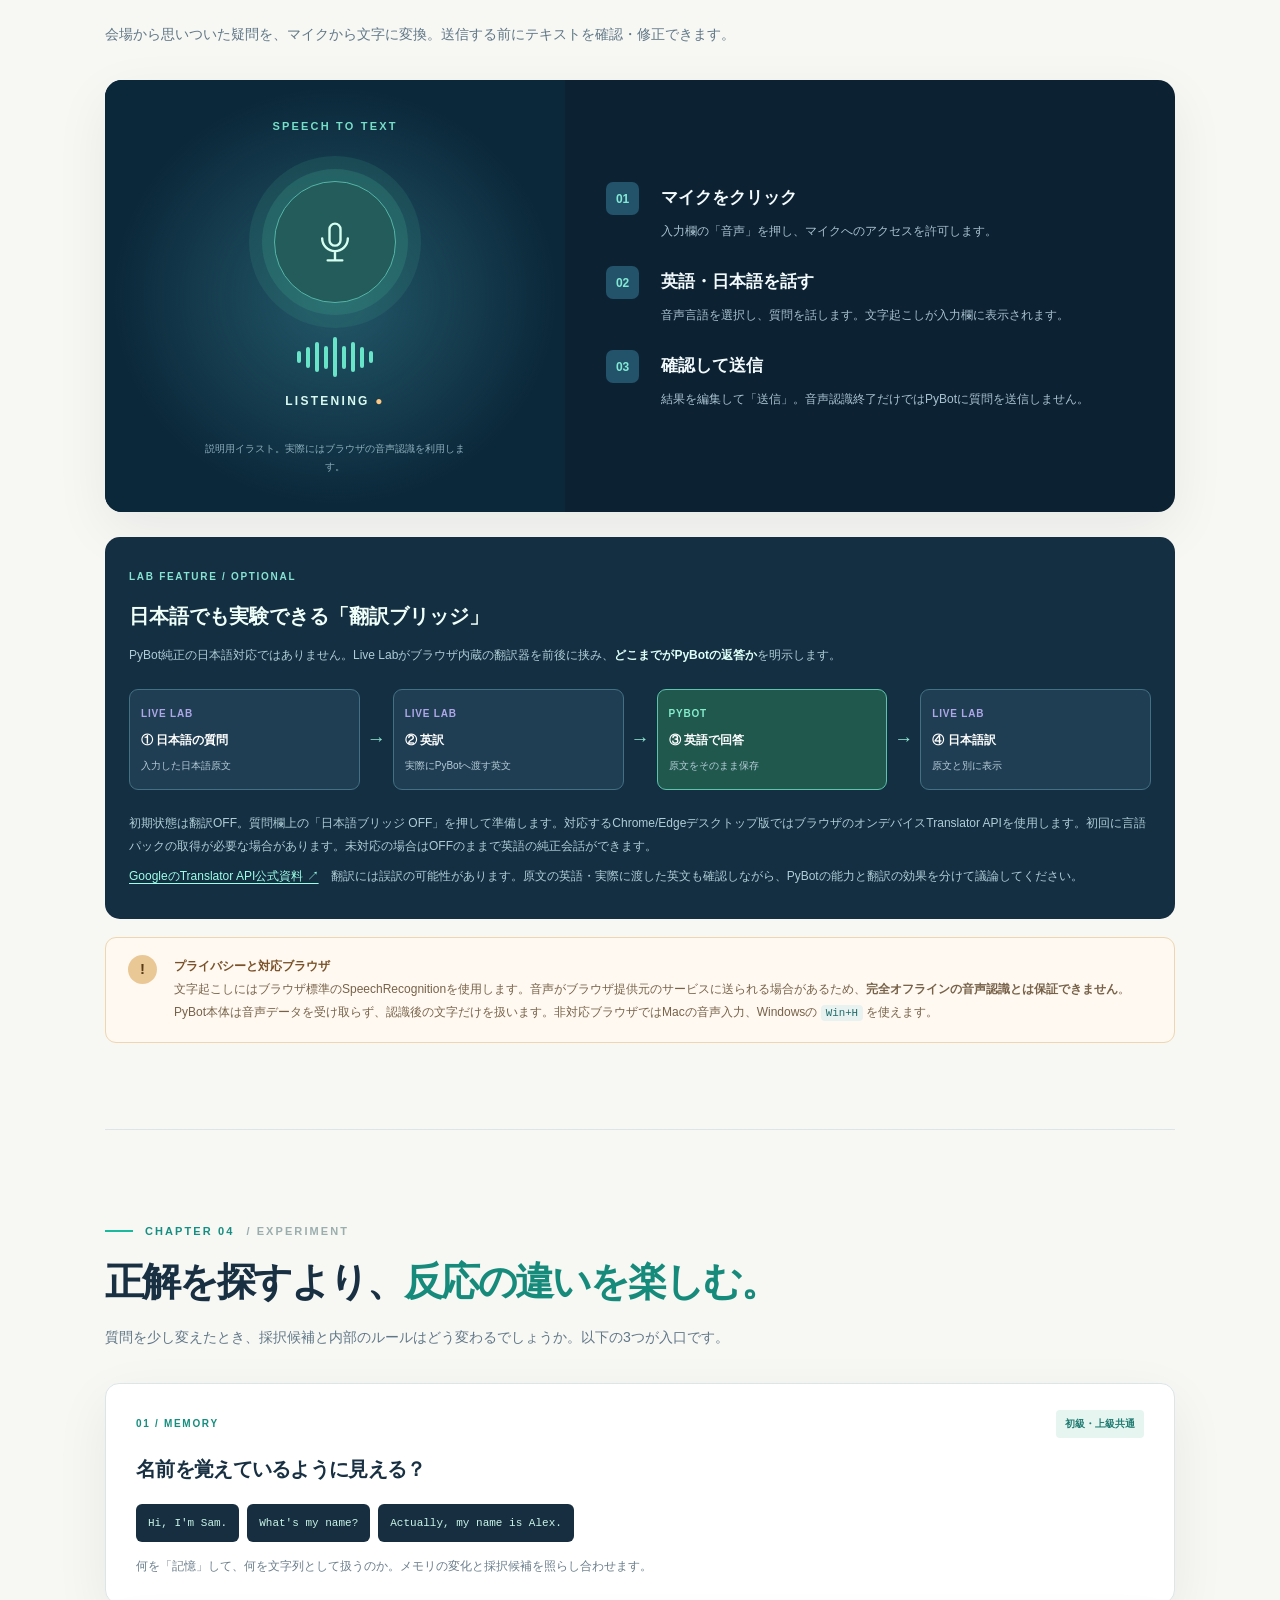
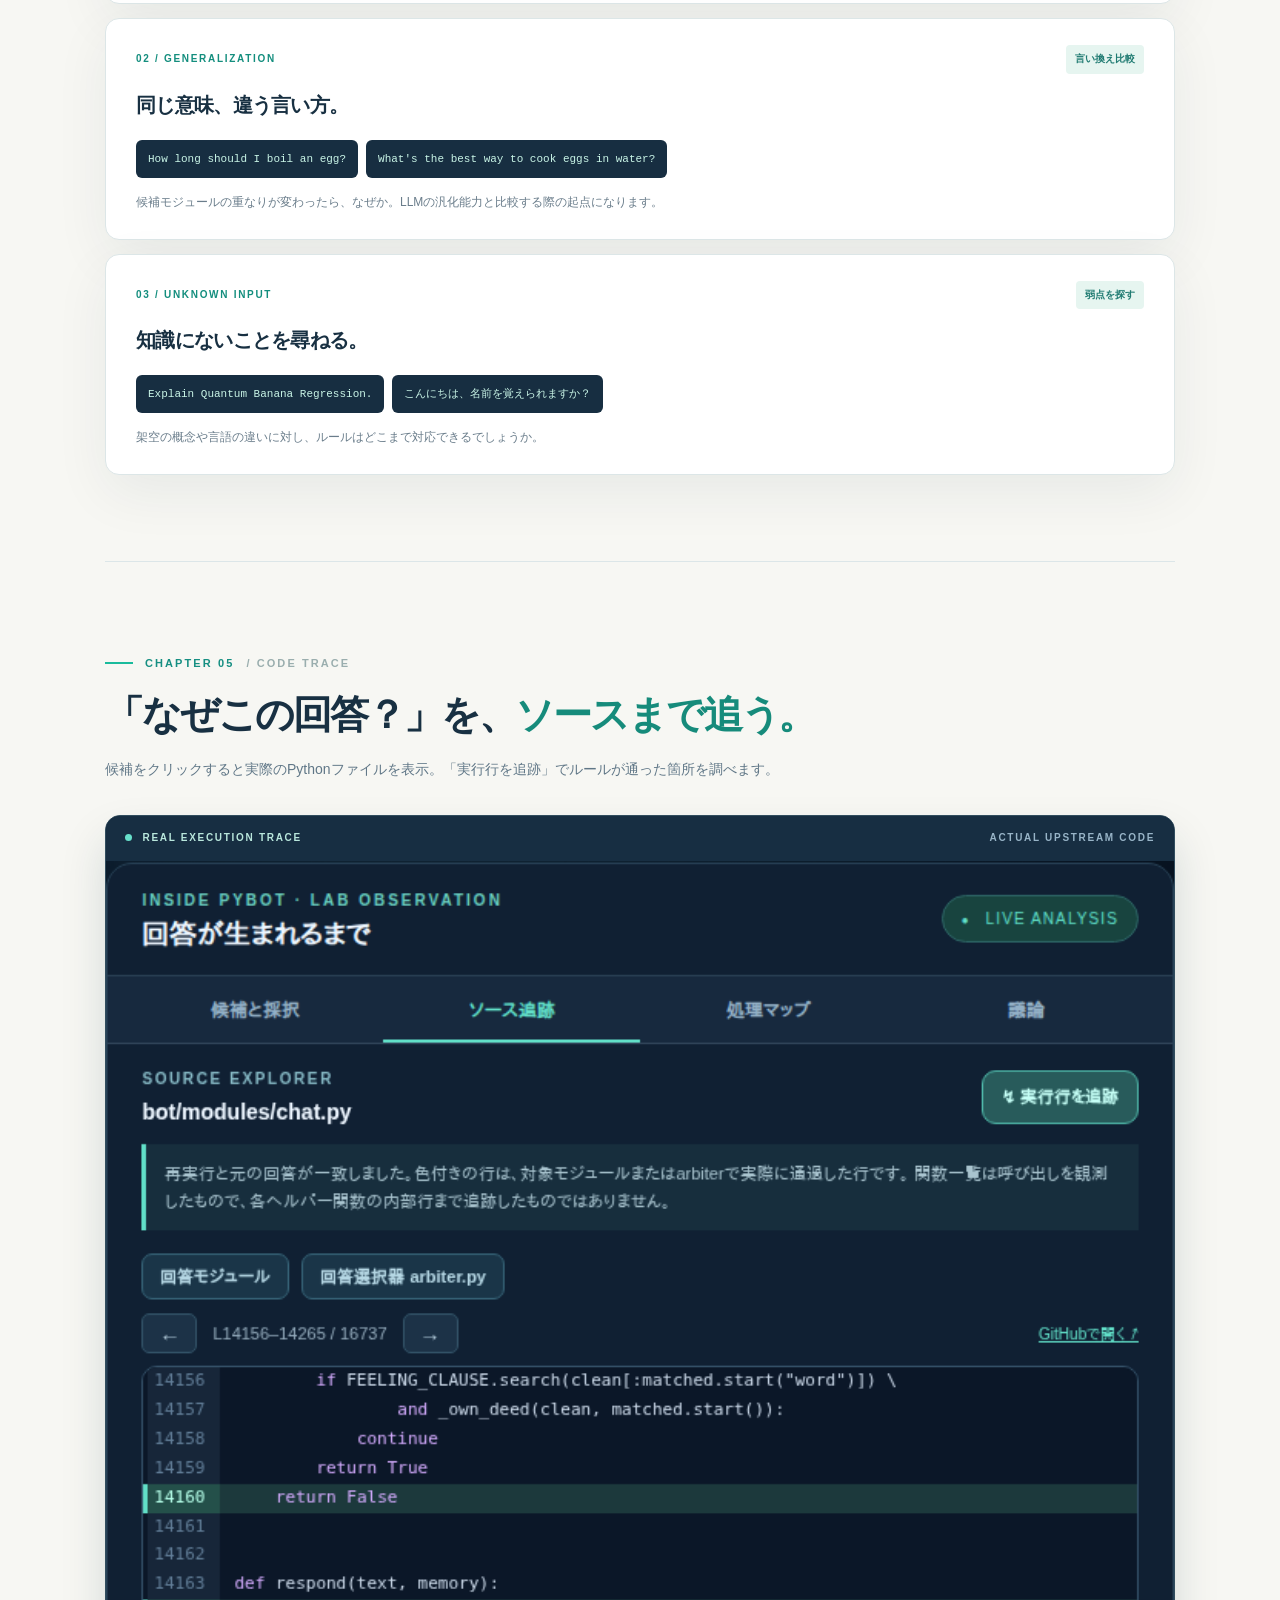
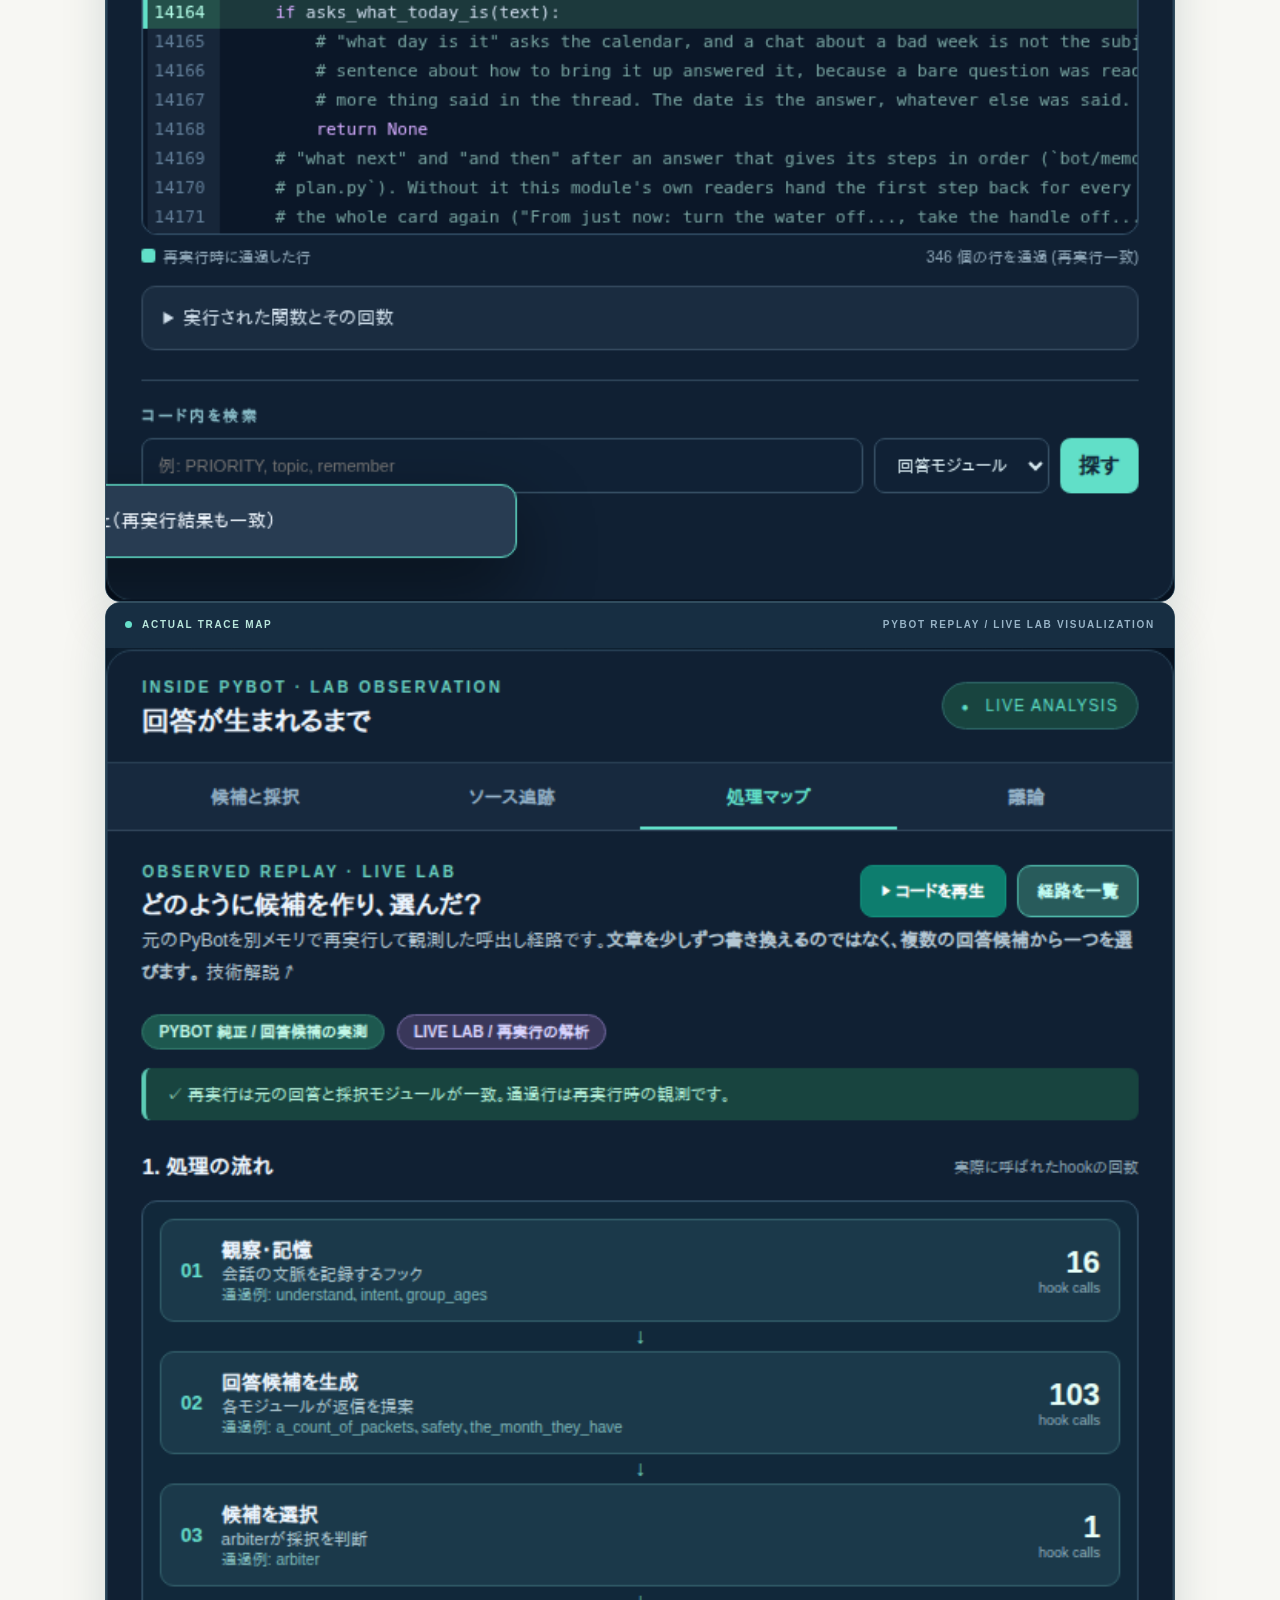
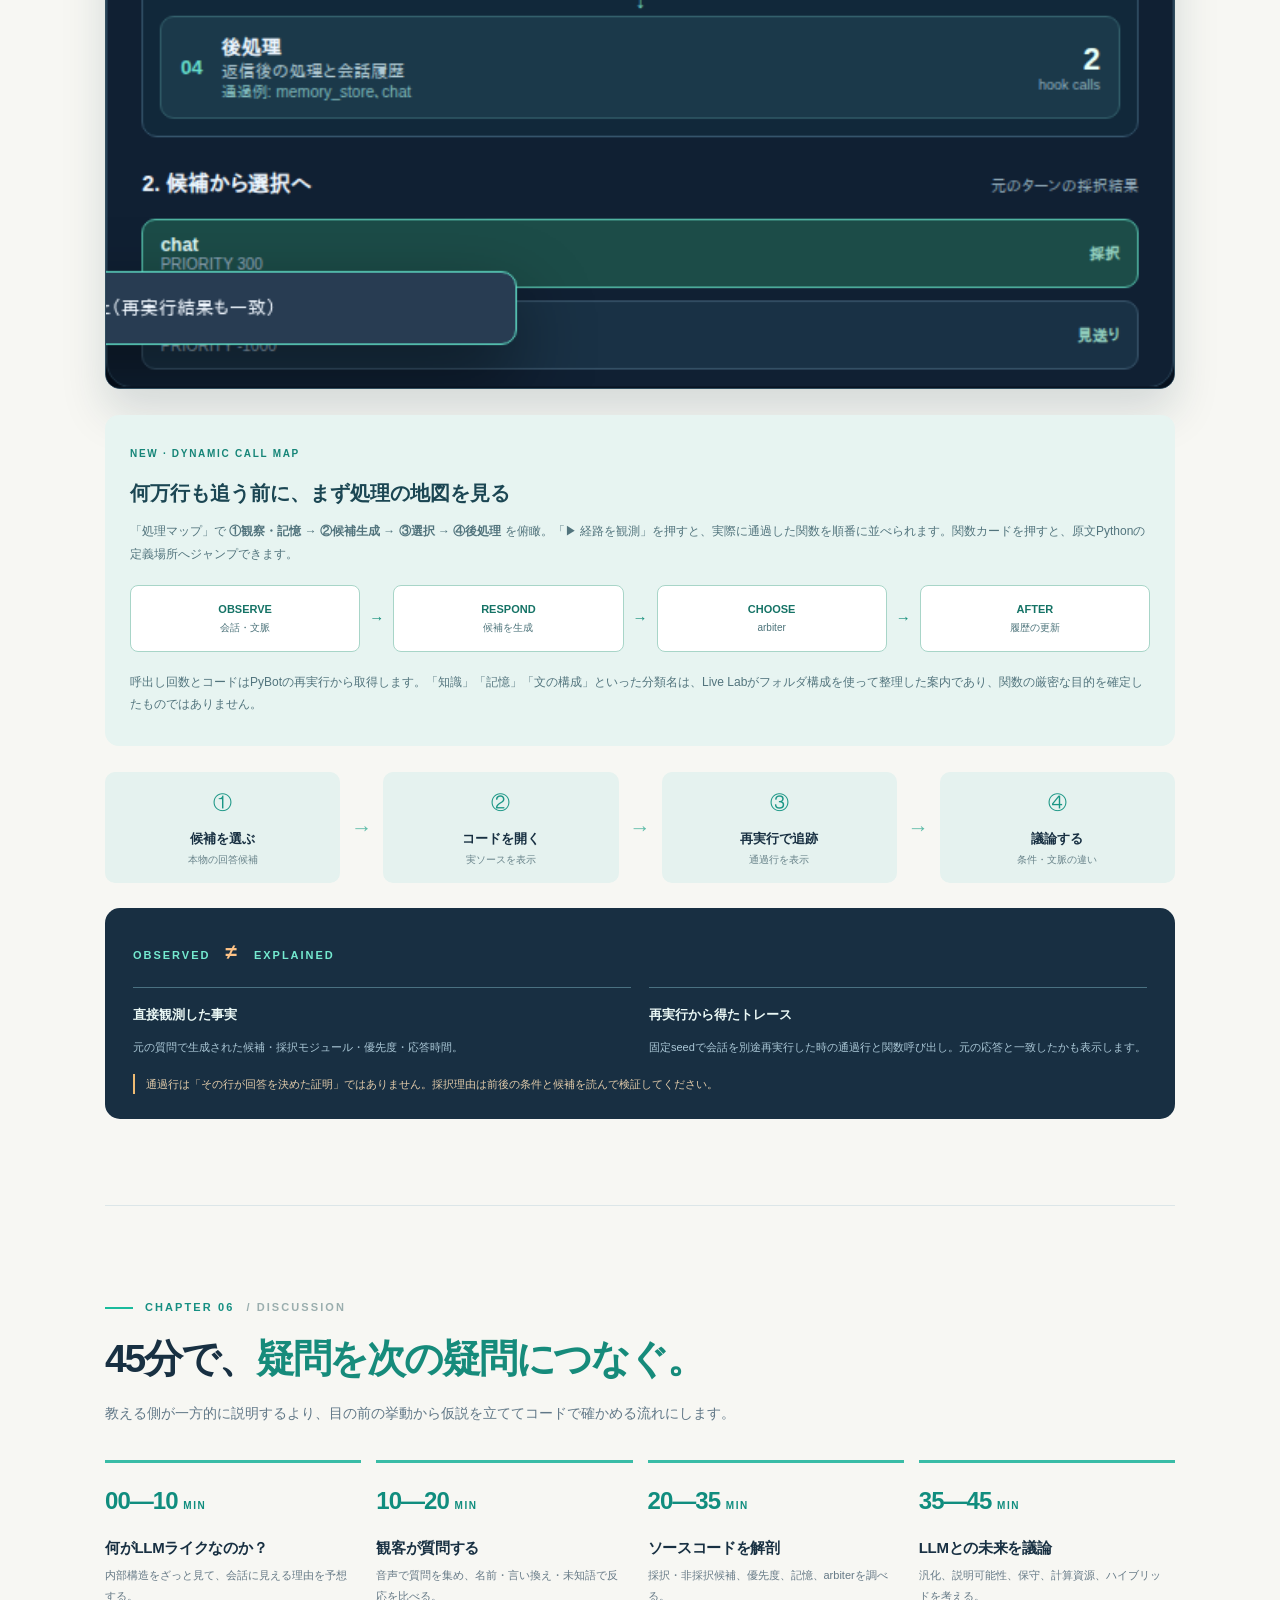
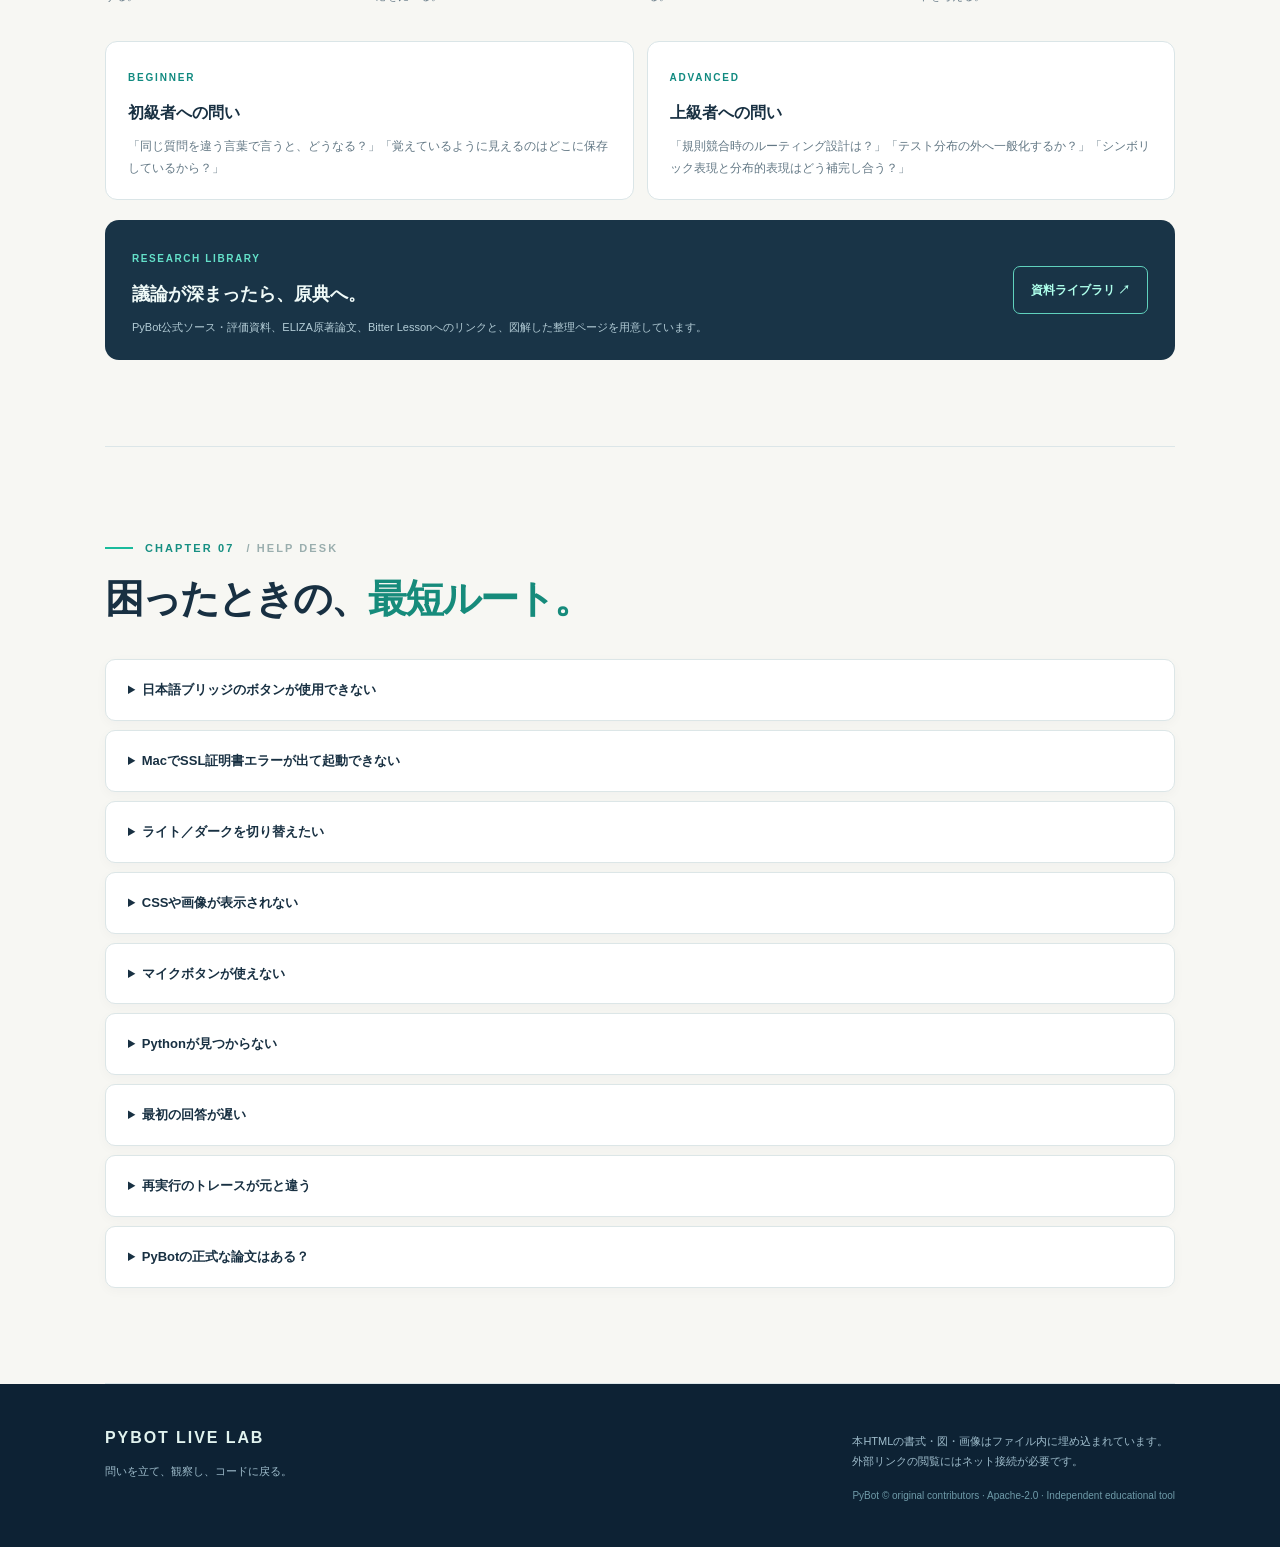
==== commit e7745fa4: "docs: rebuild portable manual and refresh real UI previews [skip ci]" ====
--- a/docs/MANUAL.html
+++ b/docs/MANUAL.html
@@ -287,7 +287,7 @@
 </section>
 <section class="chapter" id="screen">
   <div class="chapter-header"><div class="chapter-id">CHAPTER 02 <span>/ ORIENTATION</span></div><h2>一画面で、<span>会話から根拠まで。</span></h2><p>まず左側で話しかけ、次に右側で採択された候補とコードを見る。表示は右上の「ライトへ／ダークへ」で切り替えられ、初回はOS設定に合わせます。</p></div>
-  <div class="screen-figure"><div class="figure-head"><span><i></i> ACTUAL APPLICATION SCREEN</span><span>UI CAPTURE / PYBOT REAL RUN</span></div><img src="[data-uri]" alt="実アプリ画面。左がPyBotとの会話、右が候補の一覧と採択結果。" width="1460"><div class="figure-footer"><span><b>01</b> 左側：会話を始める</span><span><b>02</b> 右側：候補を見る</span><span><b>03</b> 候補をクリックしてコードへ</span></div></div>
+  <div class="screen-figure"><div class="figure-head"><span><i></i> ACTUAL APPLICATION SCREEN</span><span>UI CAPTURE / PYBOT REAL RUN</span></div><img src="[data-uri]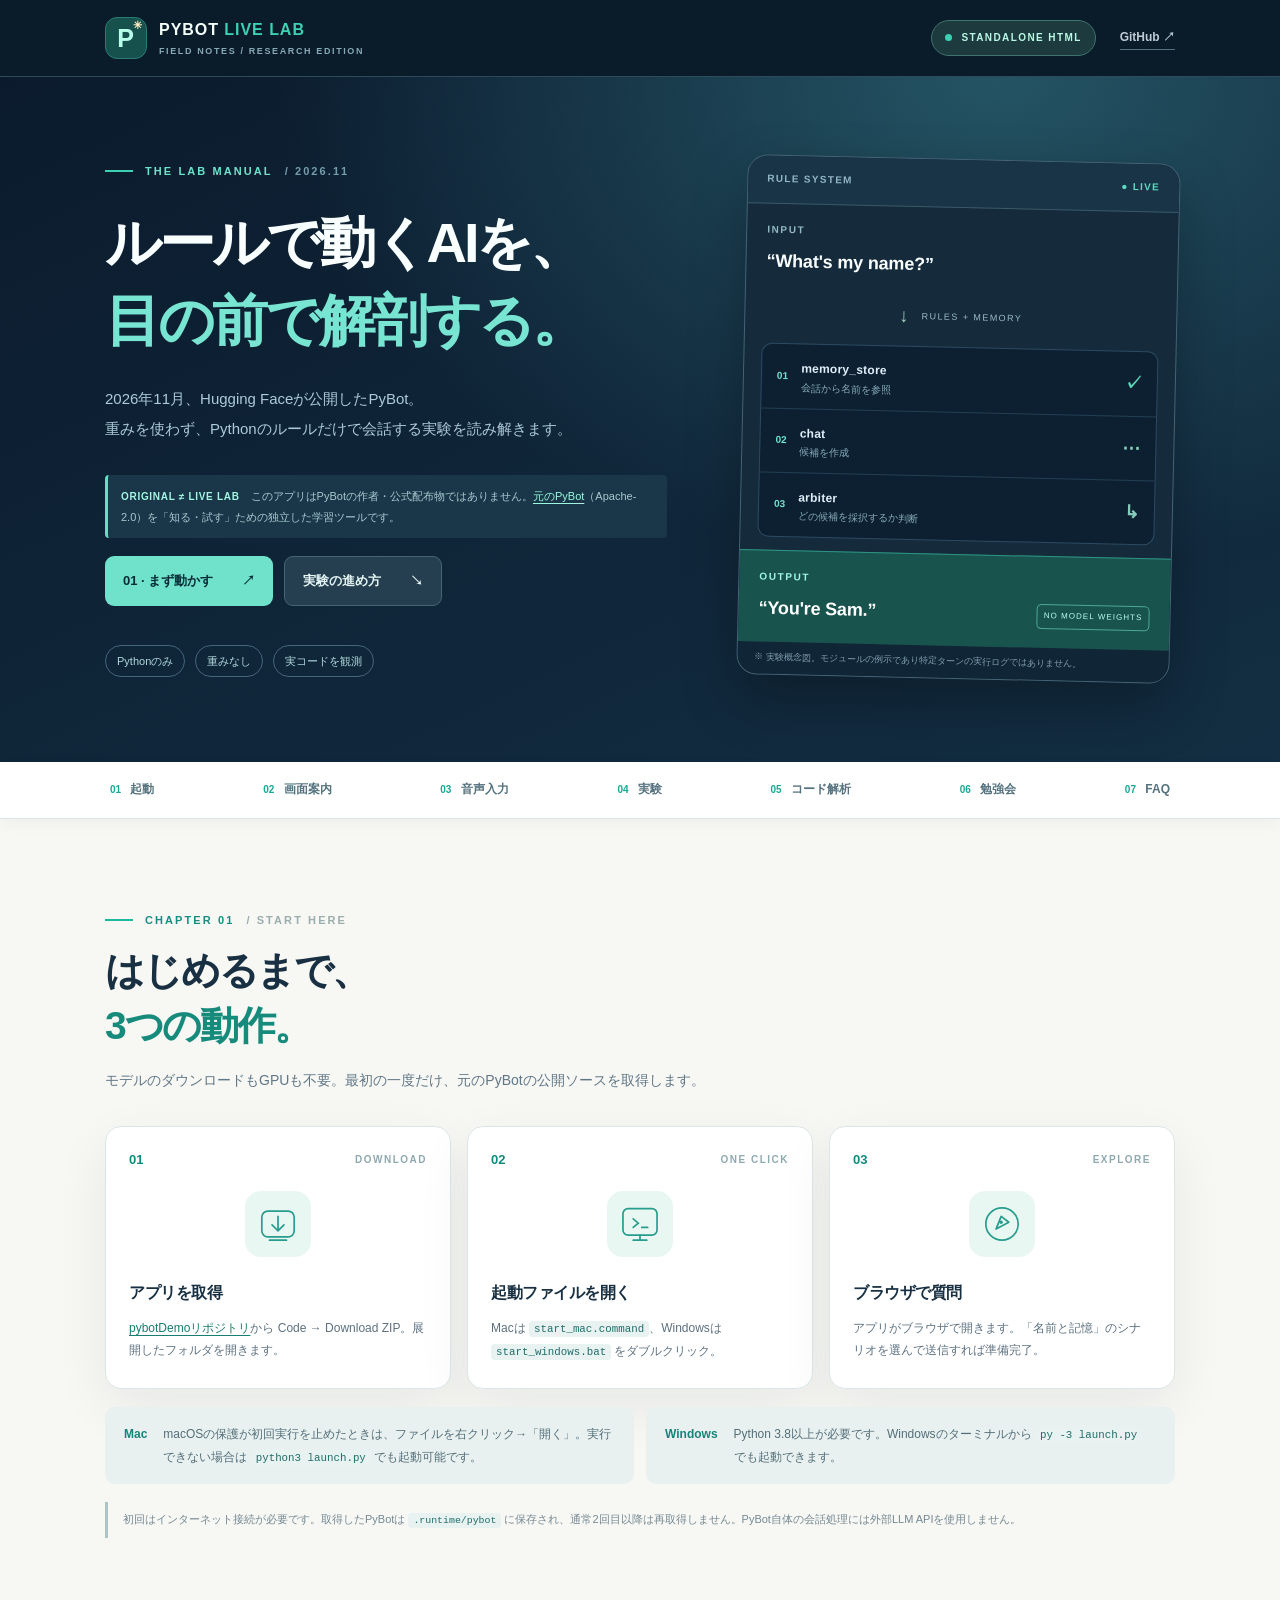
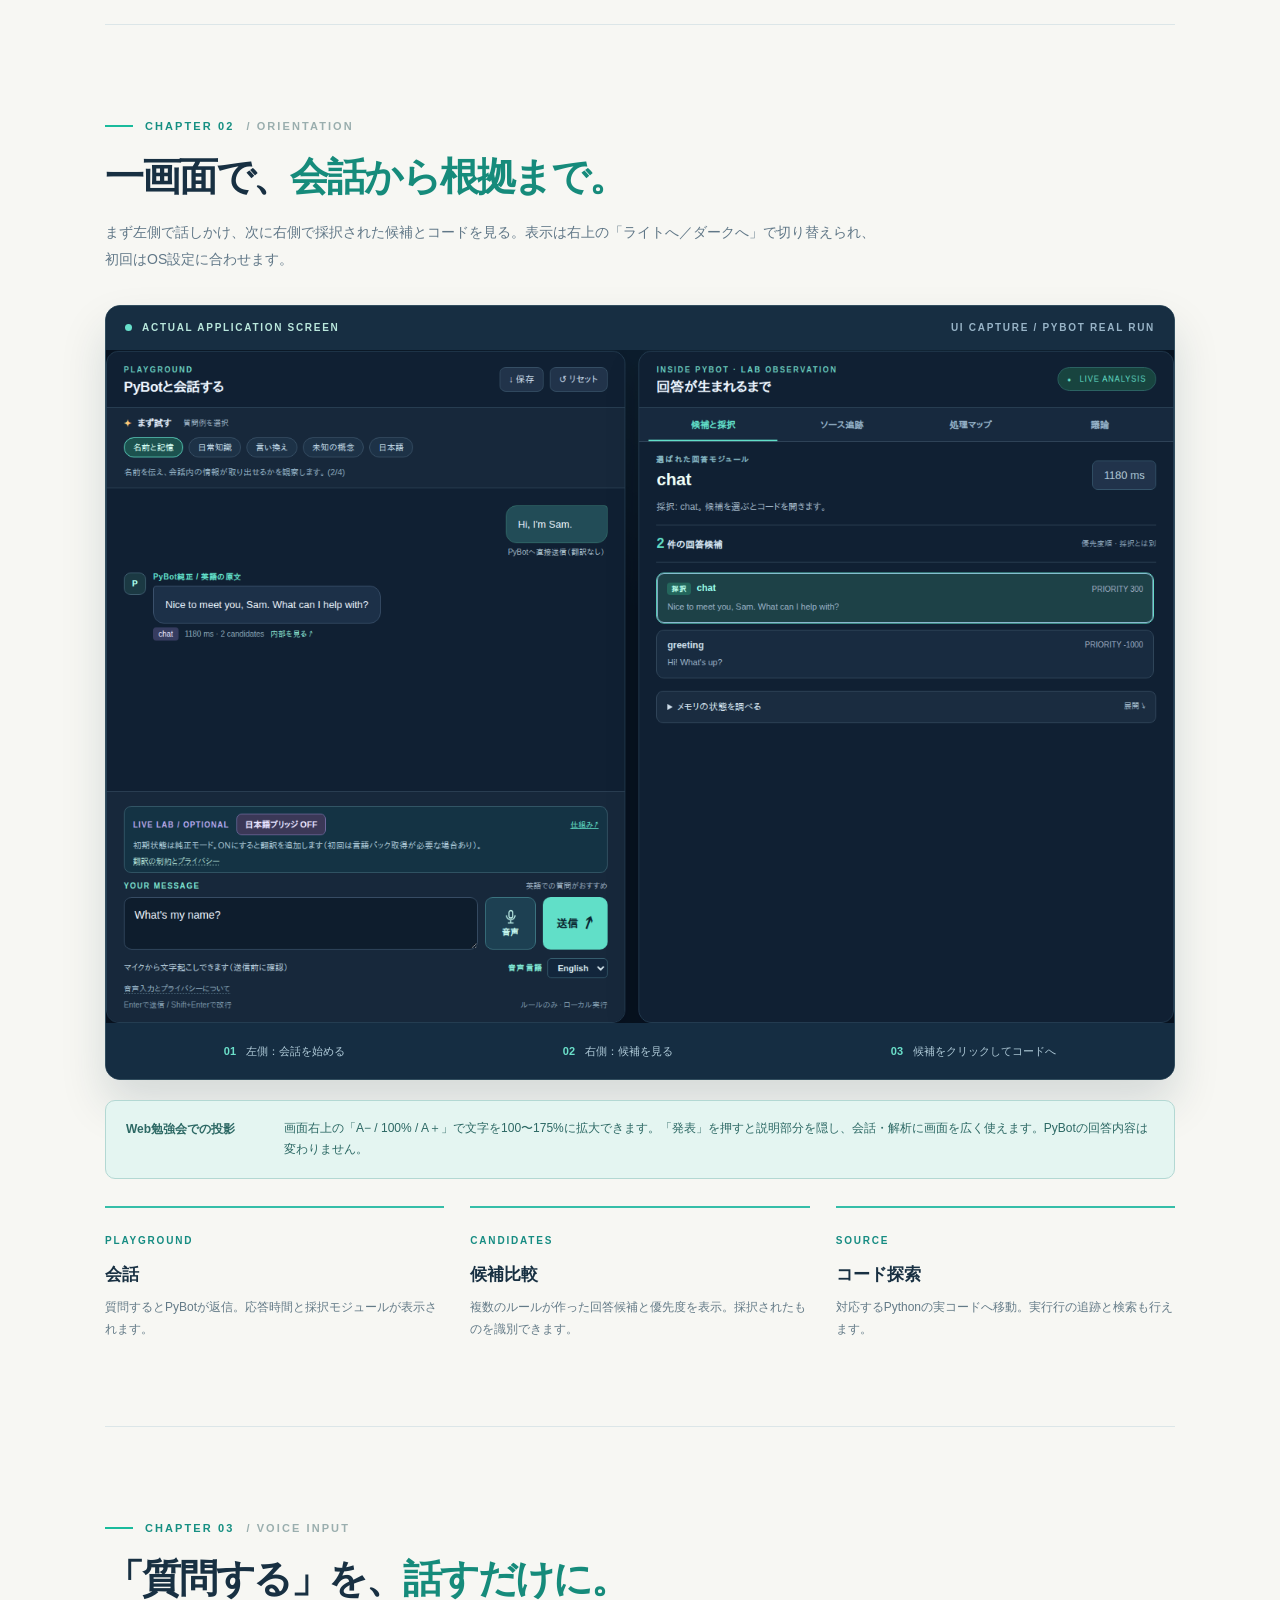
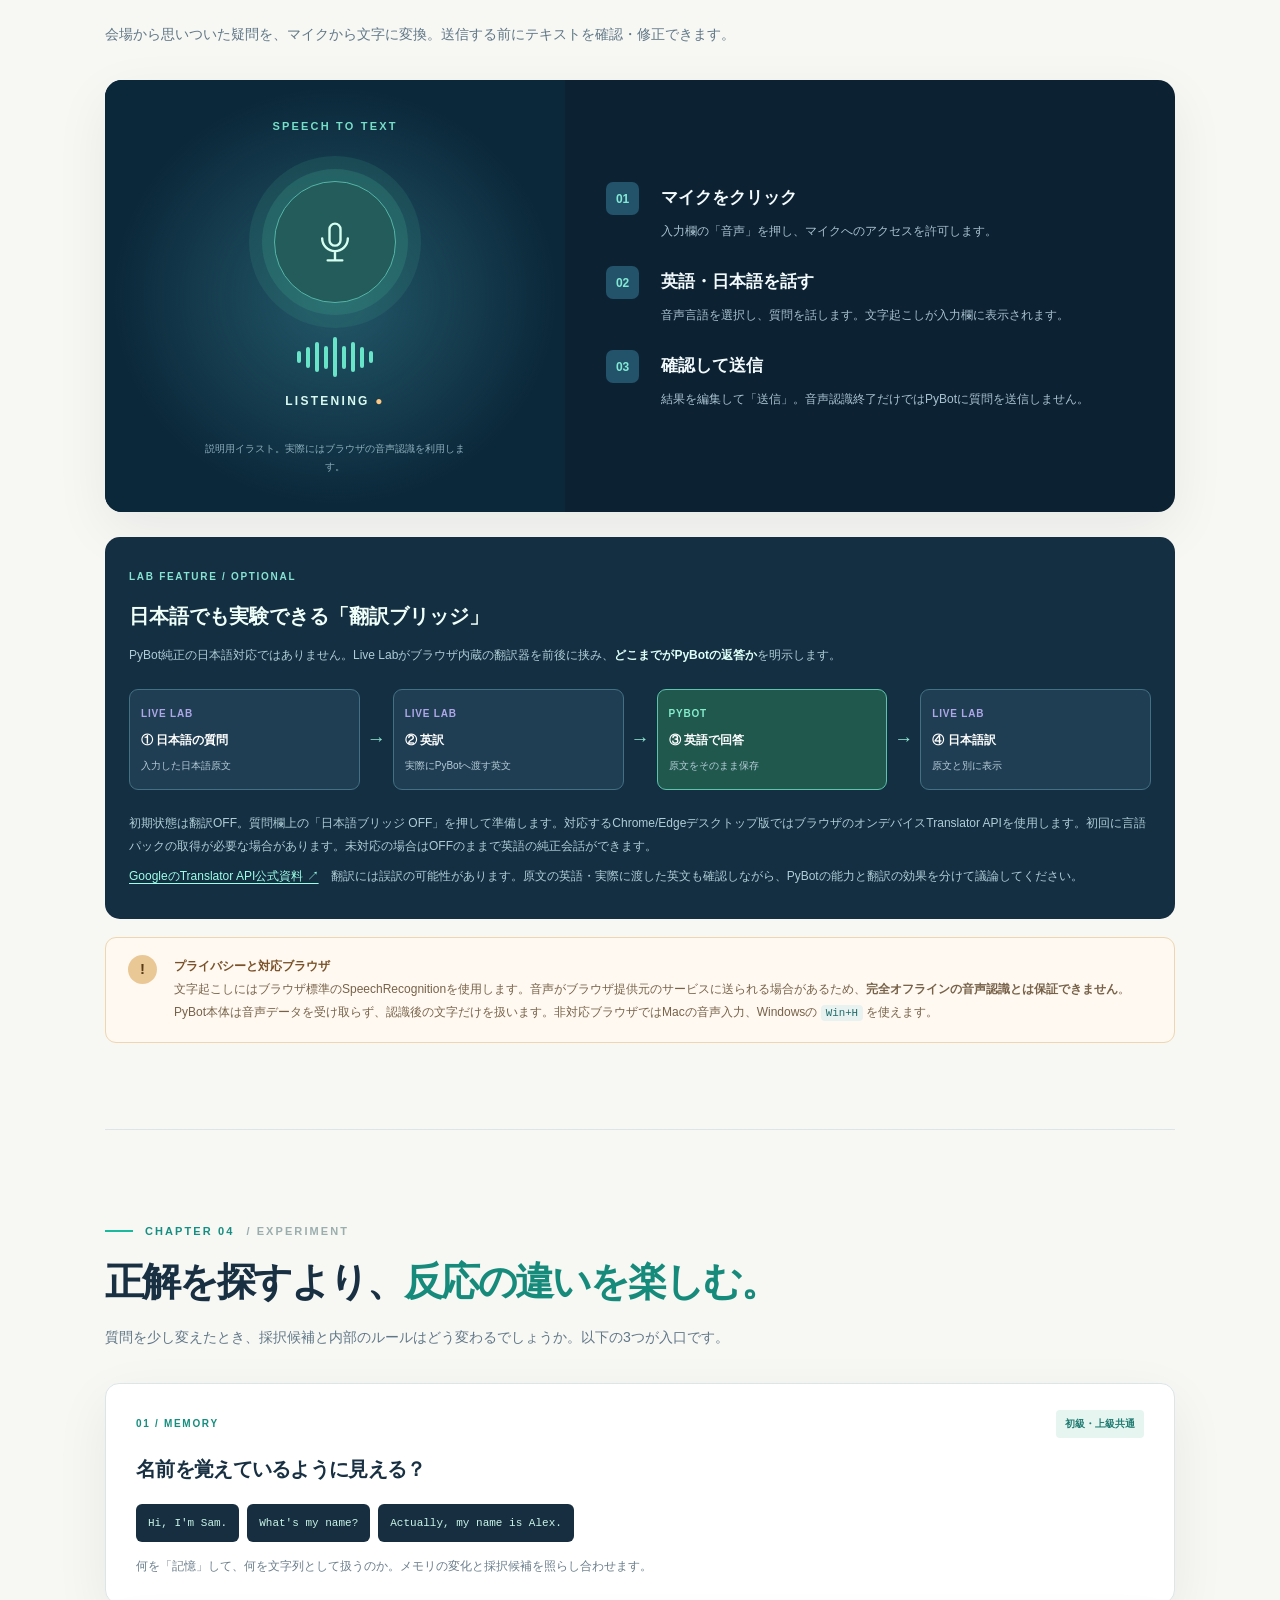
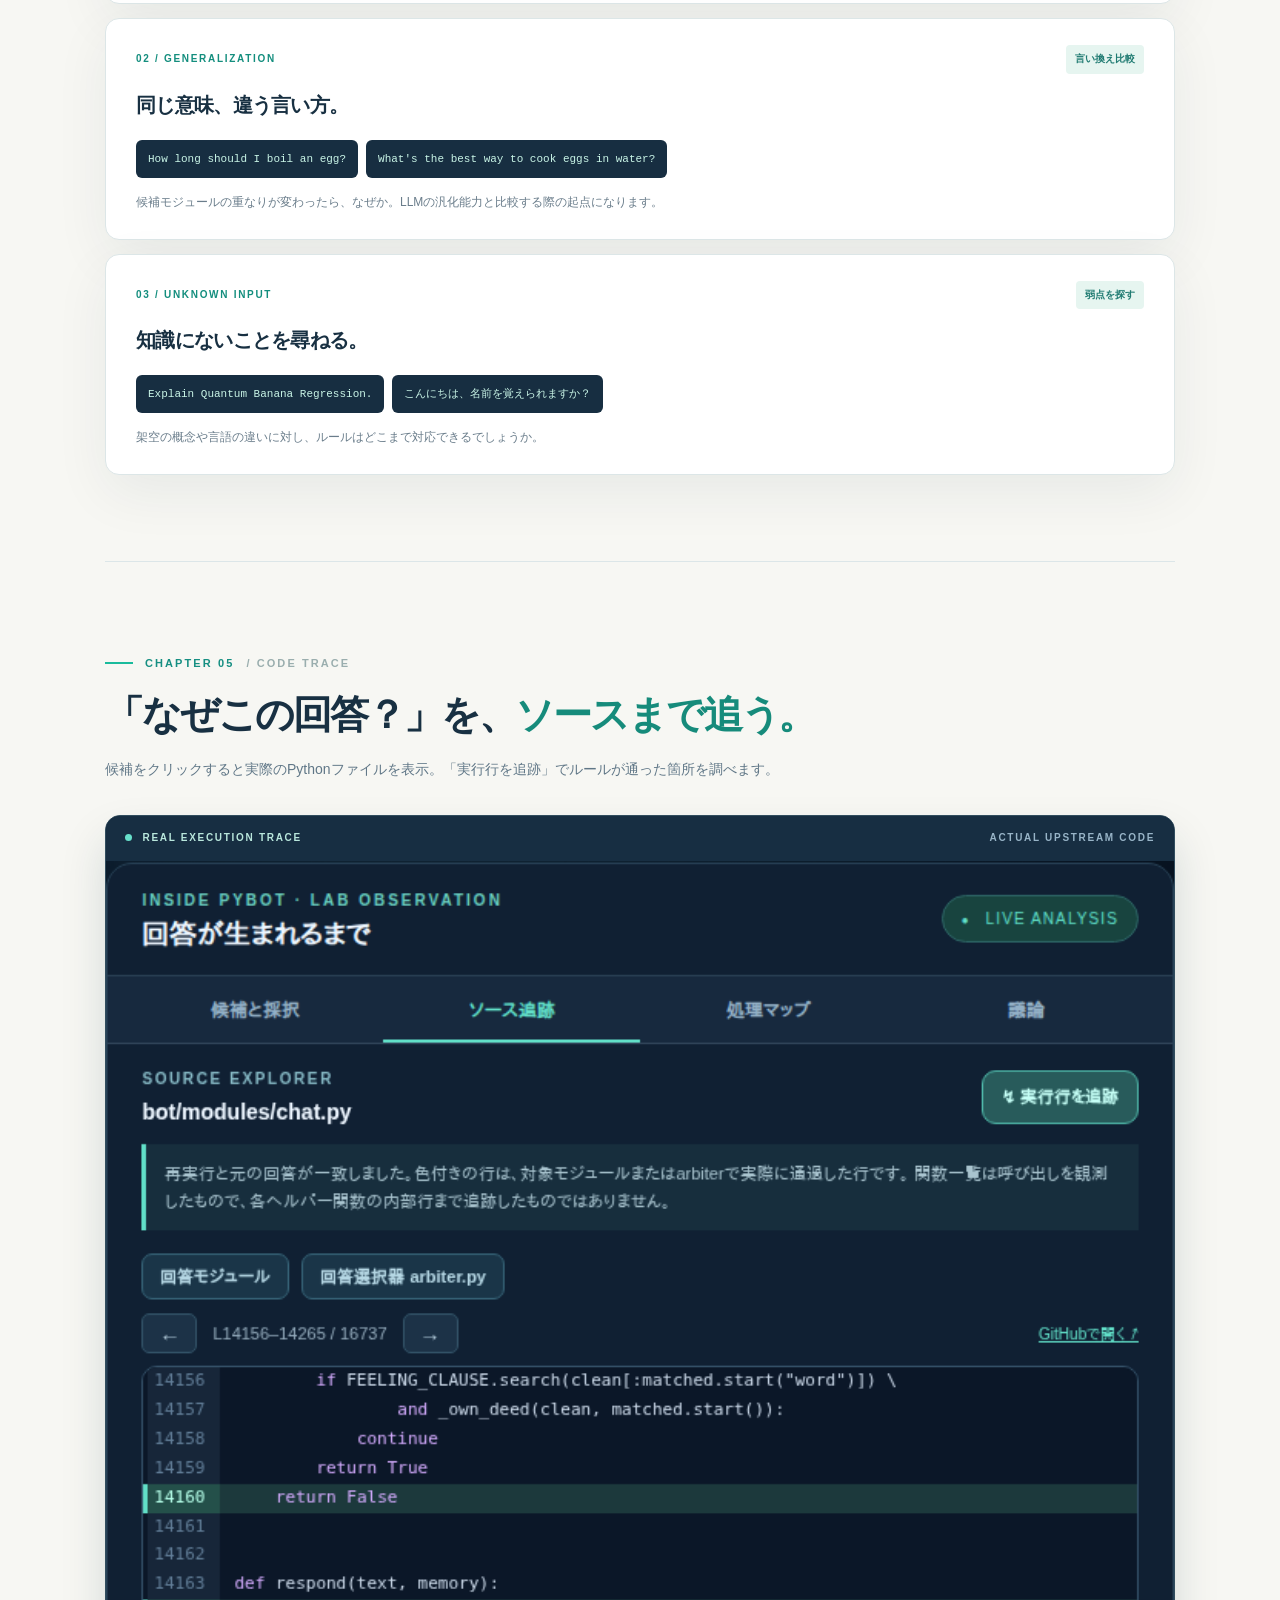
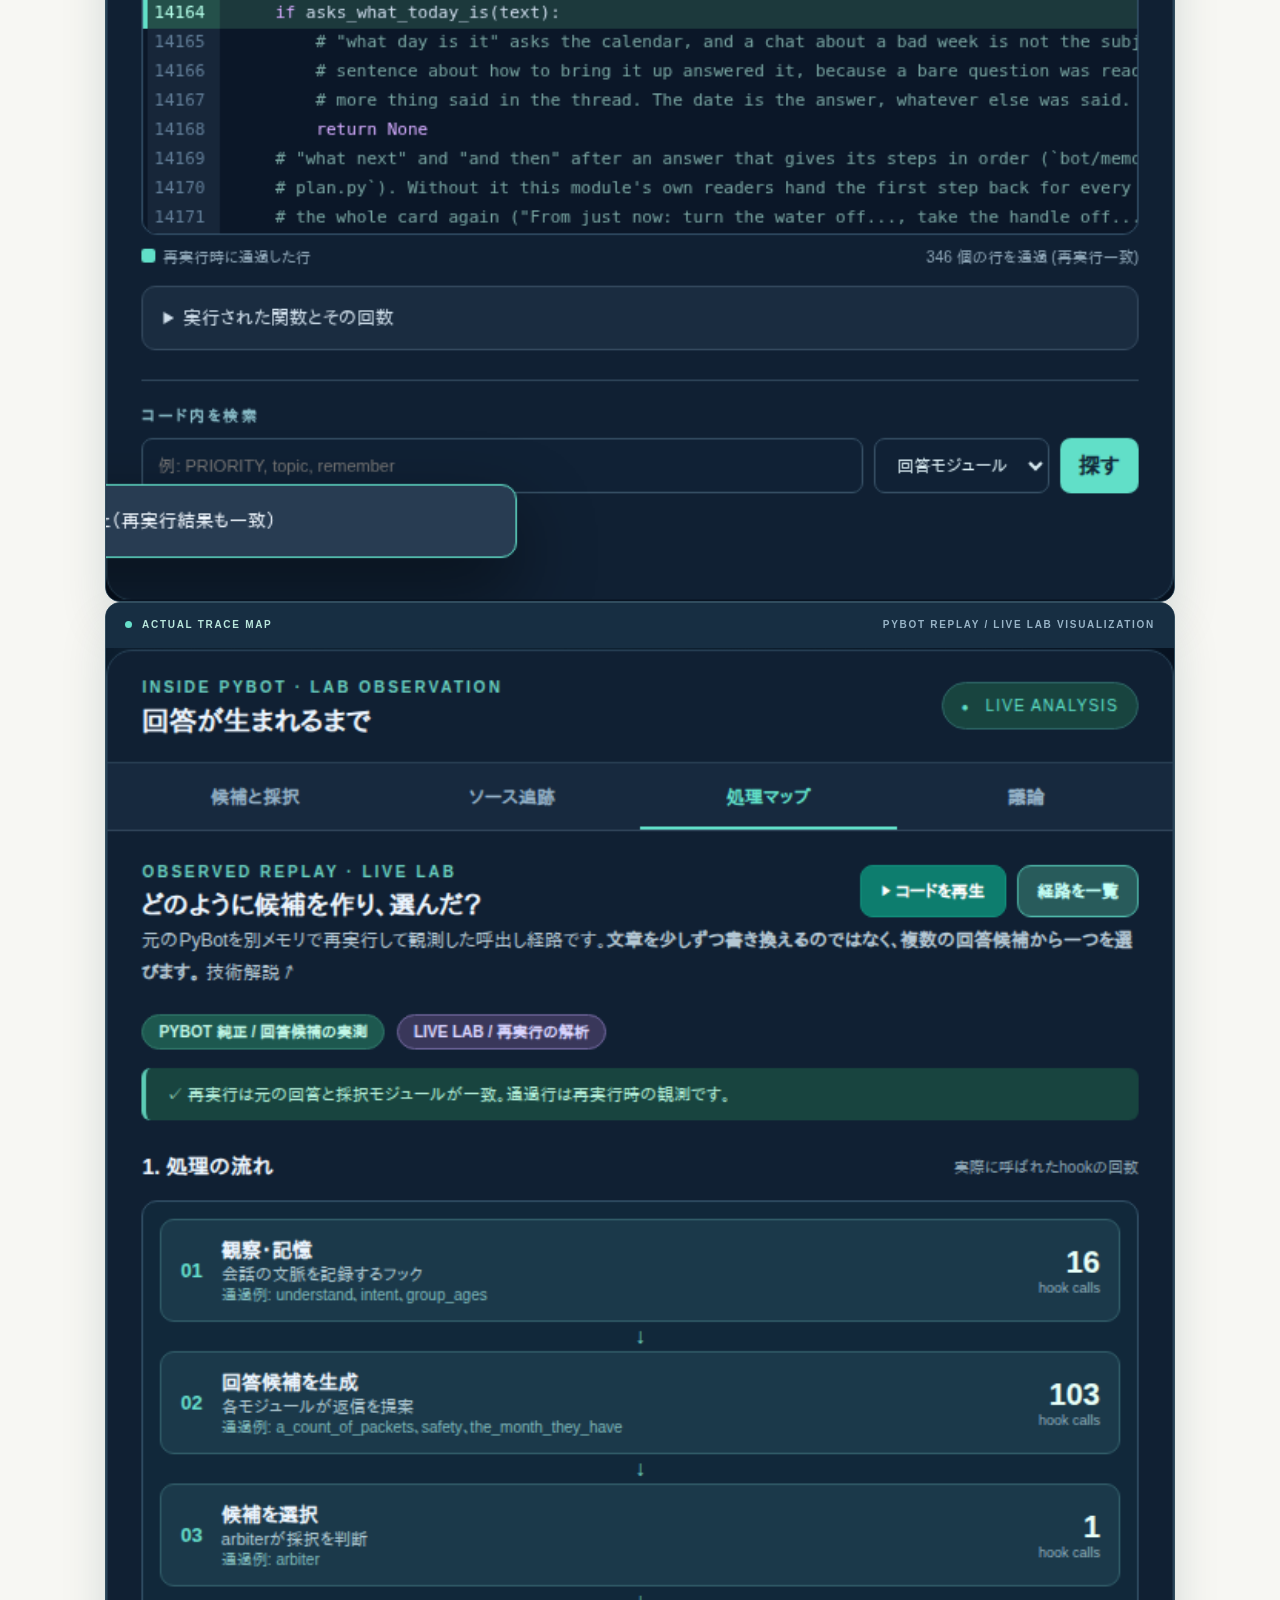
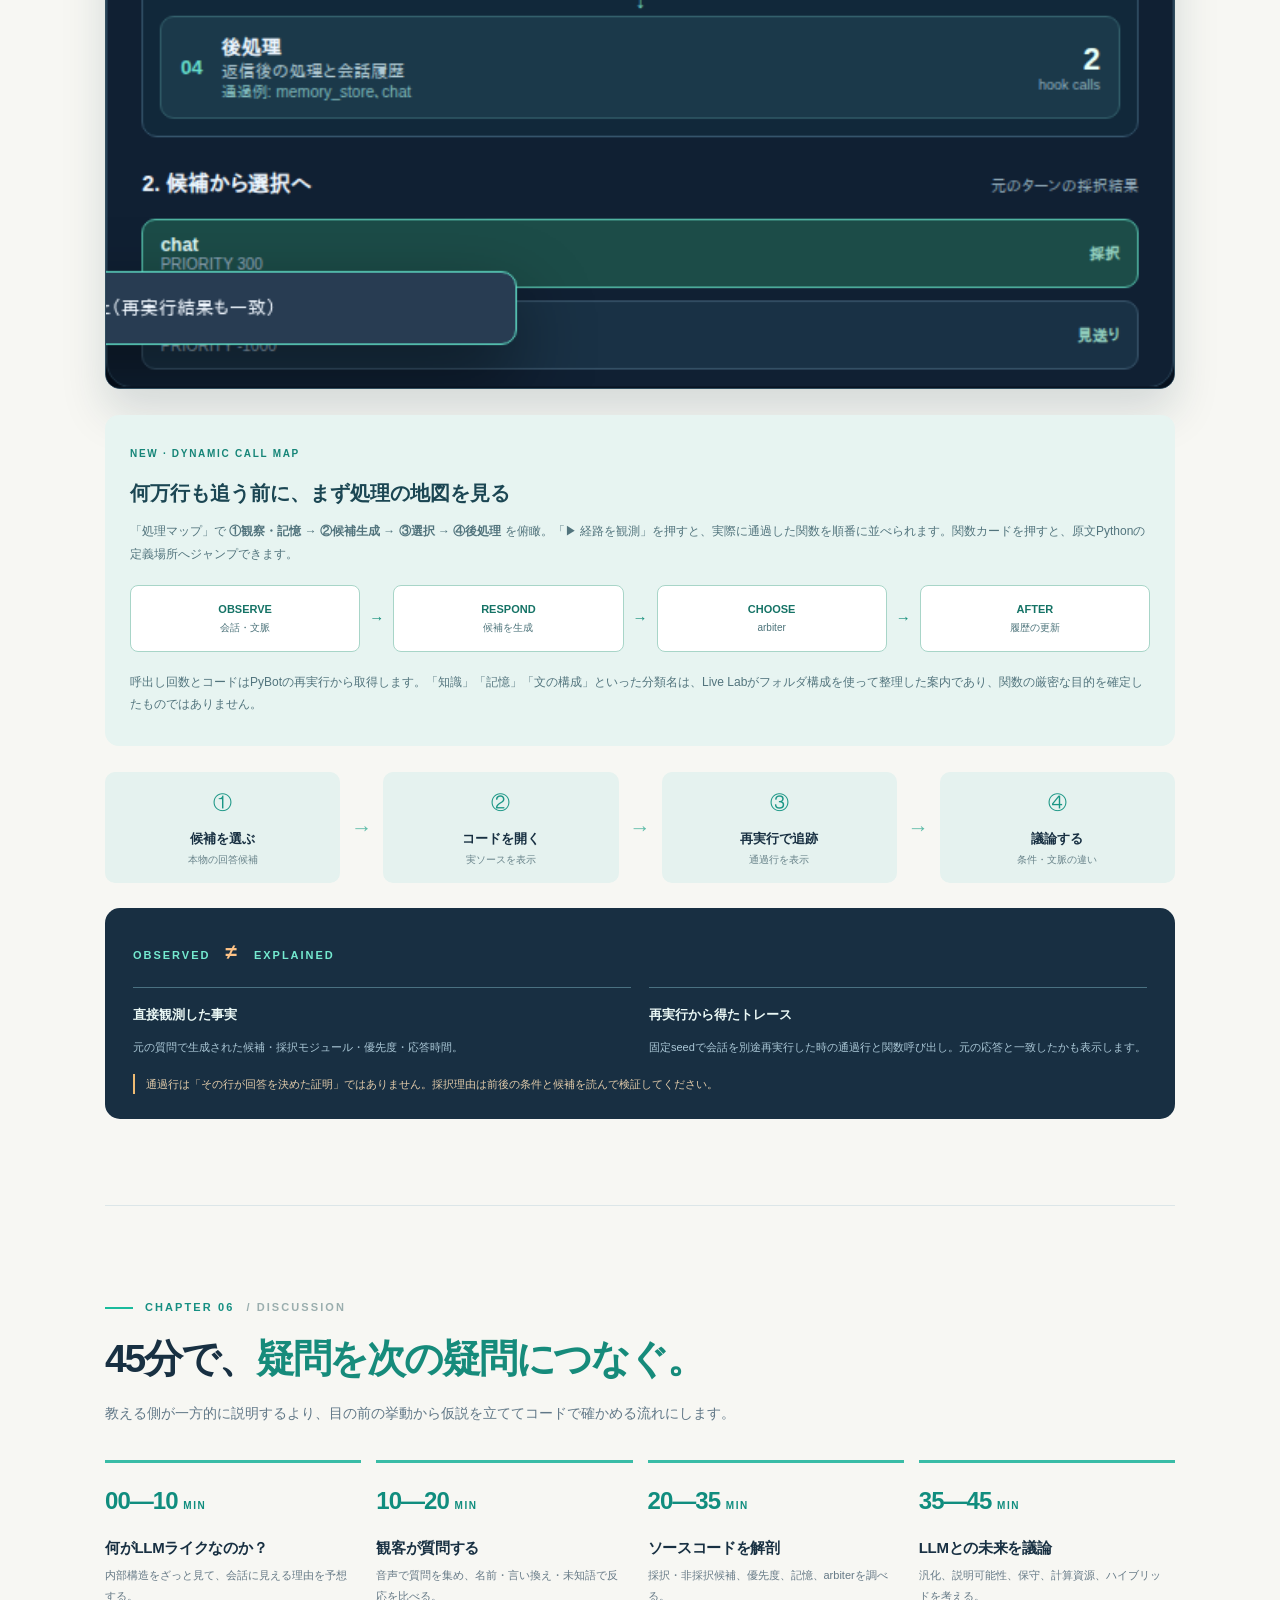
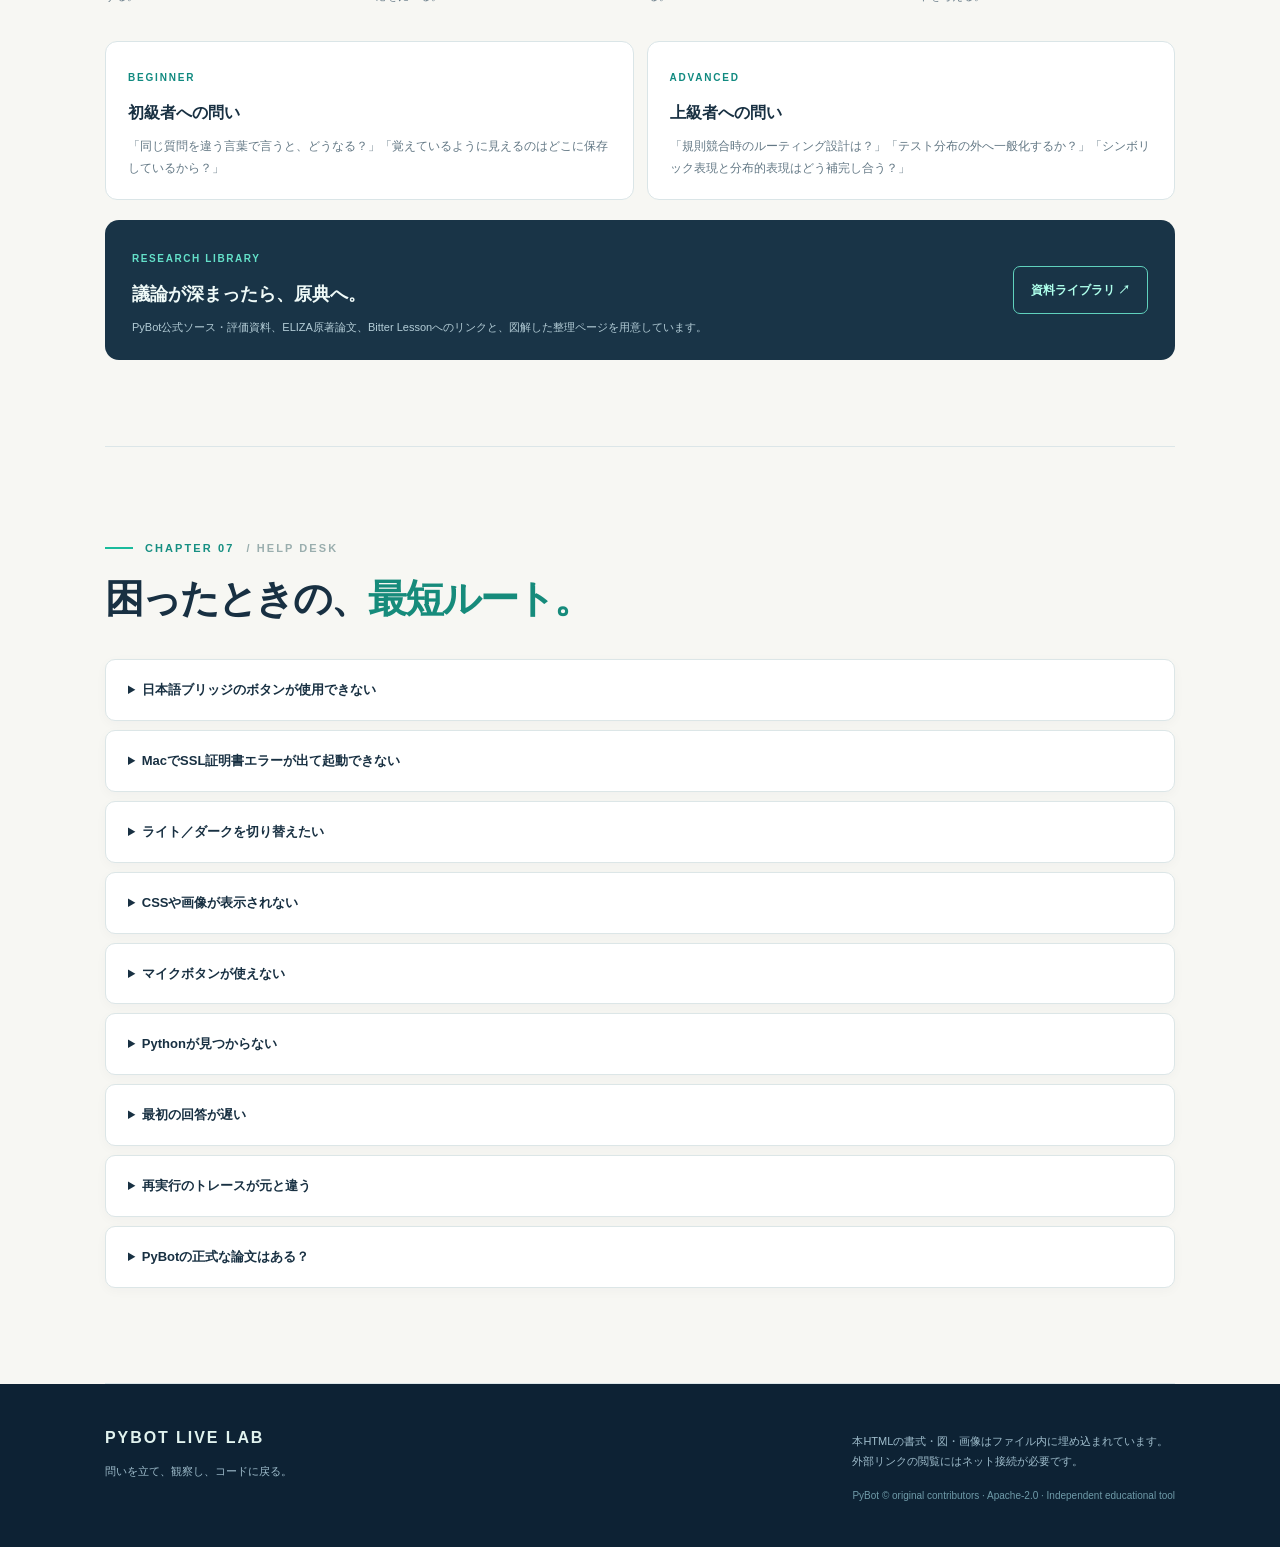
==== commit 80e96ac6: "docs: rebuild portable manual and refresh real UI previews [skip ci]" ====
--- a/docs/MANUAL.html
+++ b/docs/MANUAL.html
@@ -287,7 +287,7 @@
 </section>
 <section class="chapter" id="screen">
   <div class="chapter-header"><div class="chapter-id">CHAPTER 02 <span>/ ORIENTATION</span></div><h2>一画面で、<span>会話から根拠まで。</span></h2><p>まず左側で話しかけ、次に右側で採択された候補とコードを見る。表示は右上の「ライトへ／ダークへ」で切り替えられ、初回はOS設定に合わせます。</p></div>
-  <div class="screen-figure"><div class="figure-head"><span><i></i> ACTUAL APPLICATION SCREEN</span><span>UI CAPTURE / PYBOT REAL RUN</span></div><img src="[data-uri]" alt="実アプリ画面。左がPyBotとの会話、右が候補の一覧と採択結果。" width="1460"><div class="figure-footer"><span><b>01</b> 左側：会話を始める</span><span><b>02</b> 右側：候補を見る</span><span><b>03</b> 候補をクリックしてコードへ</span></div></div>
+  <div class="screen-figure"><div class="figure-head"><span><i></i> ACTUAL APPLICATION SCREEN</span><span>UI CAPTURE / PYBOT REAL RUN</span></div><img src="[data-uri]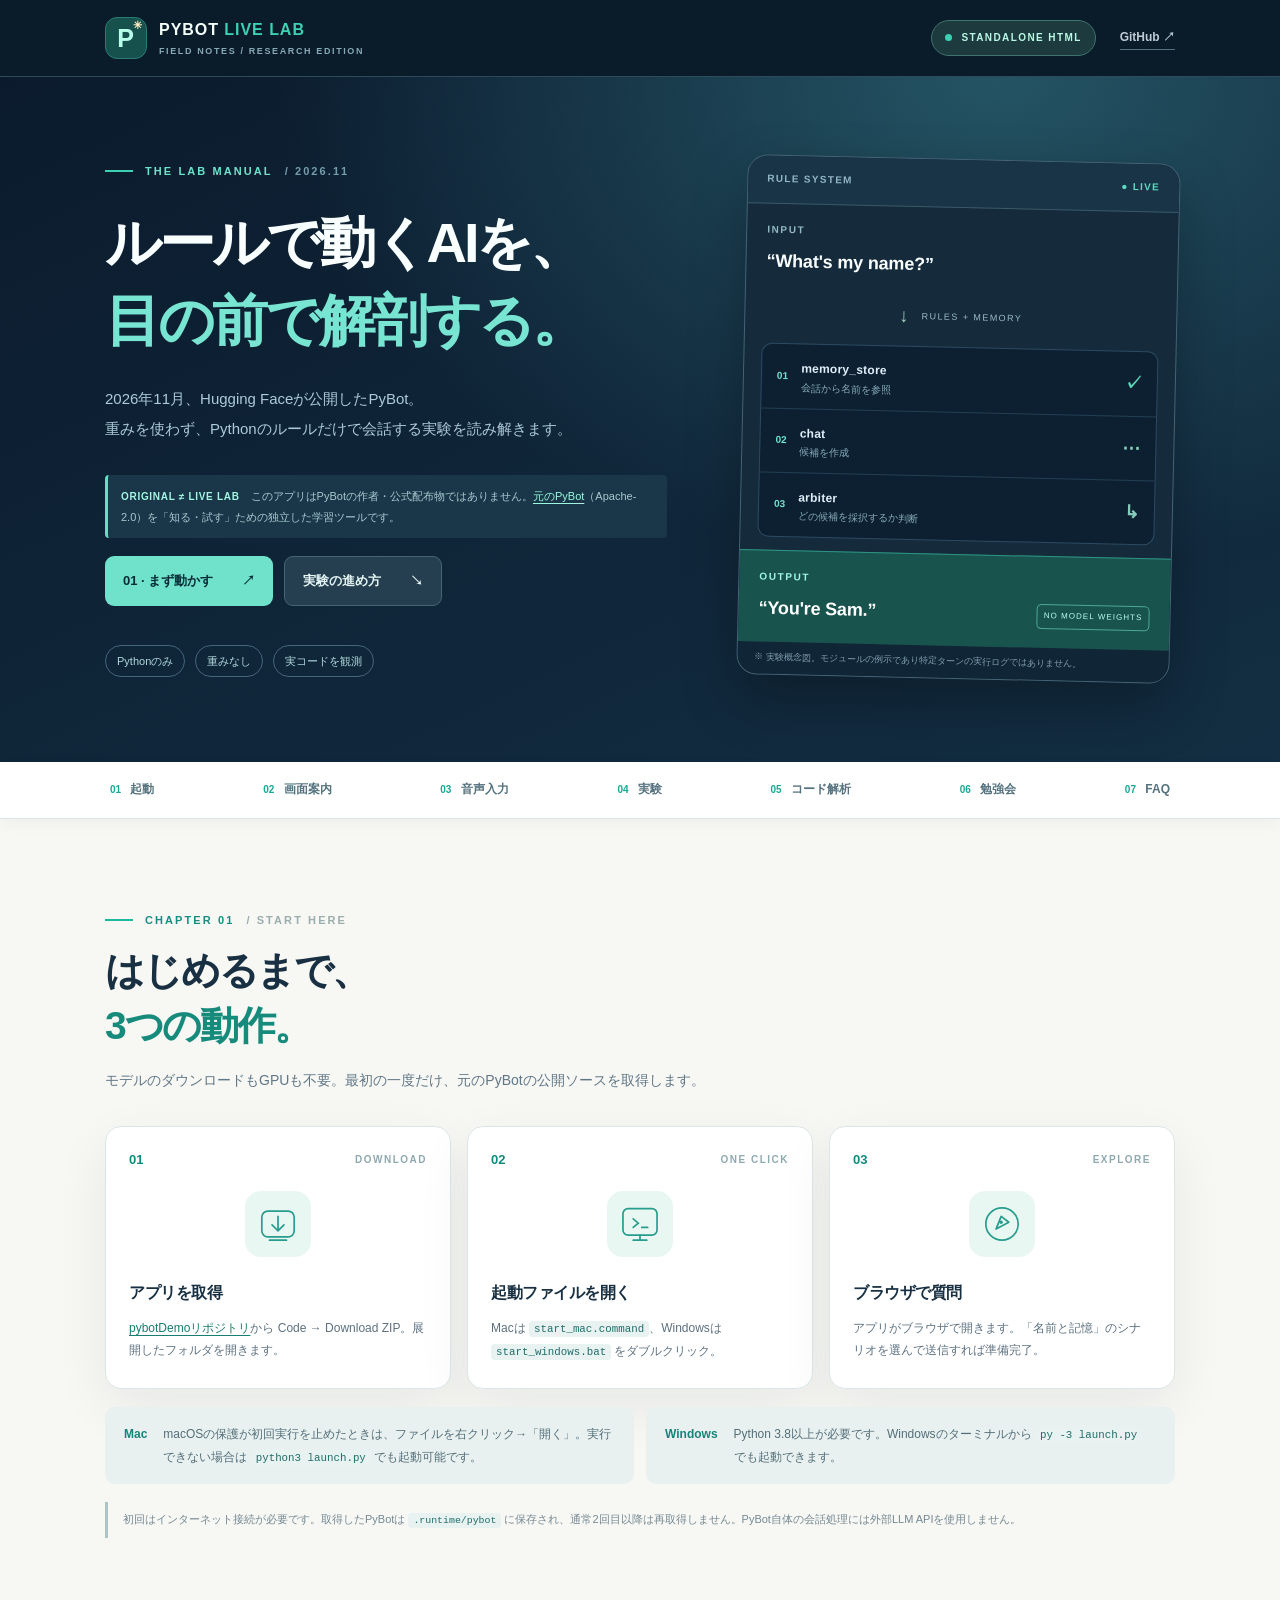
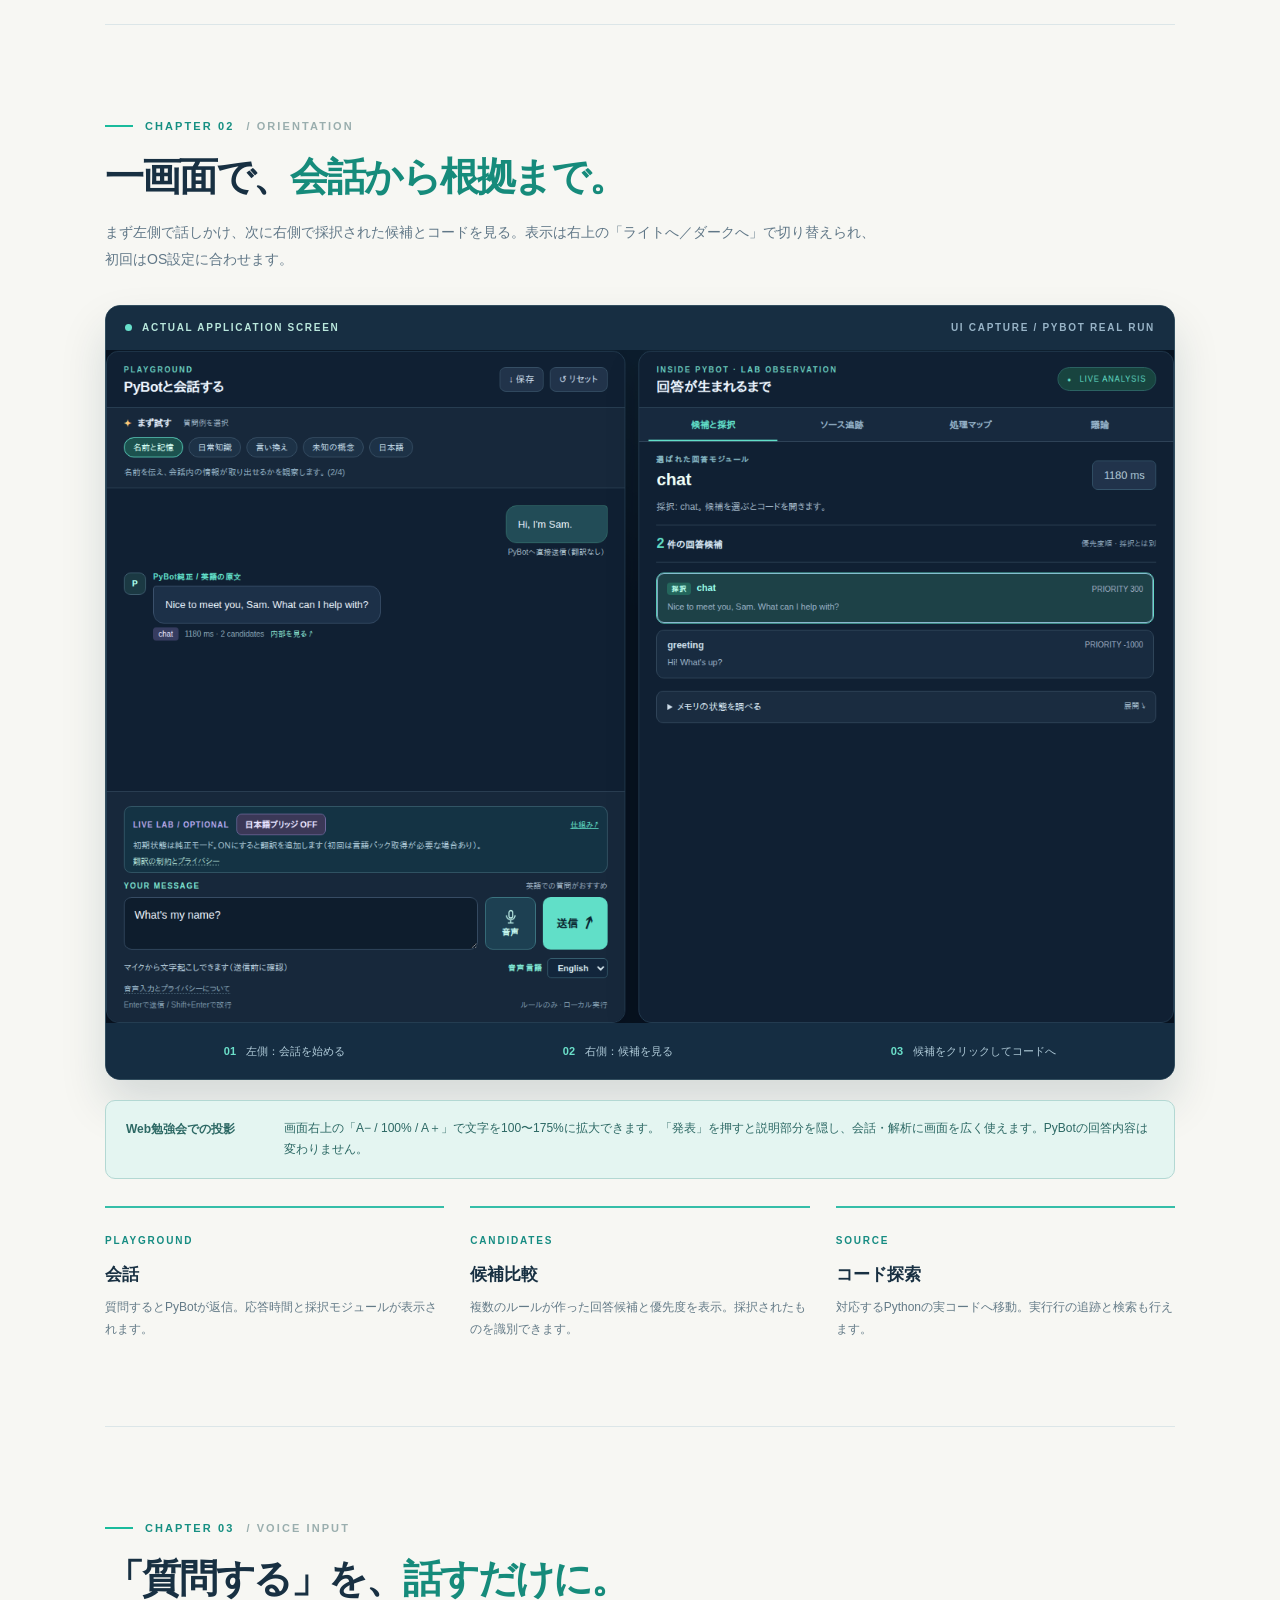
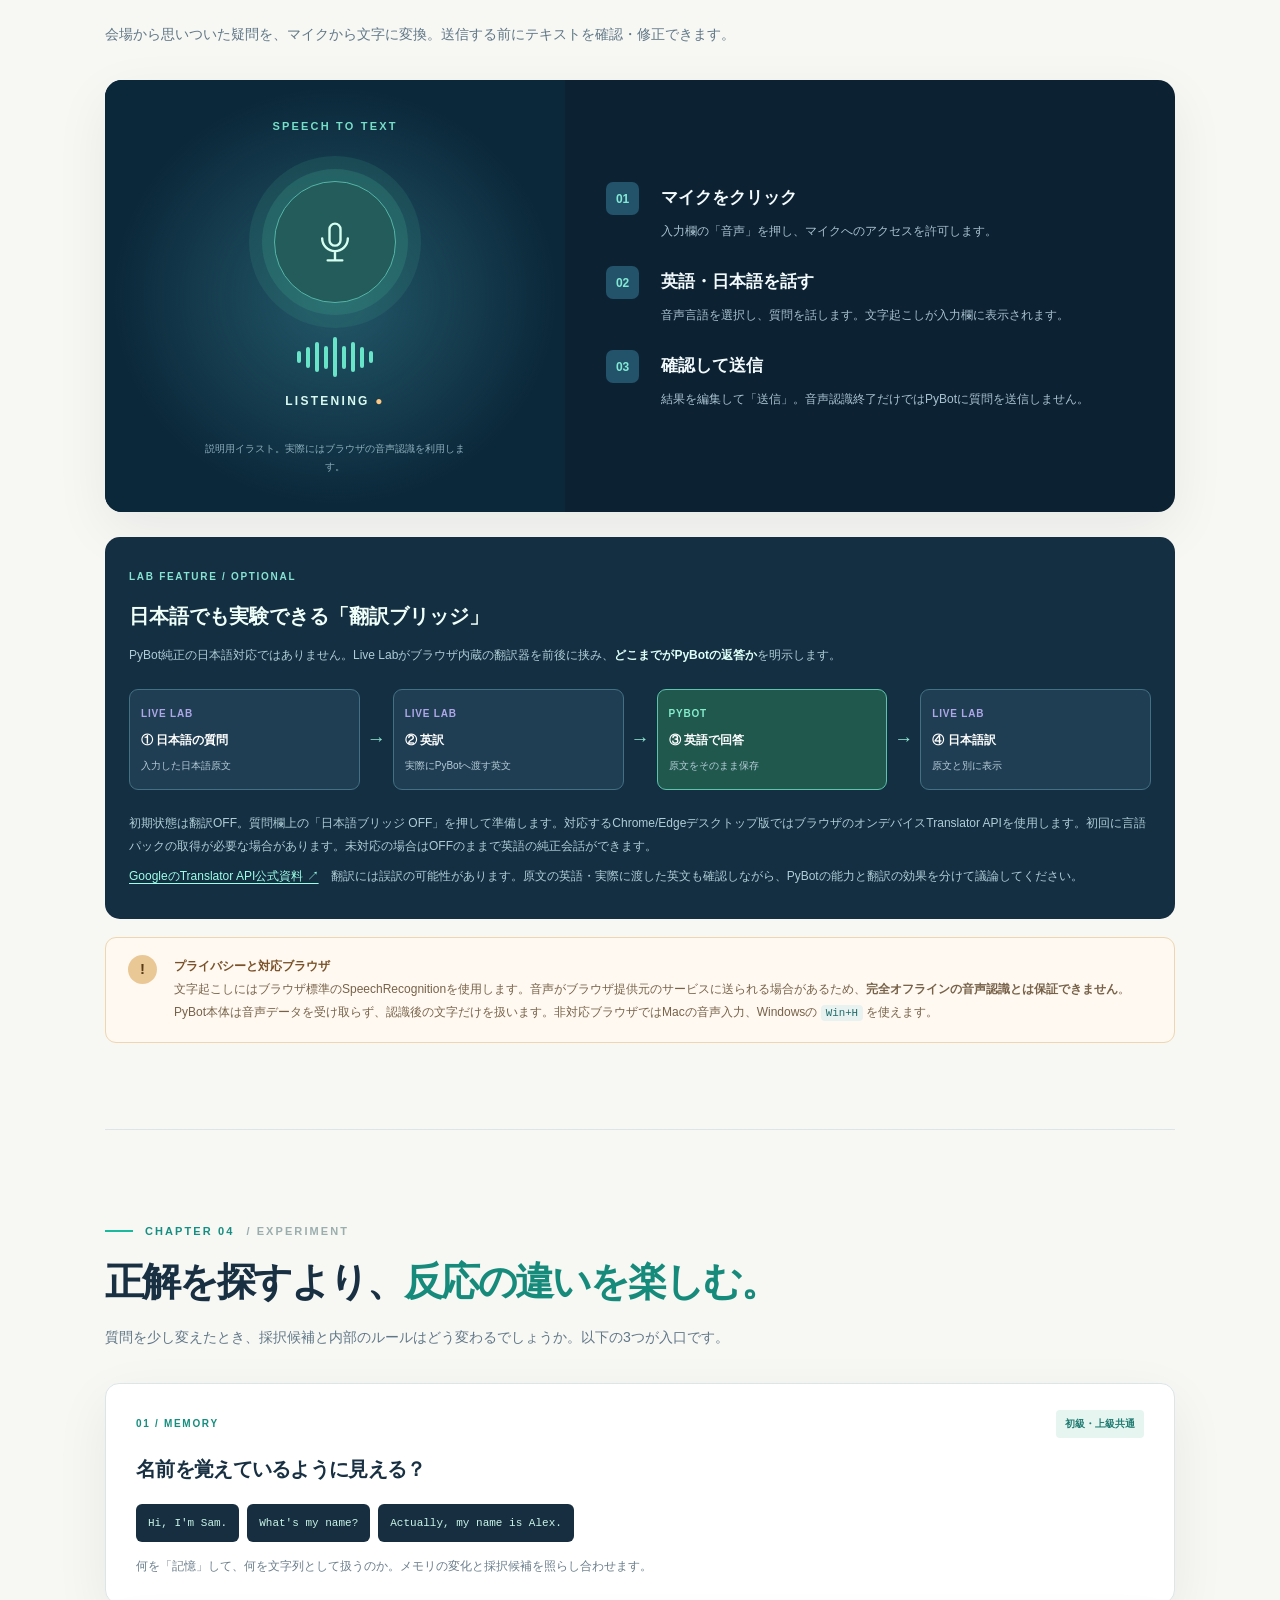
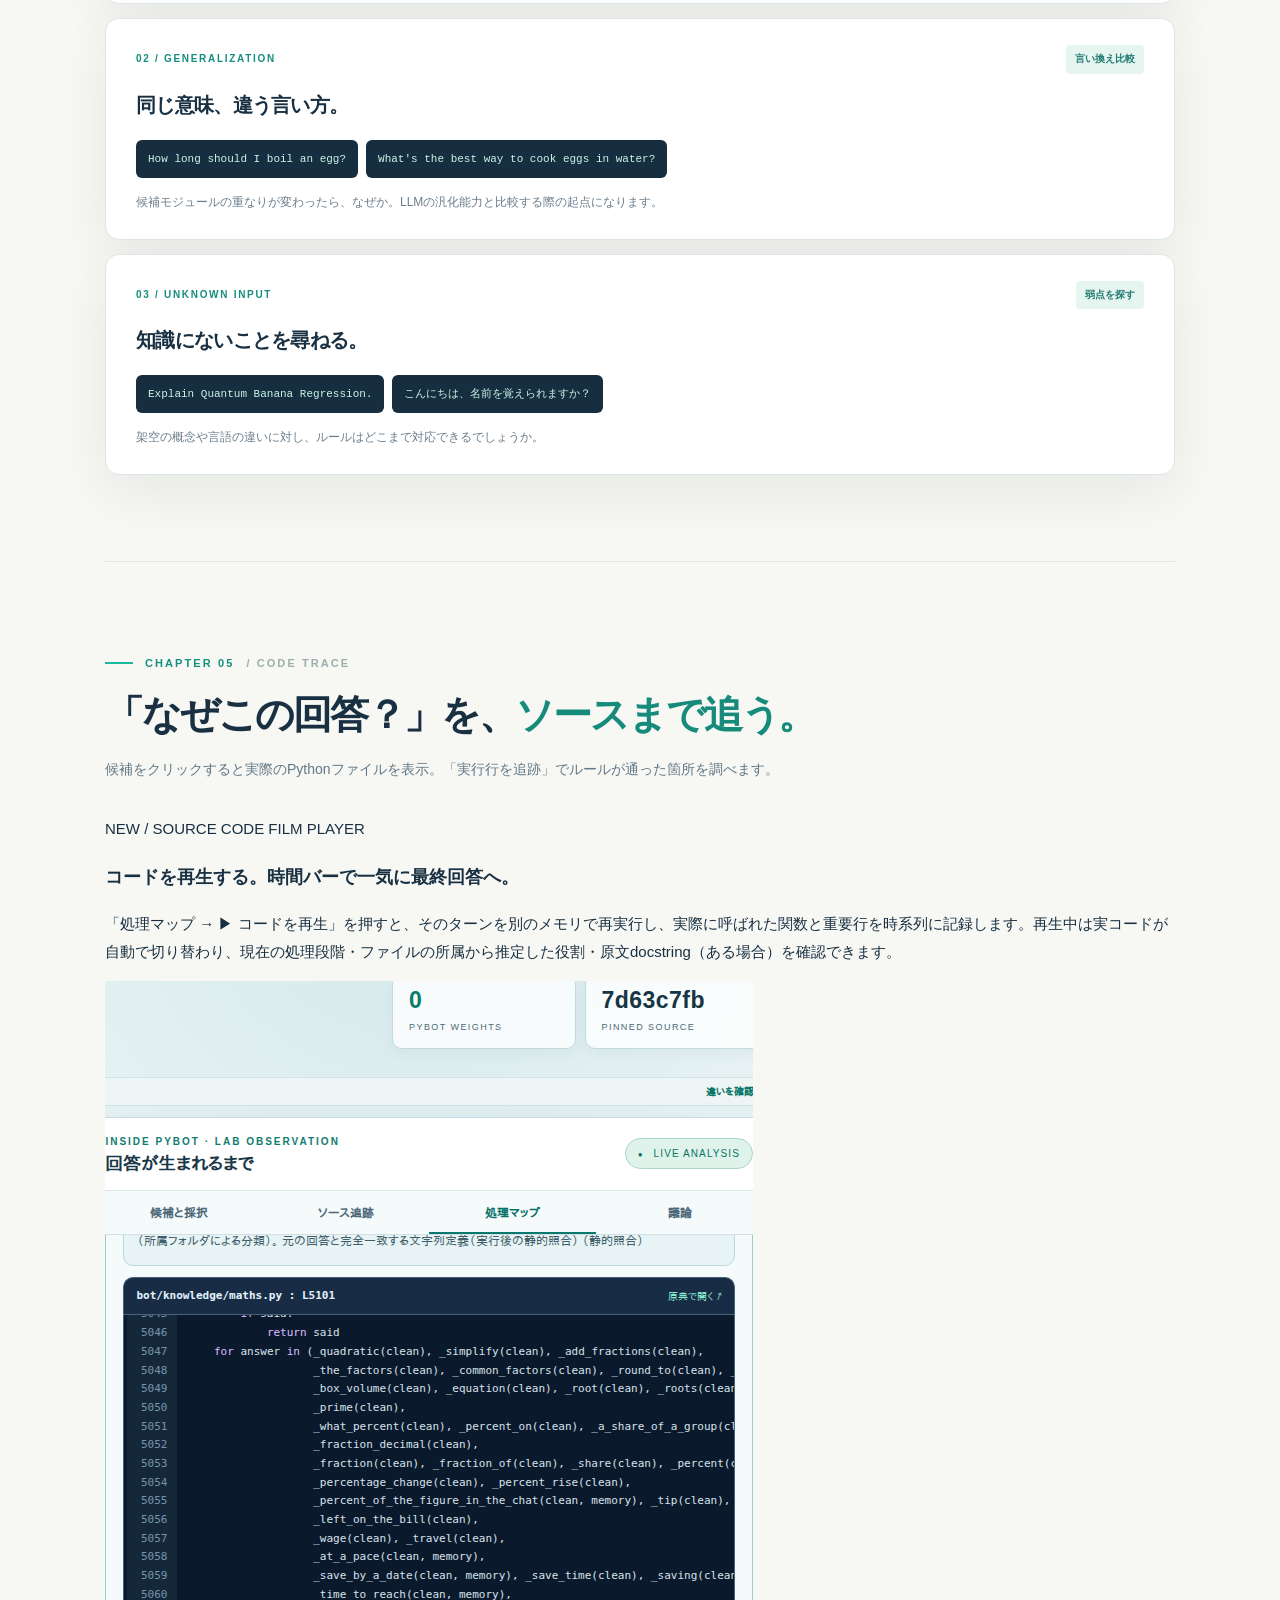
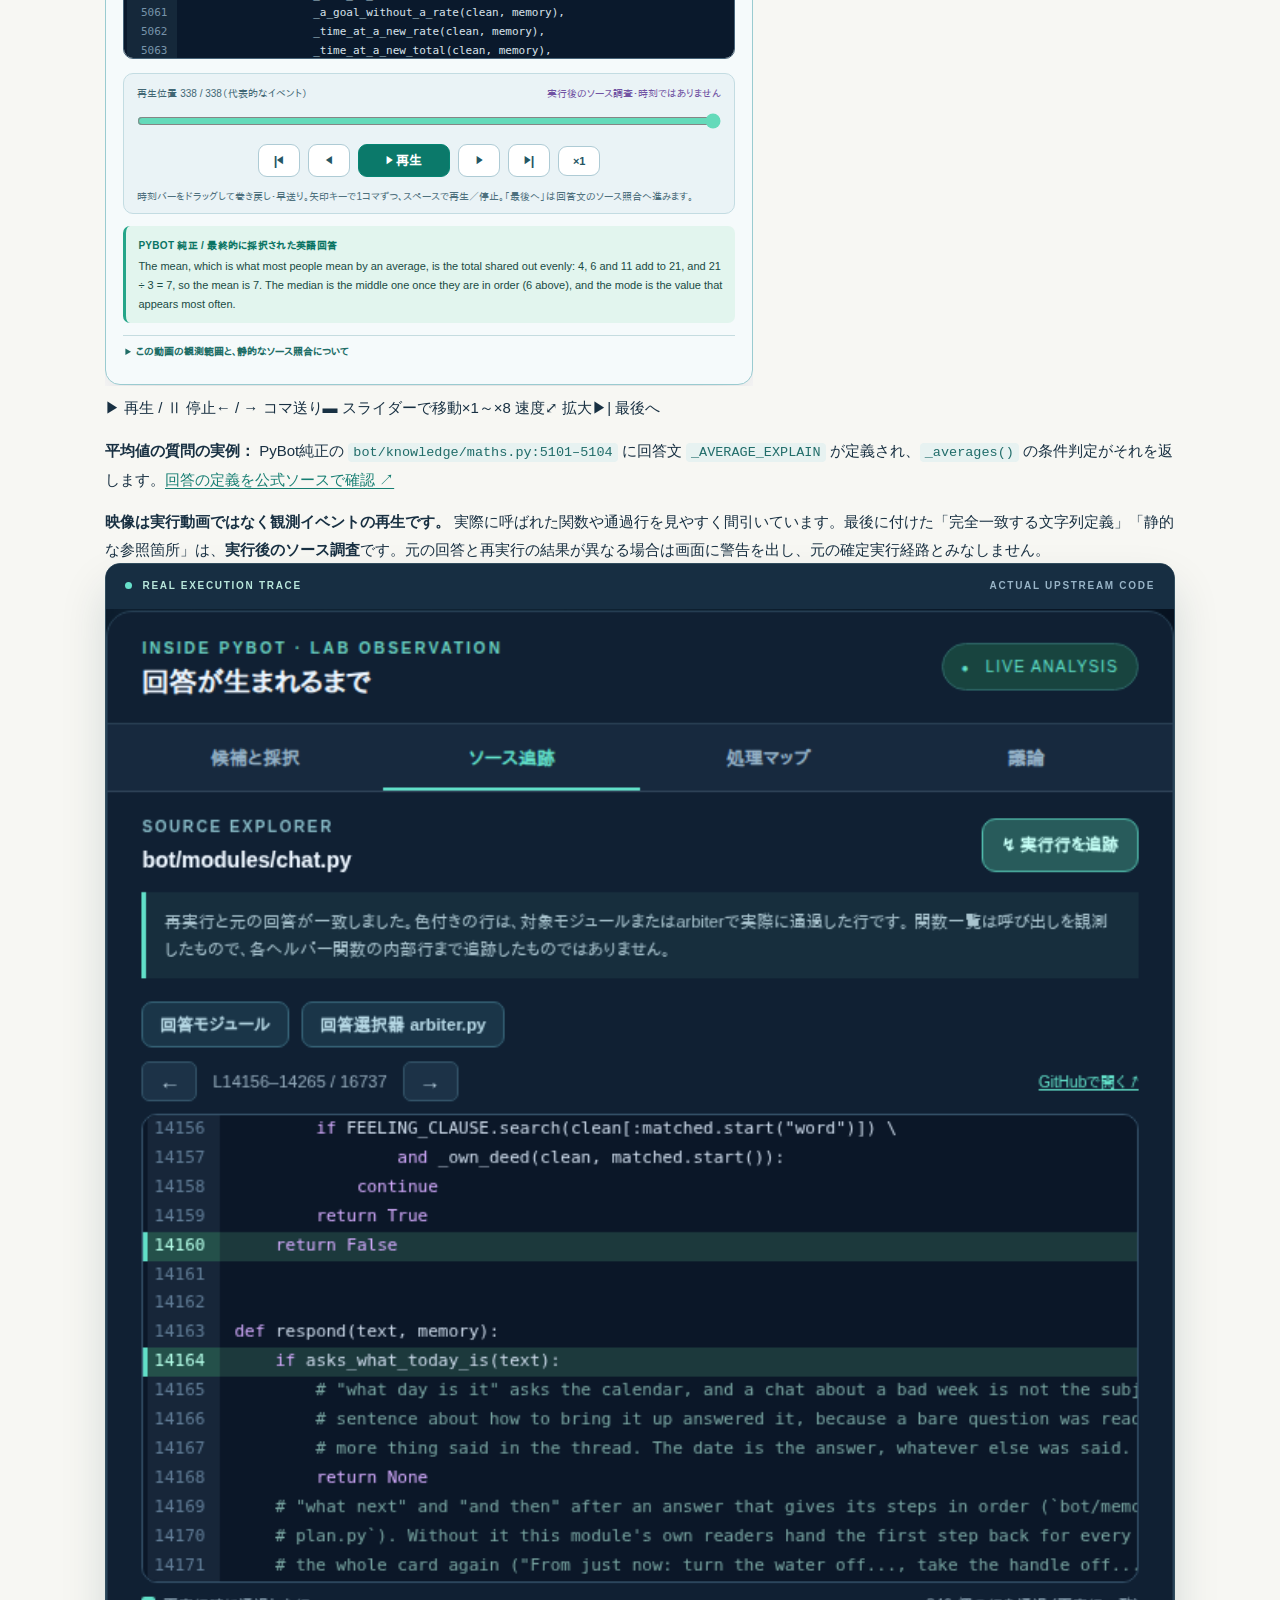
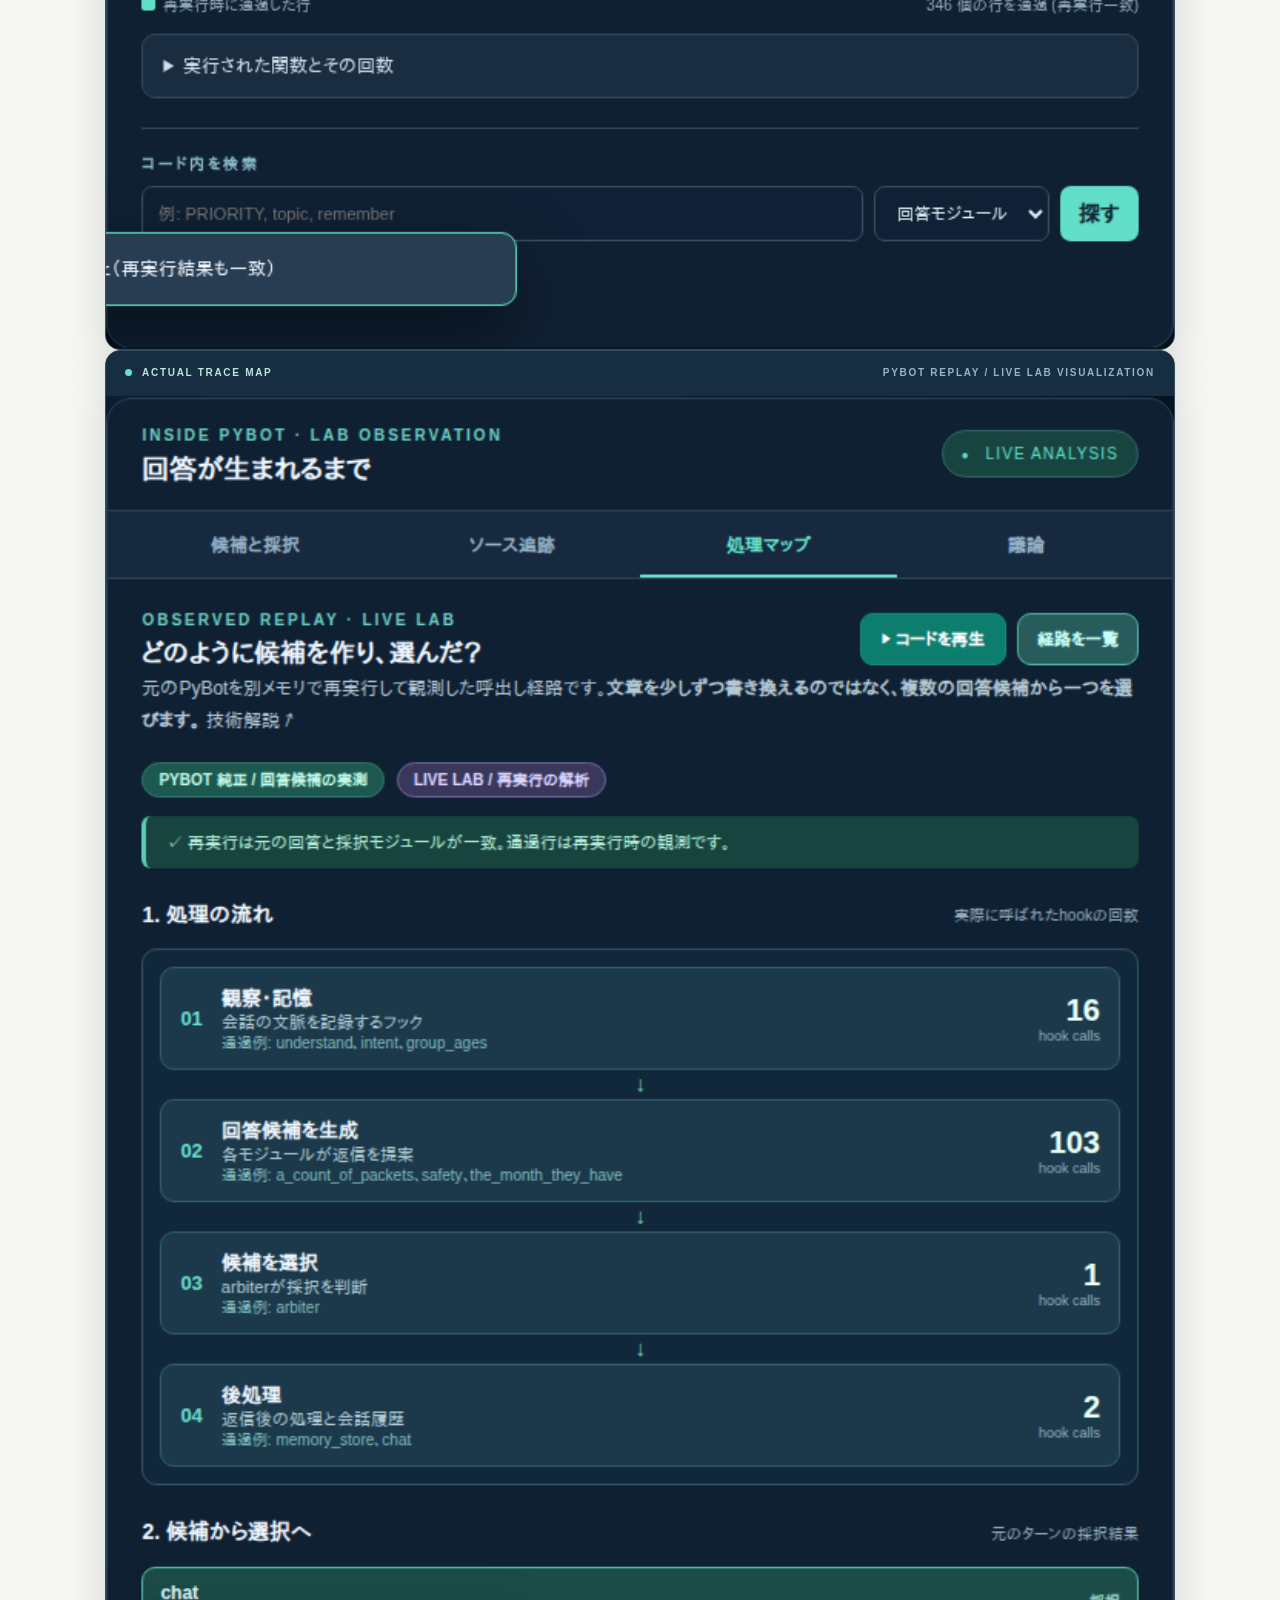
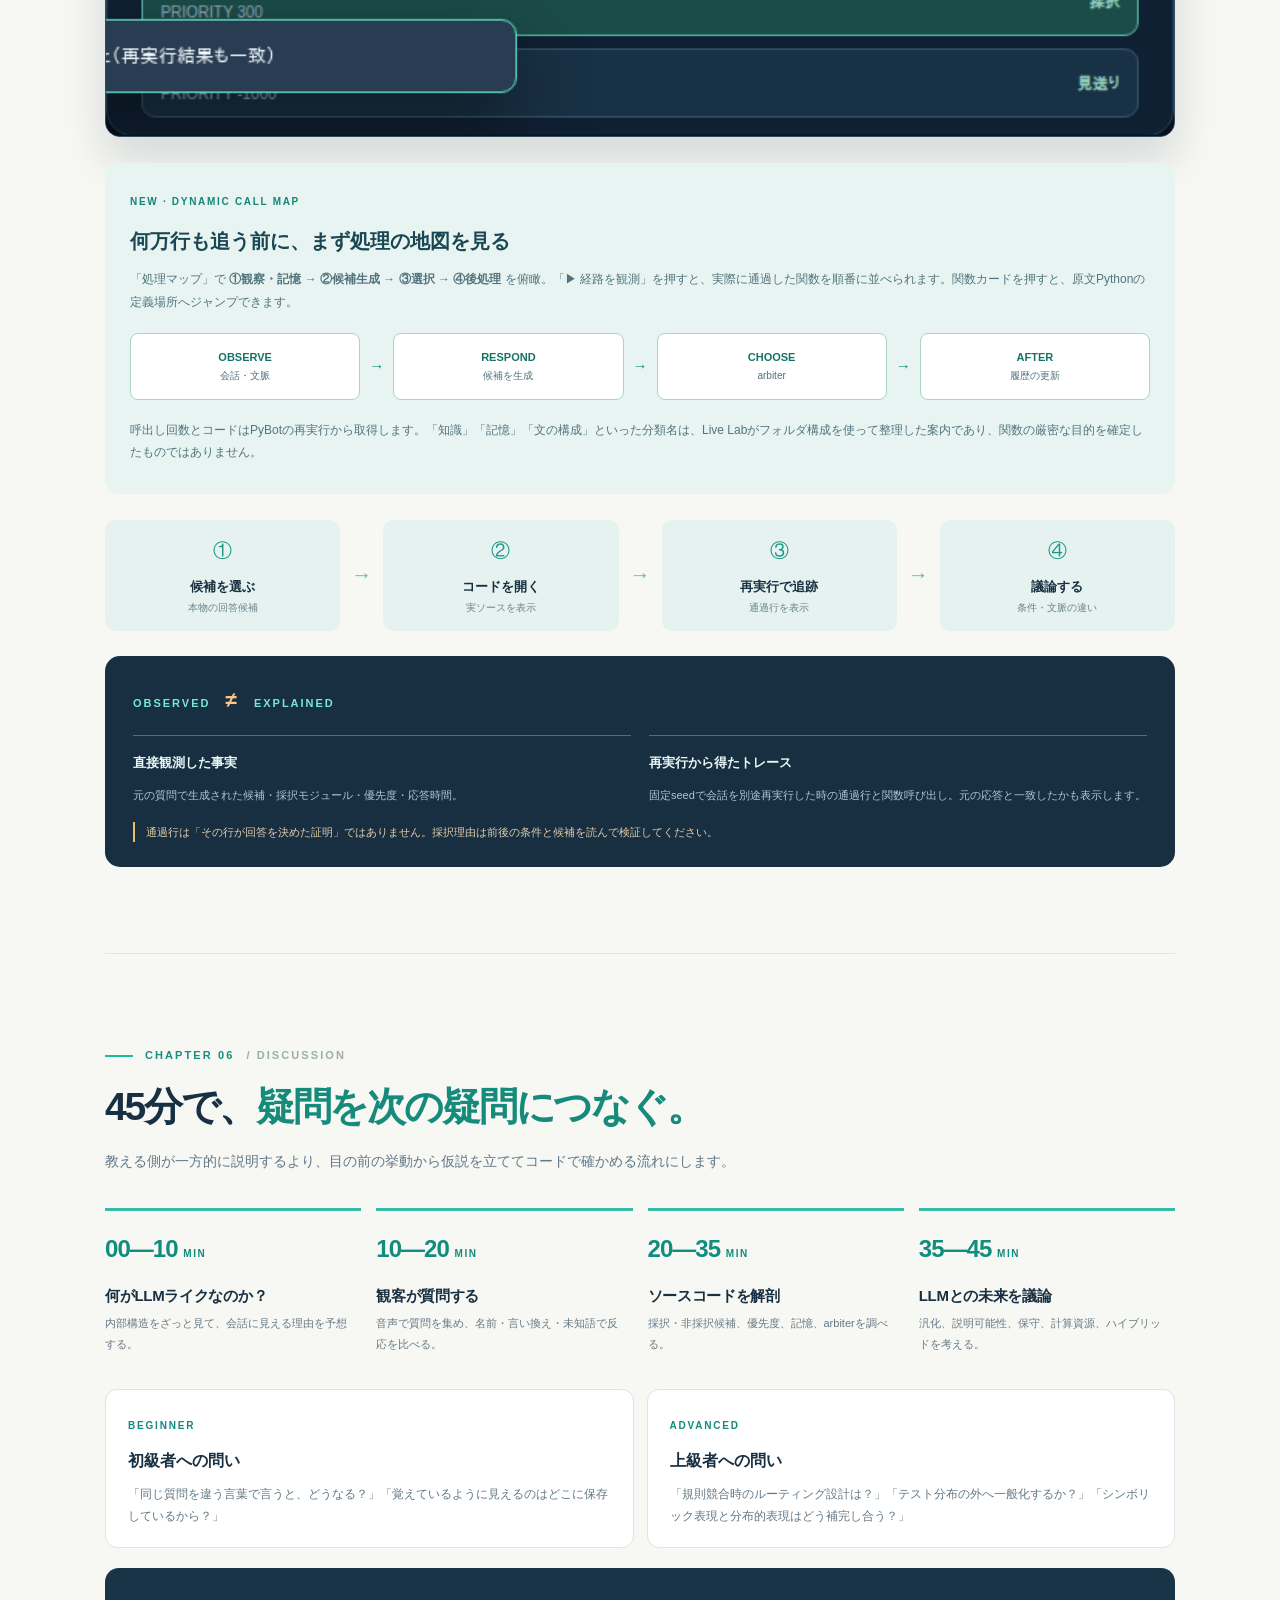
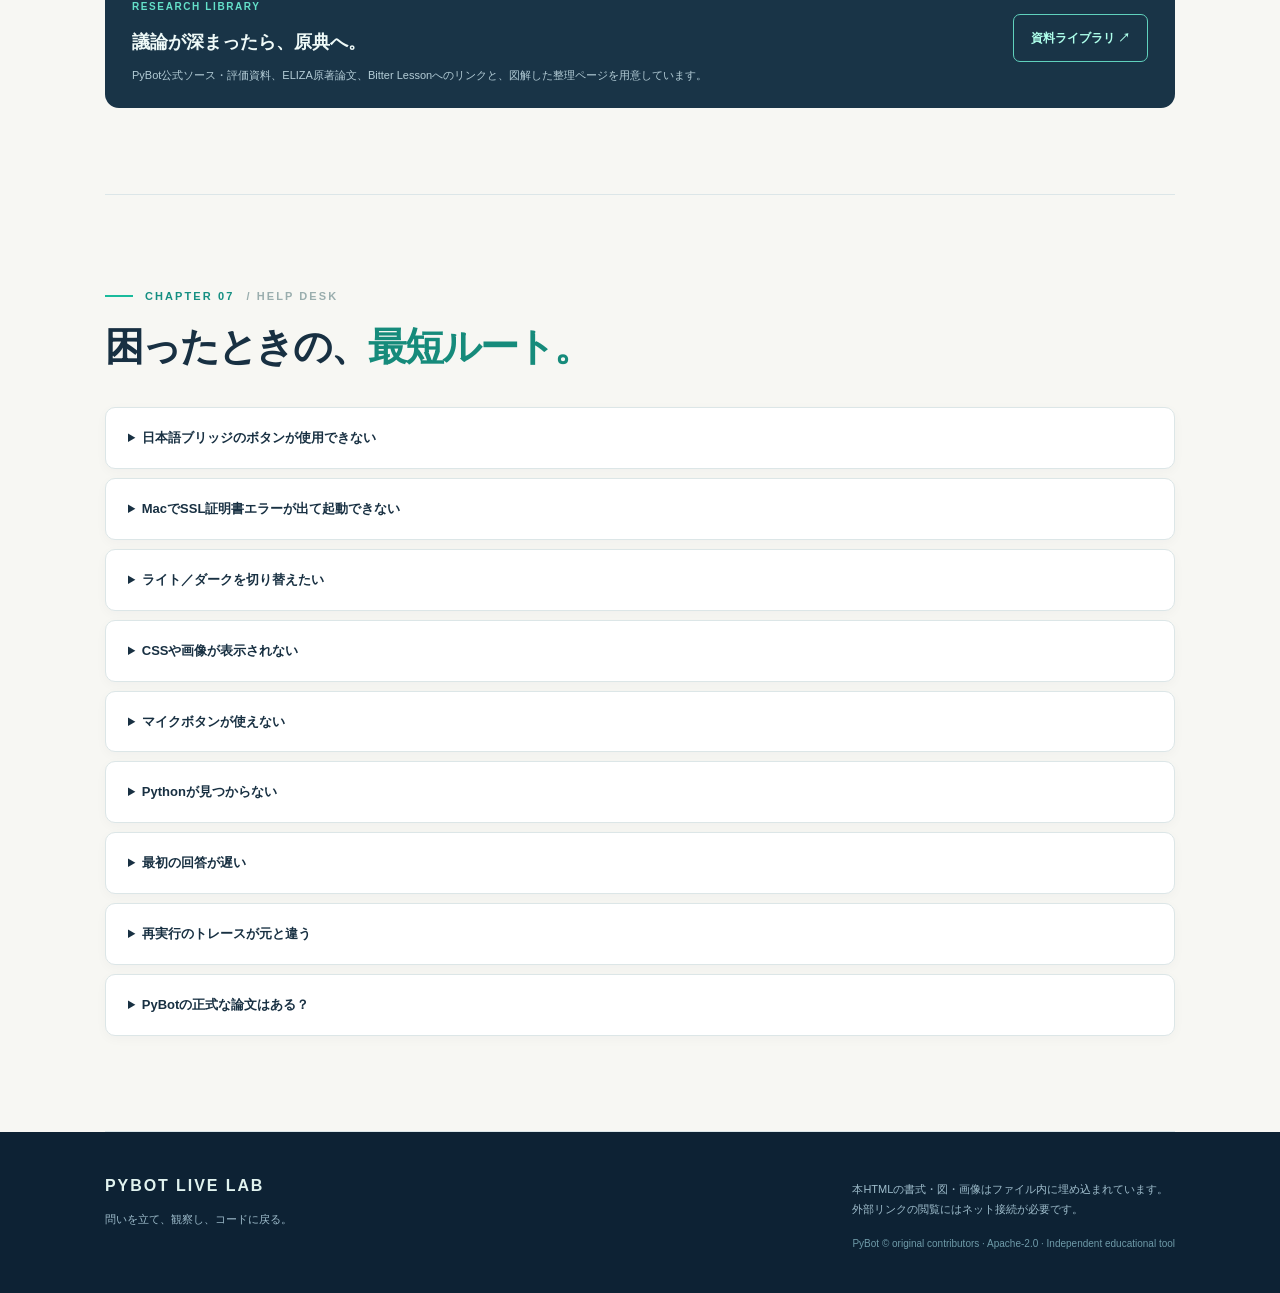
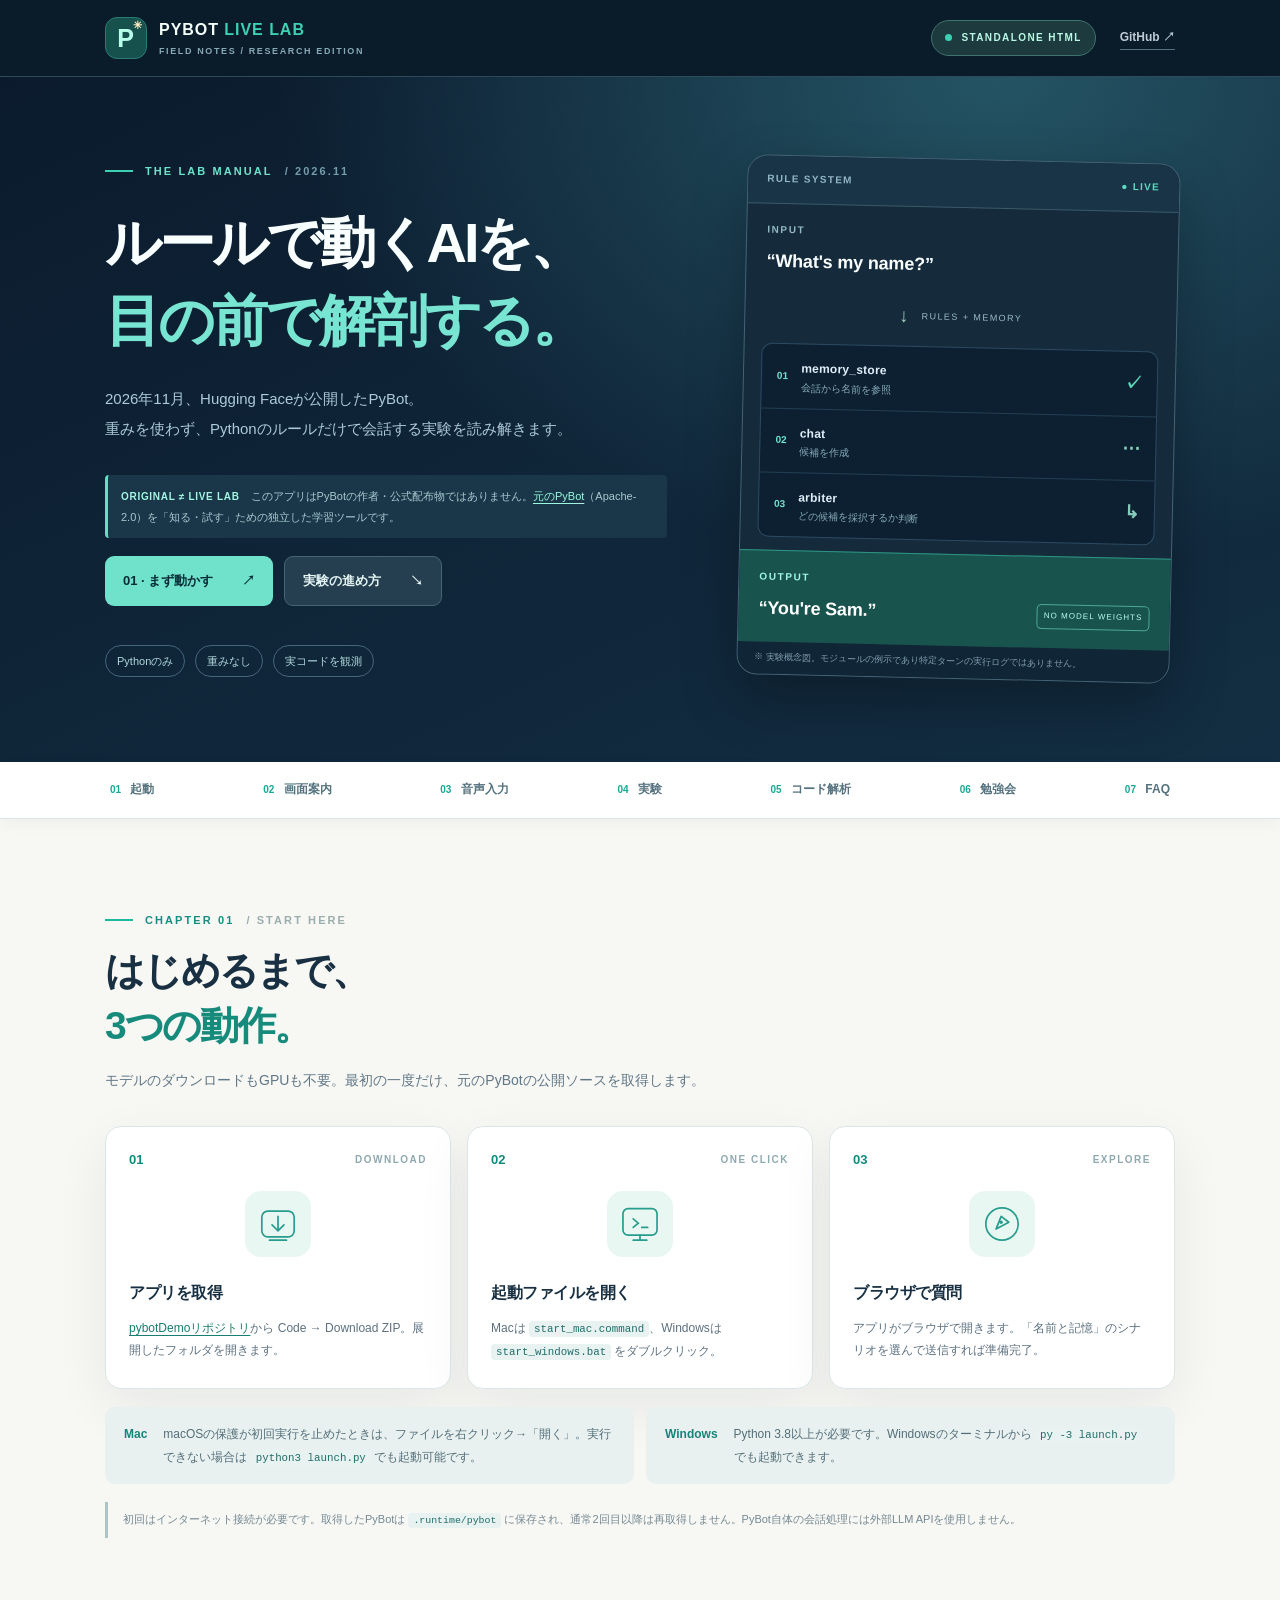
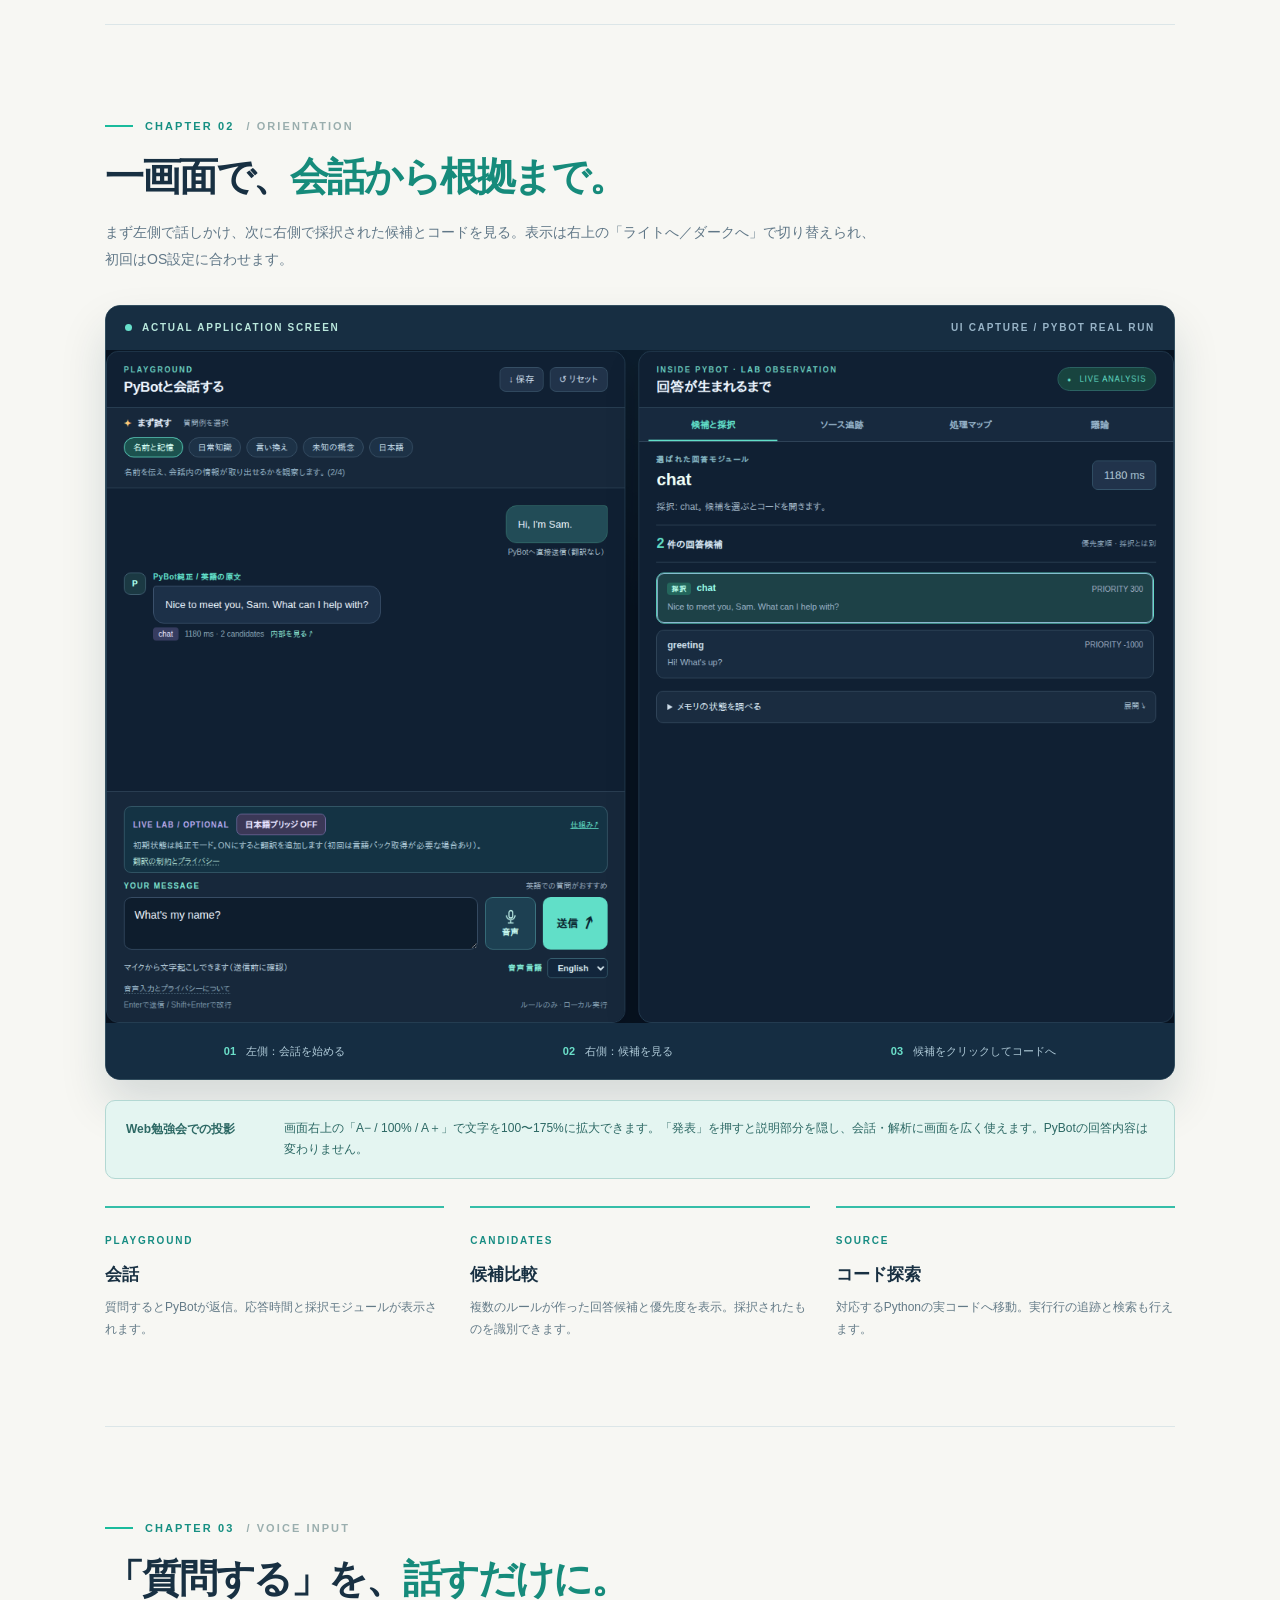
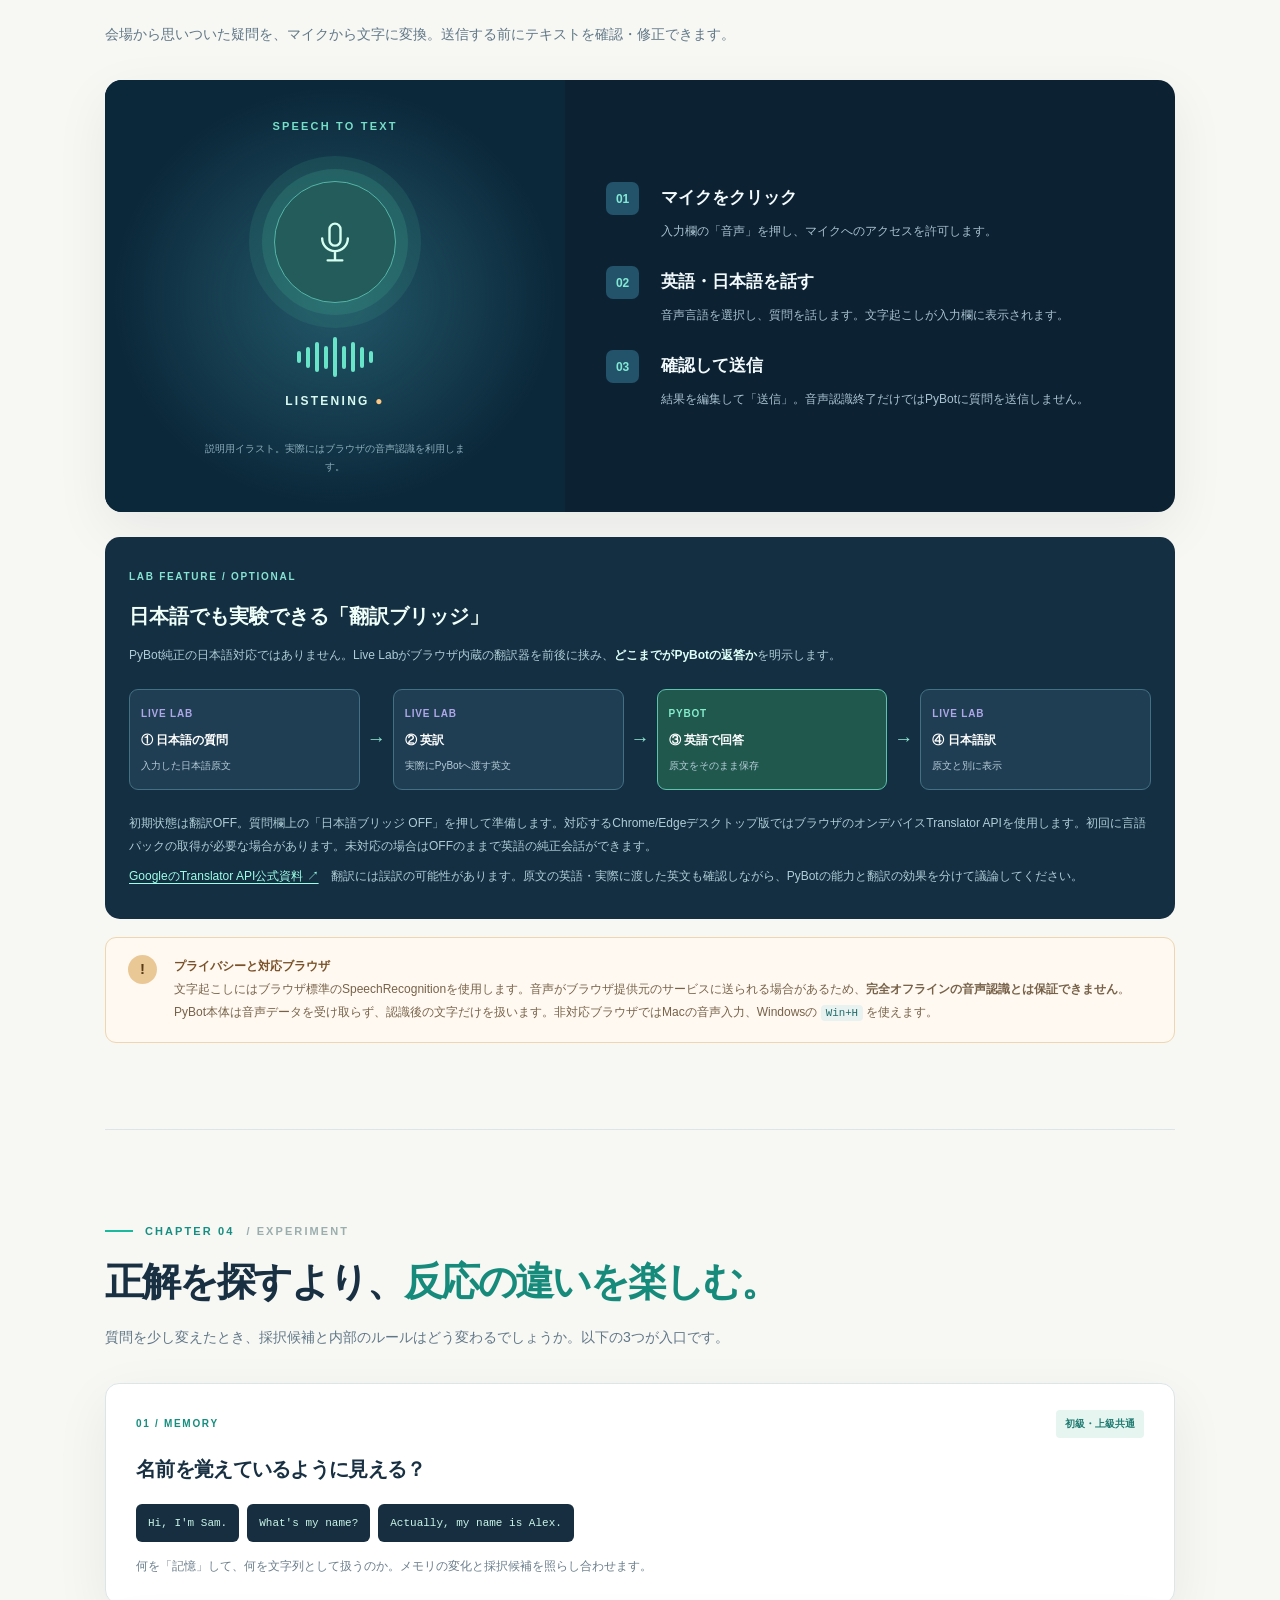
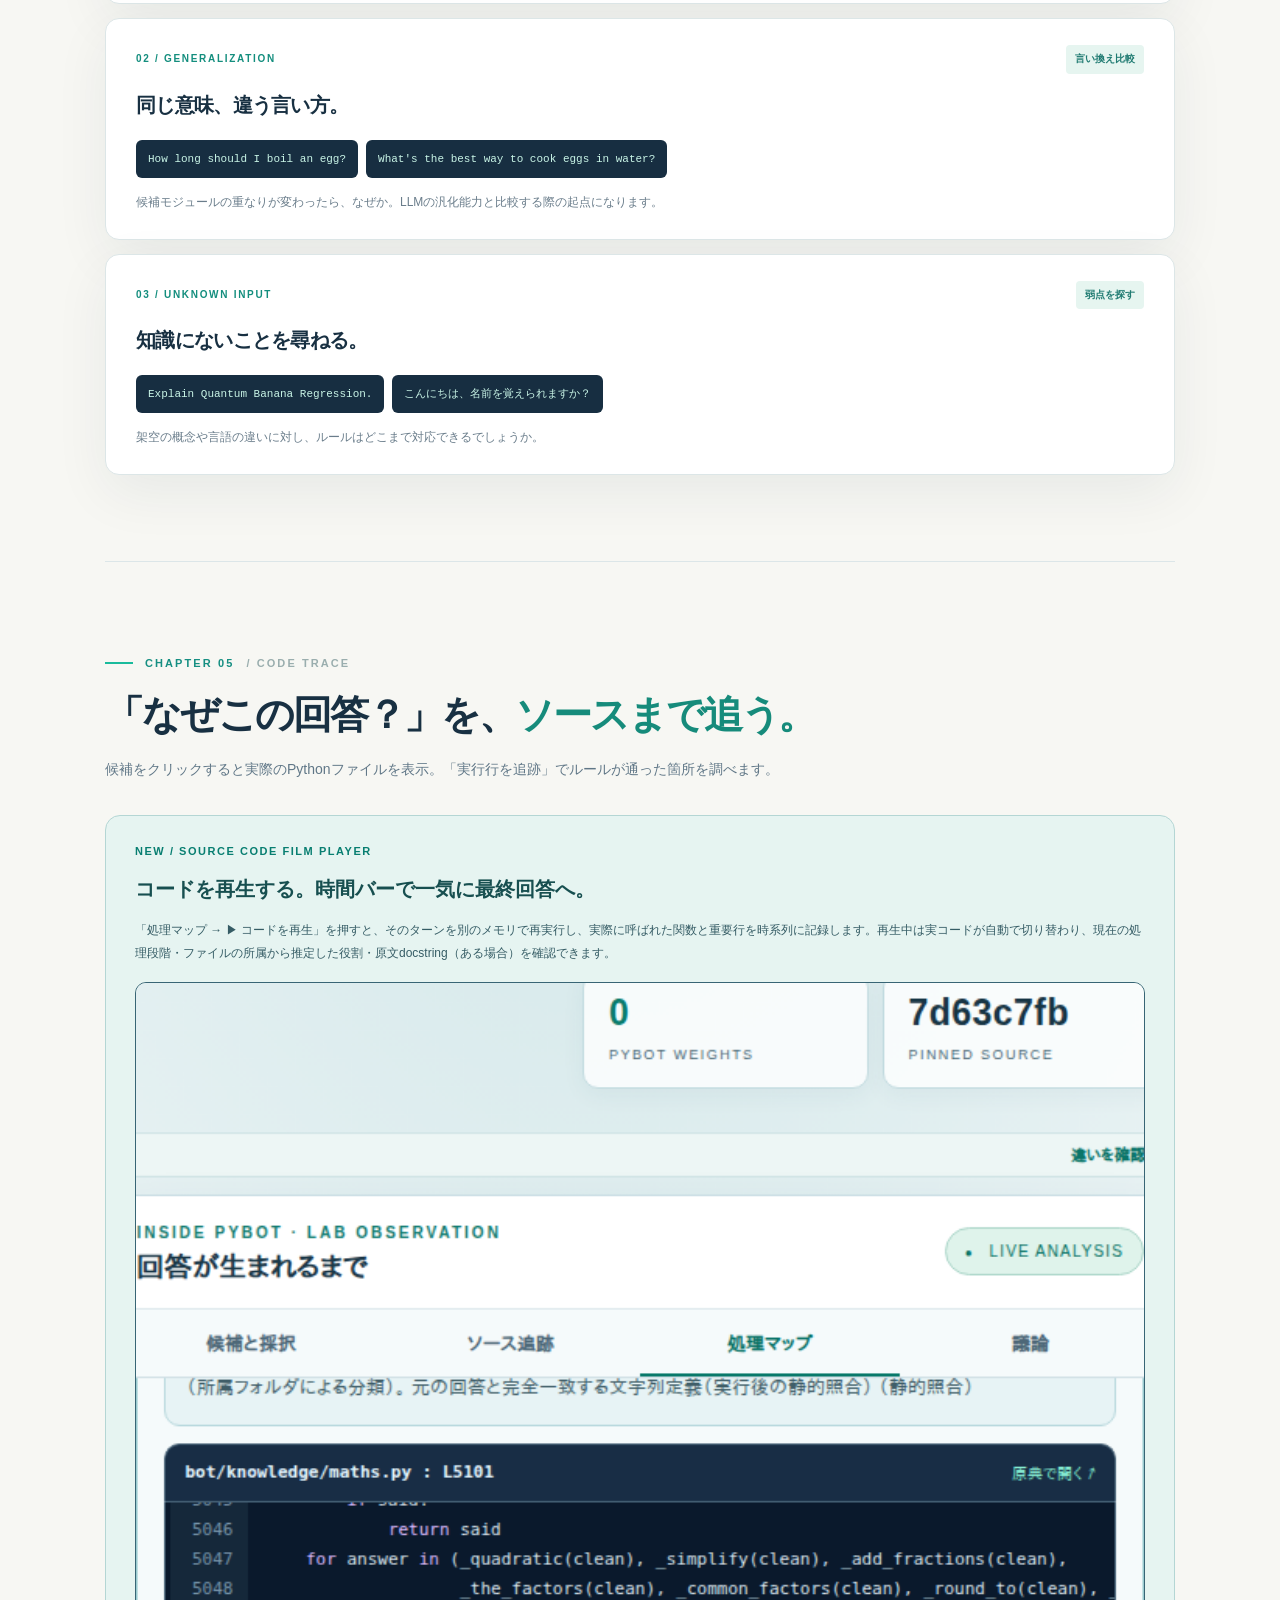
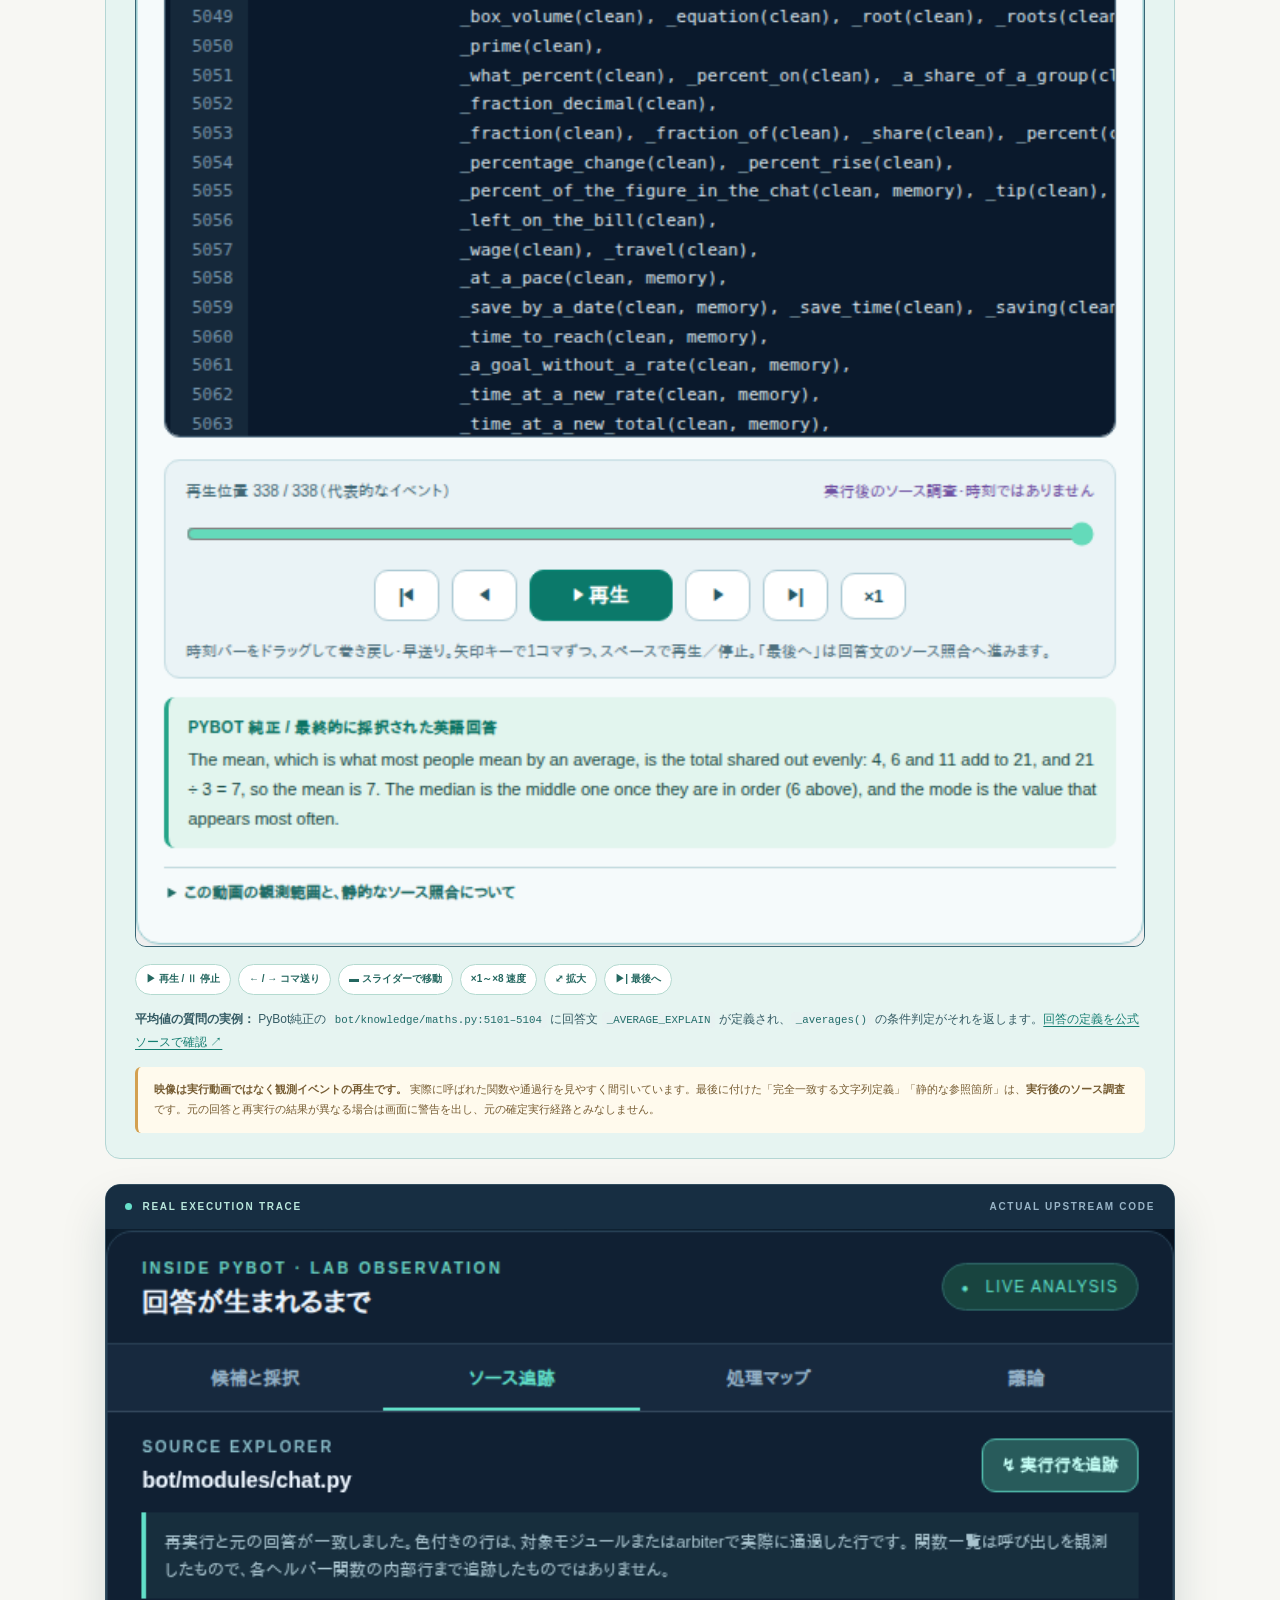
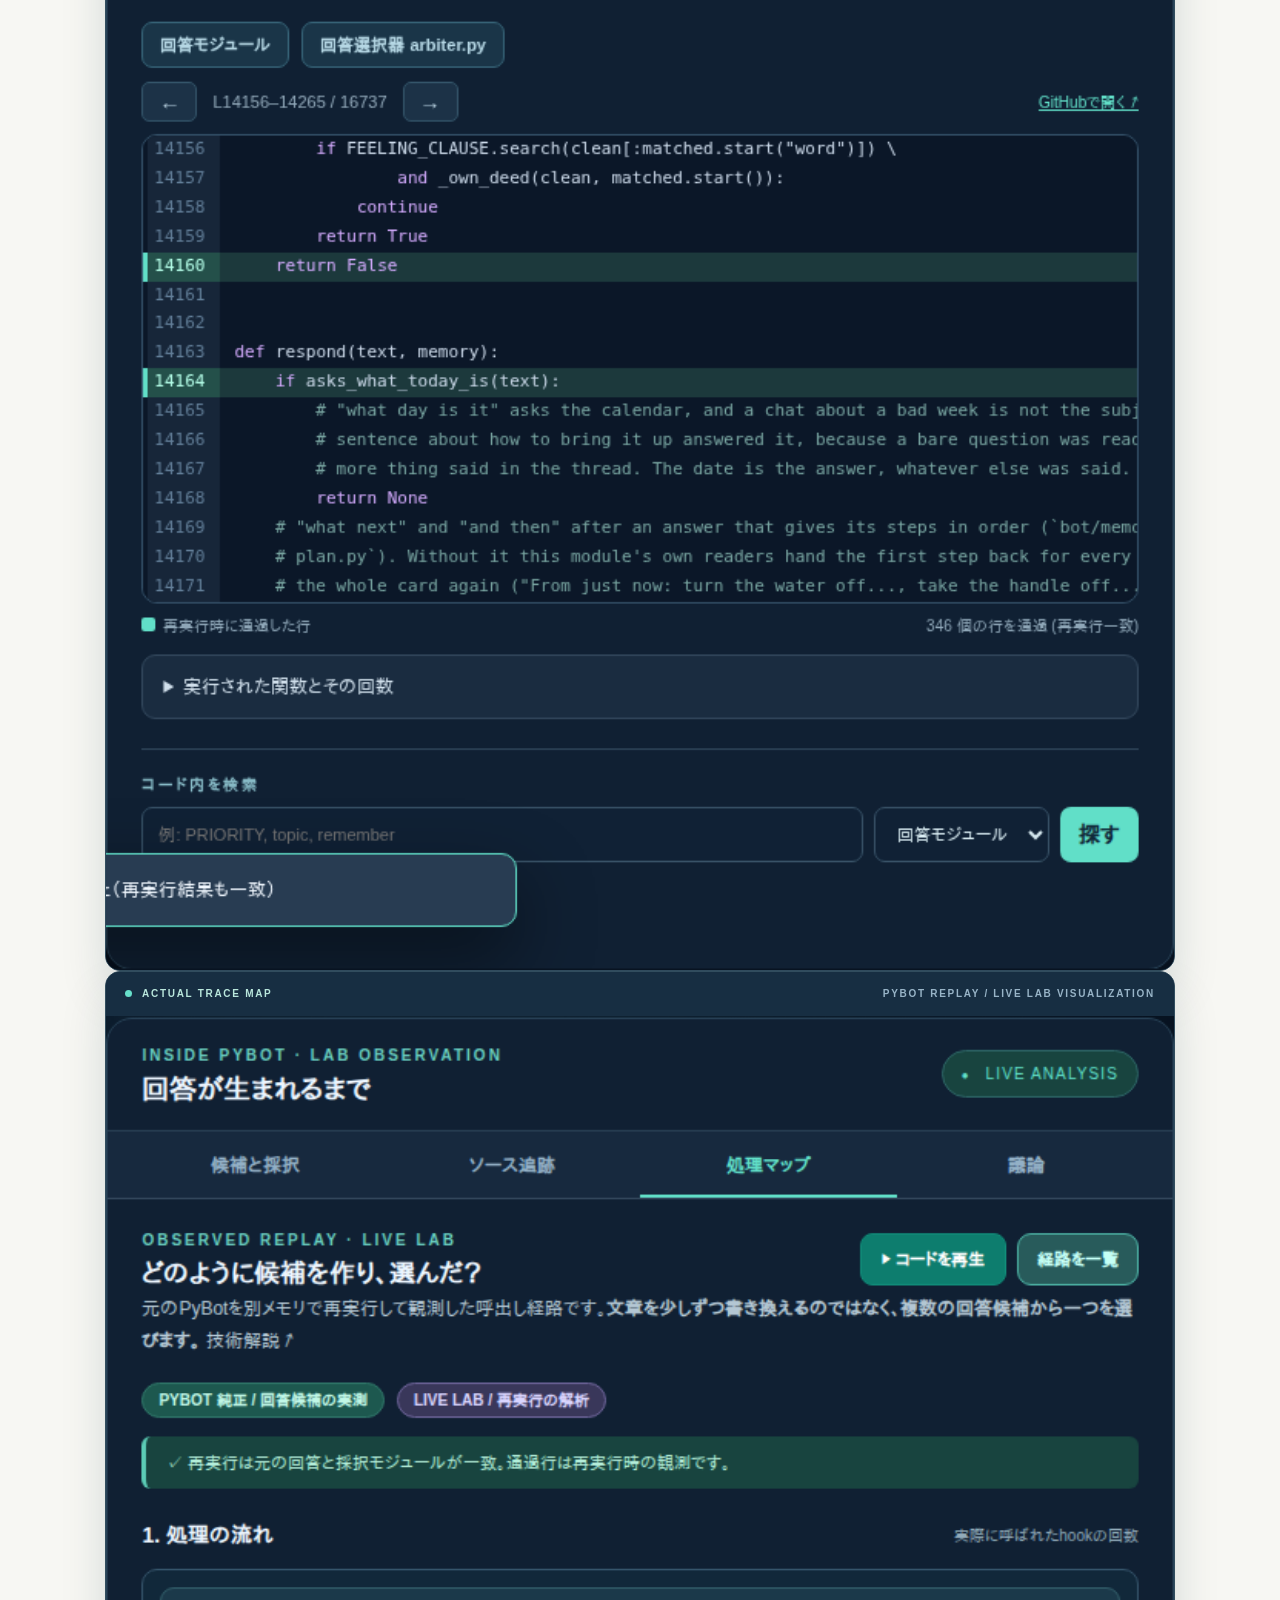
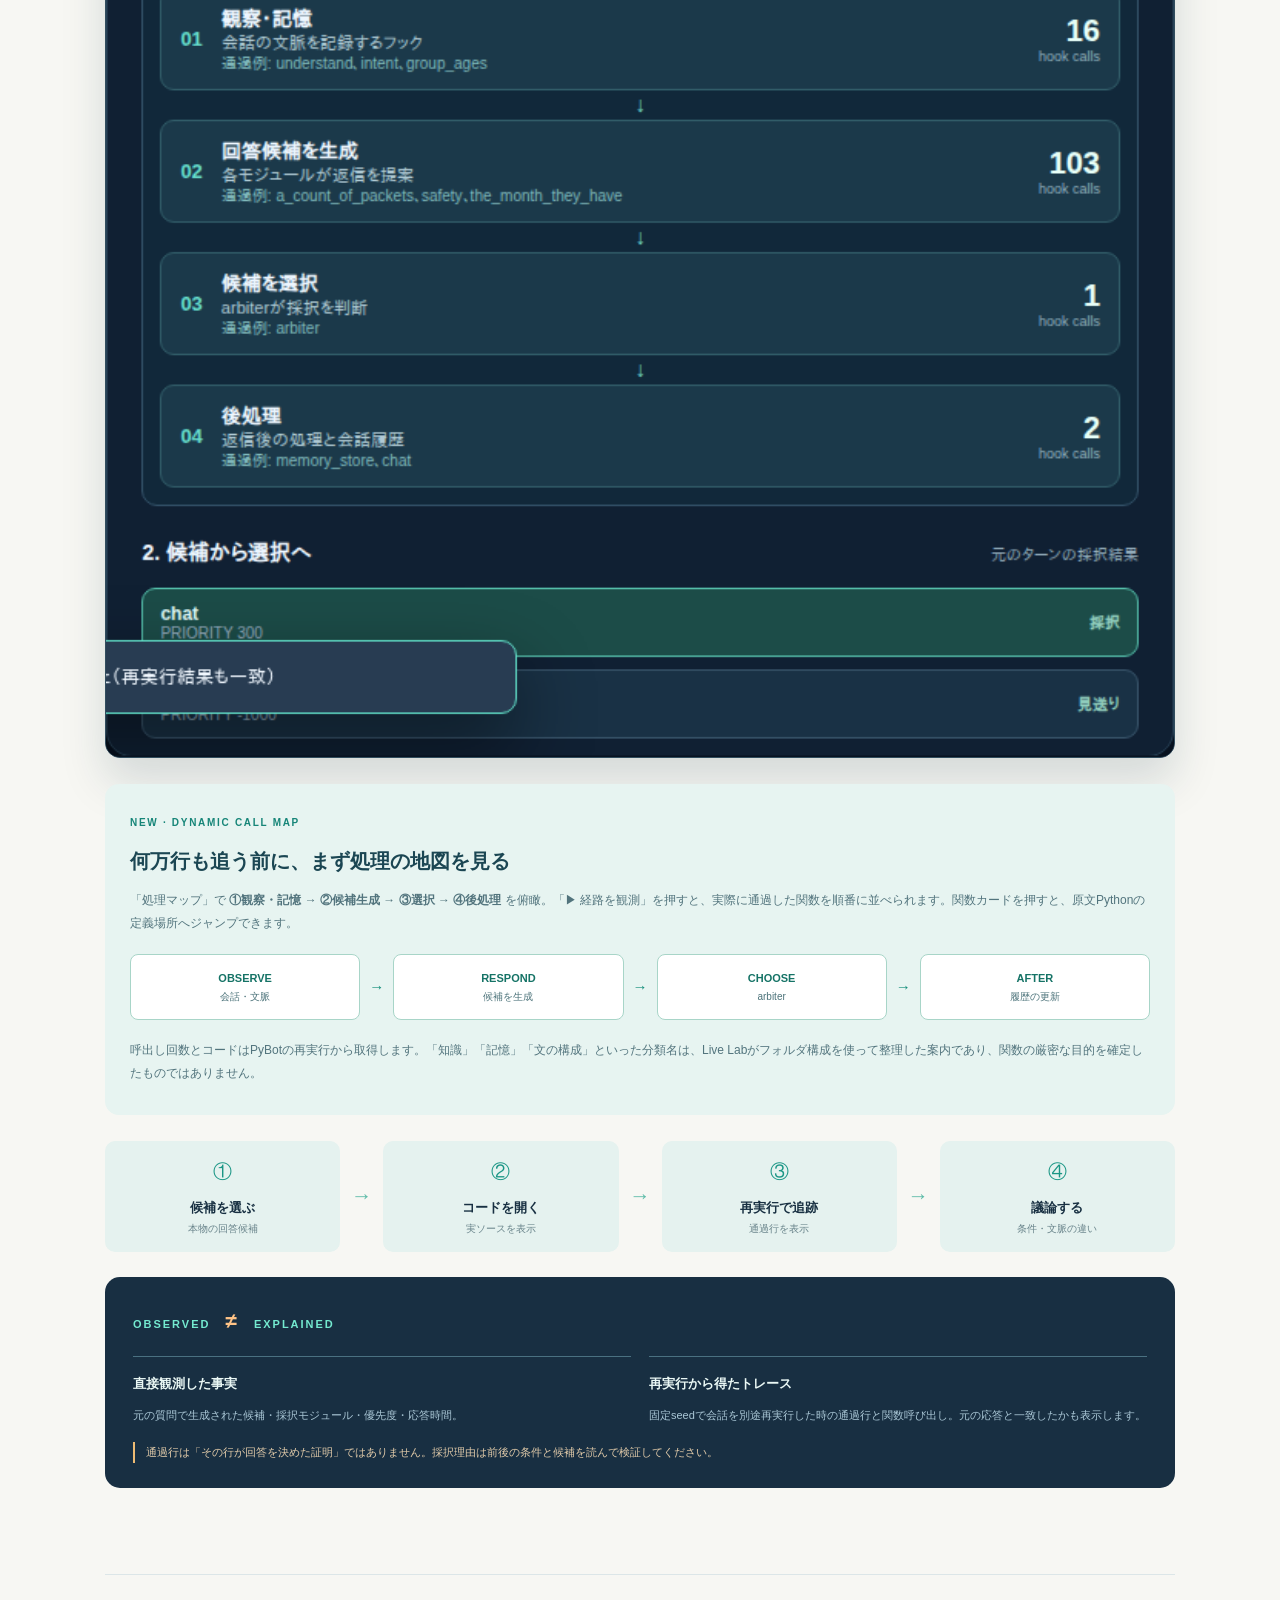
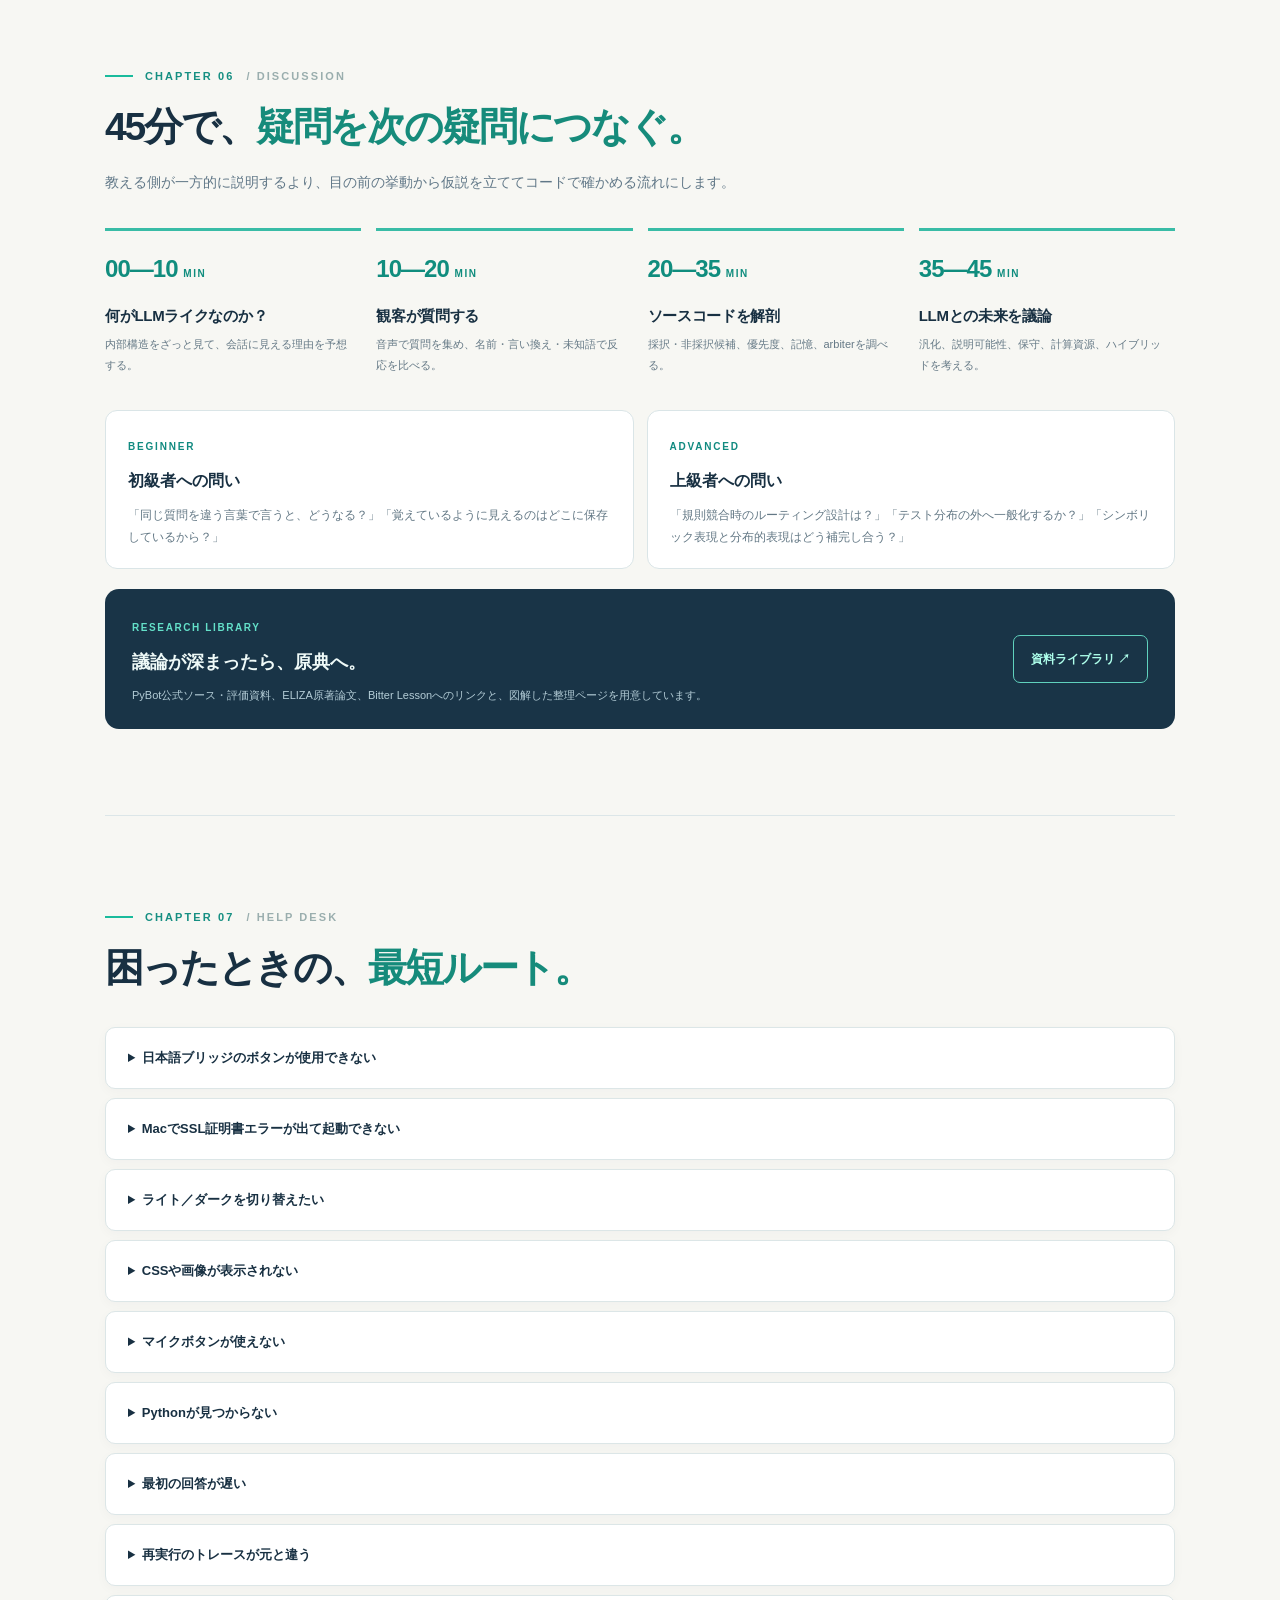
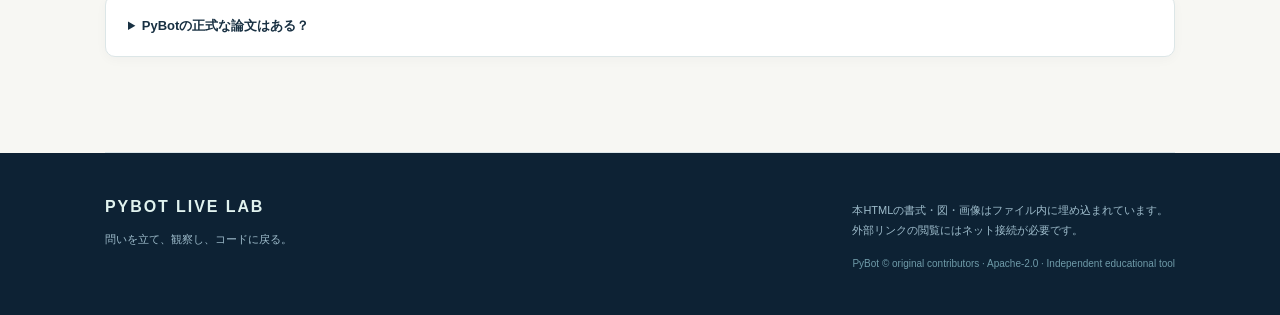
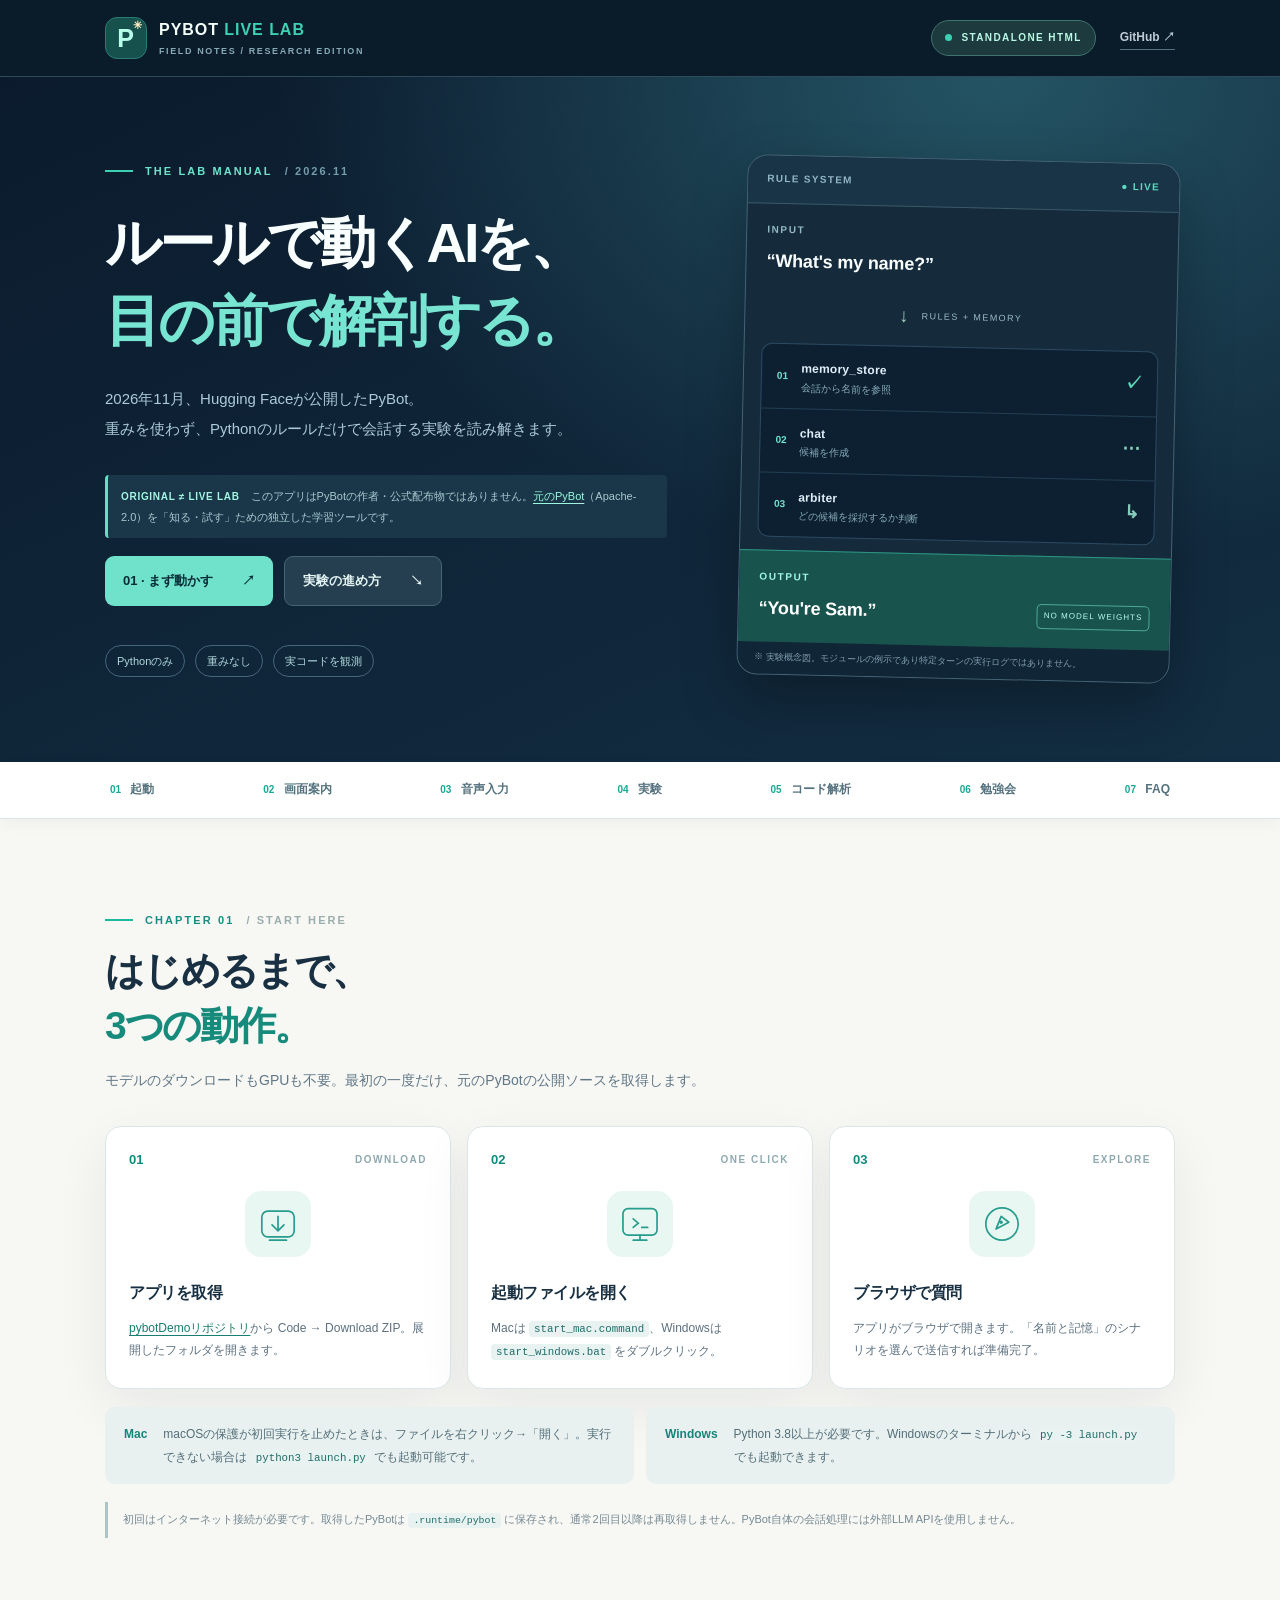
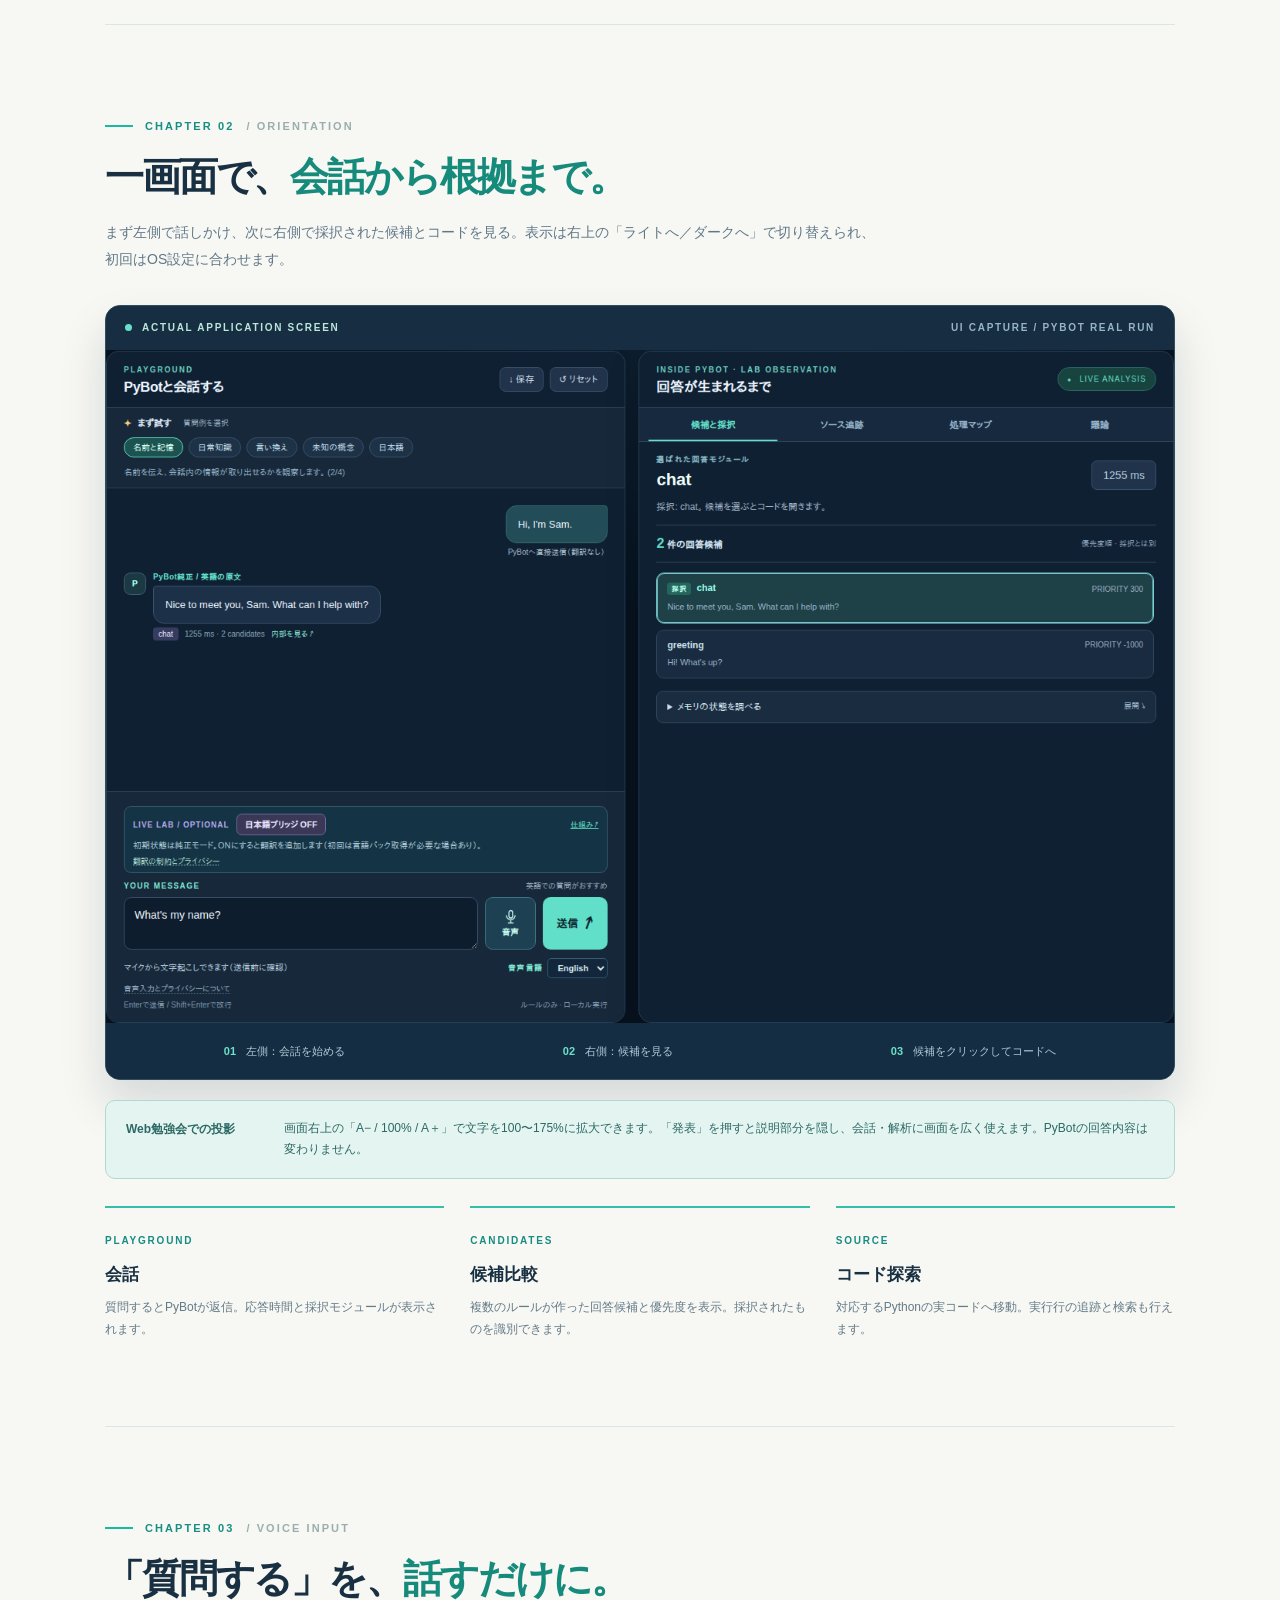
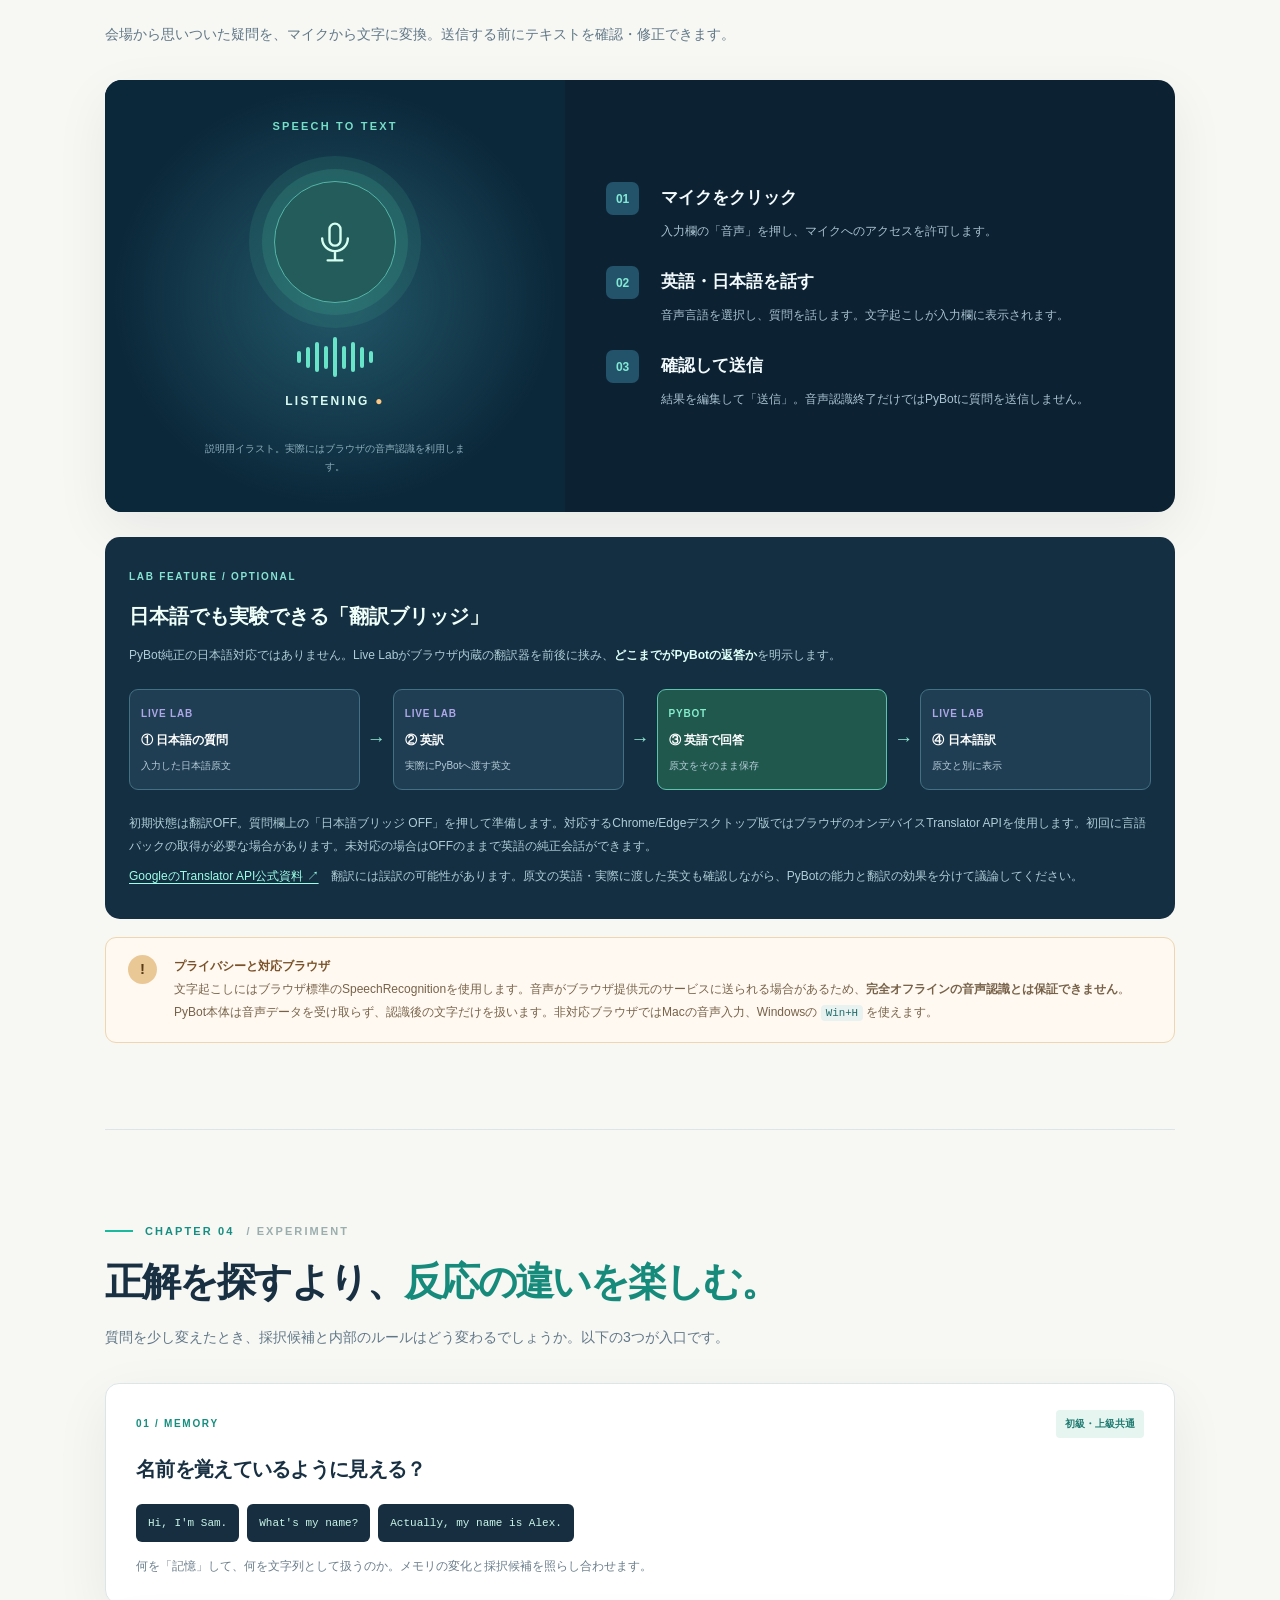
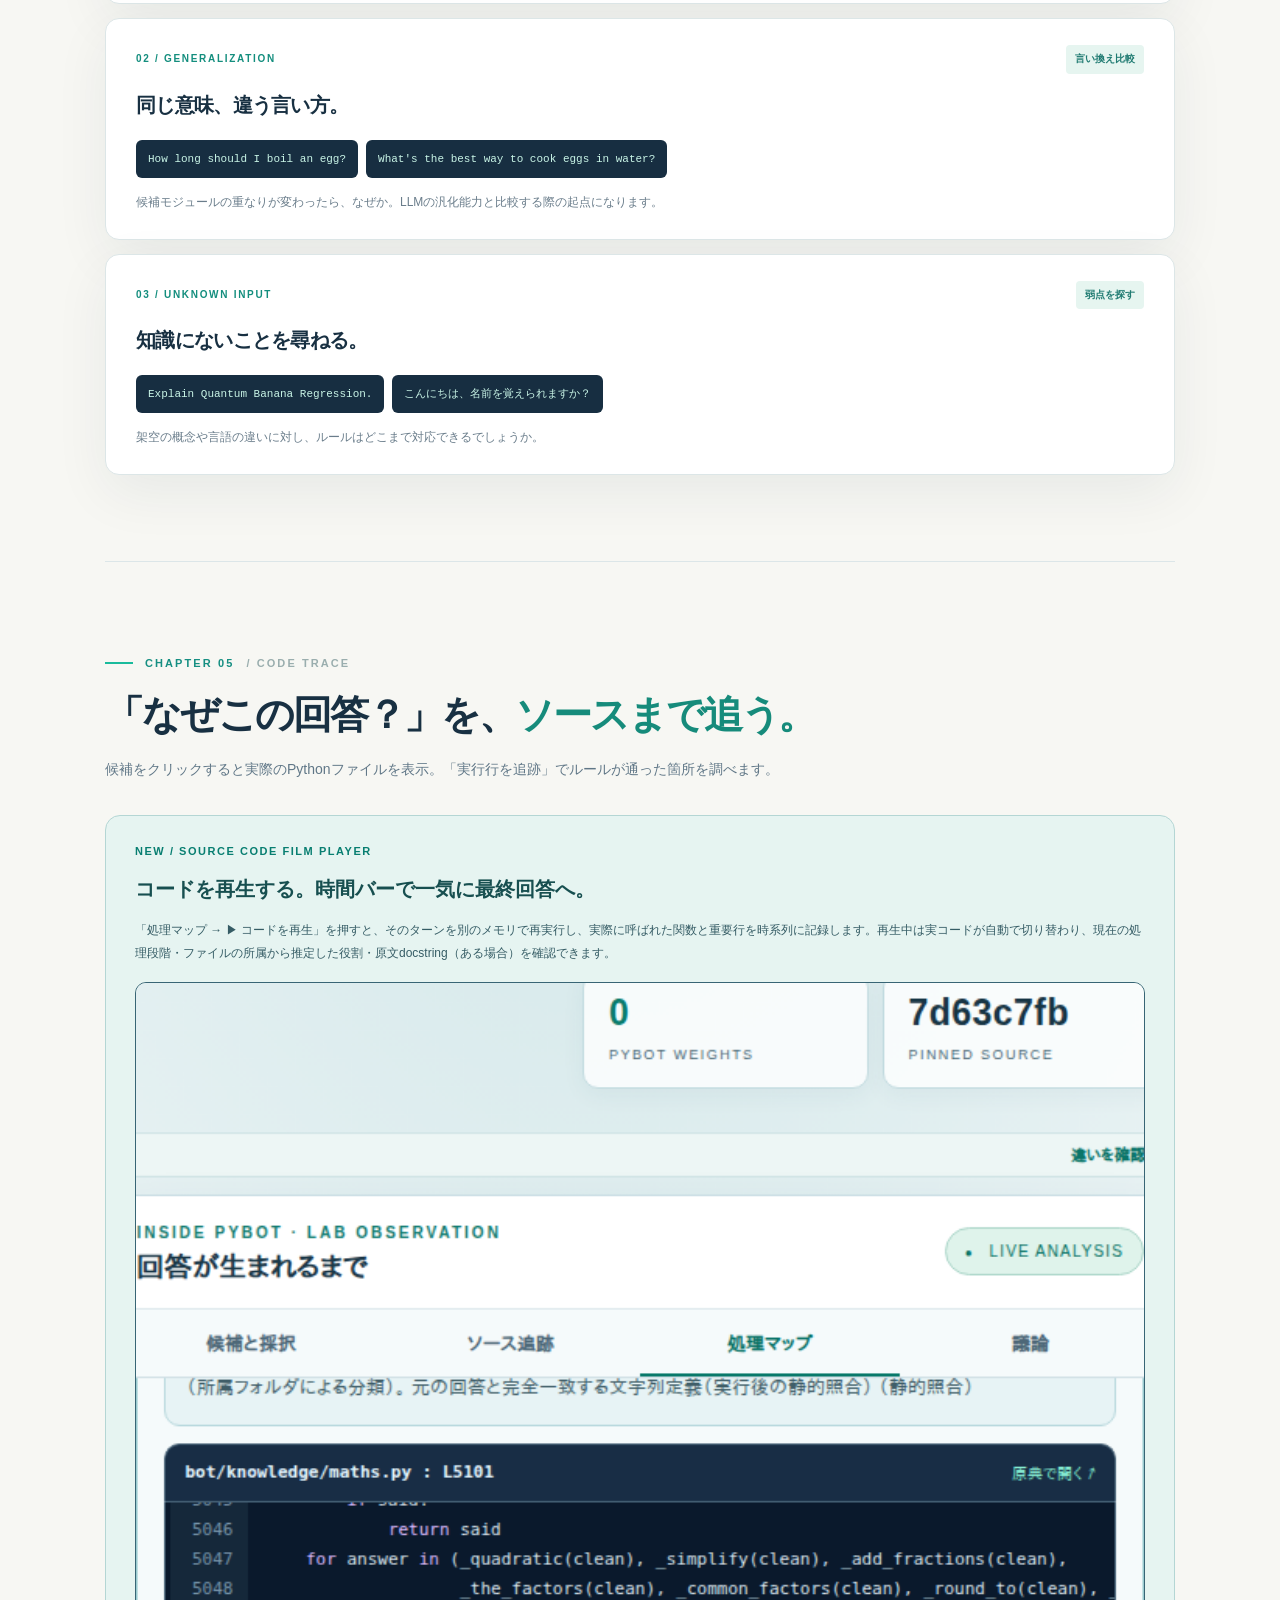
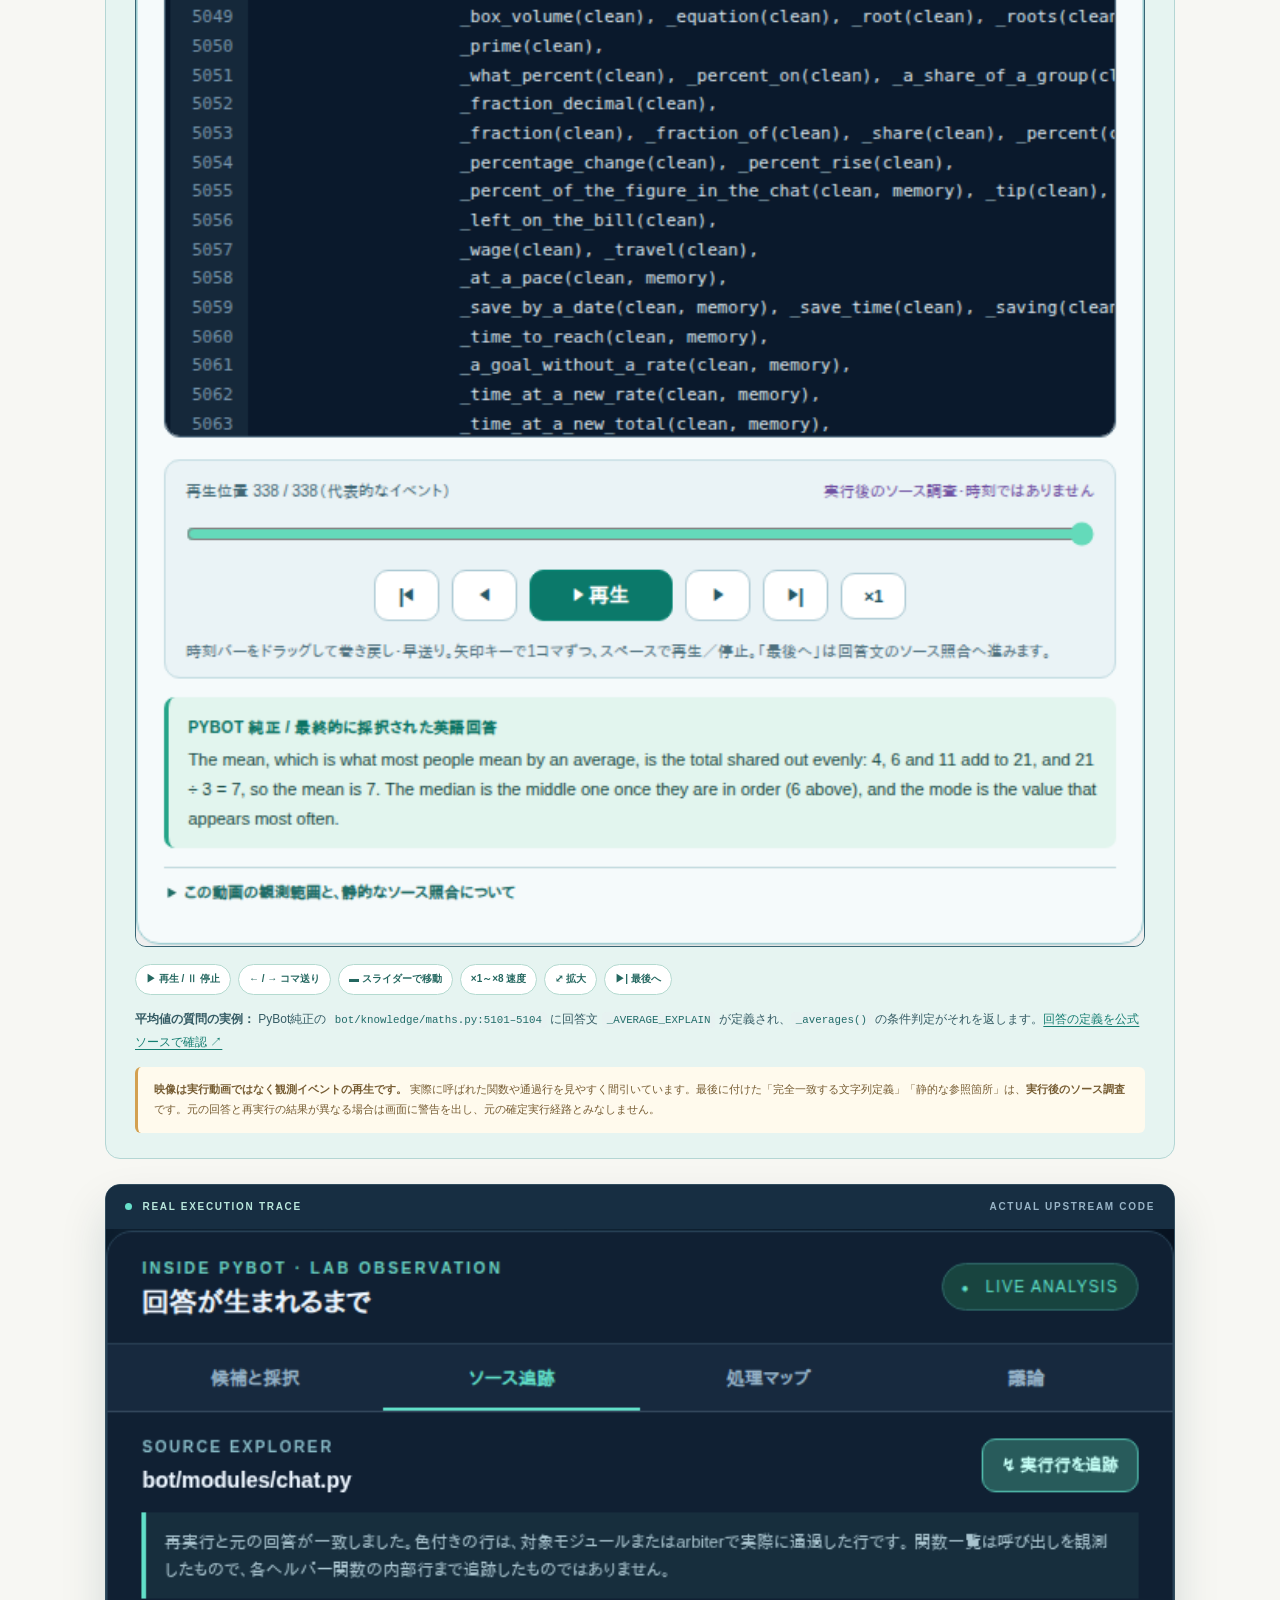
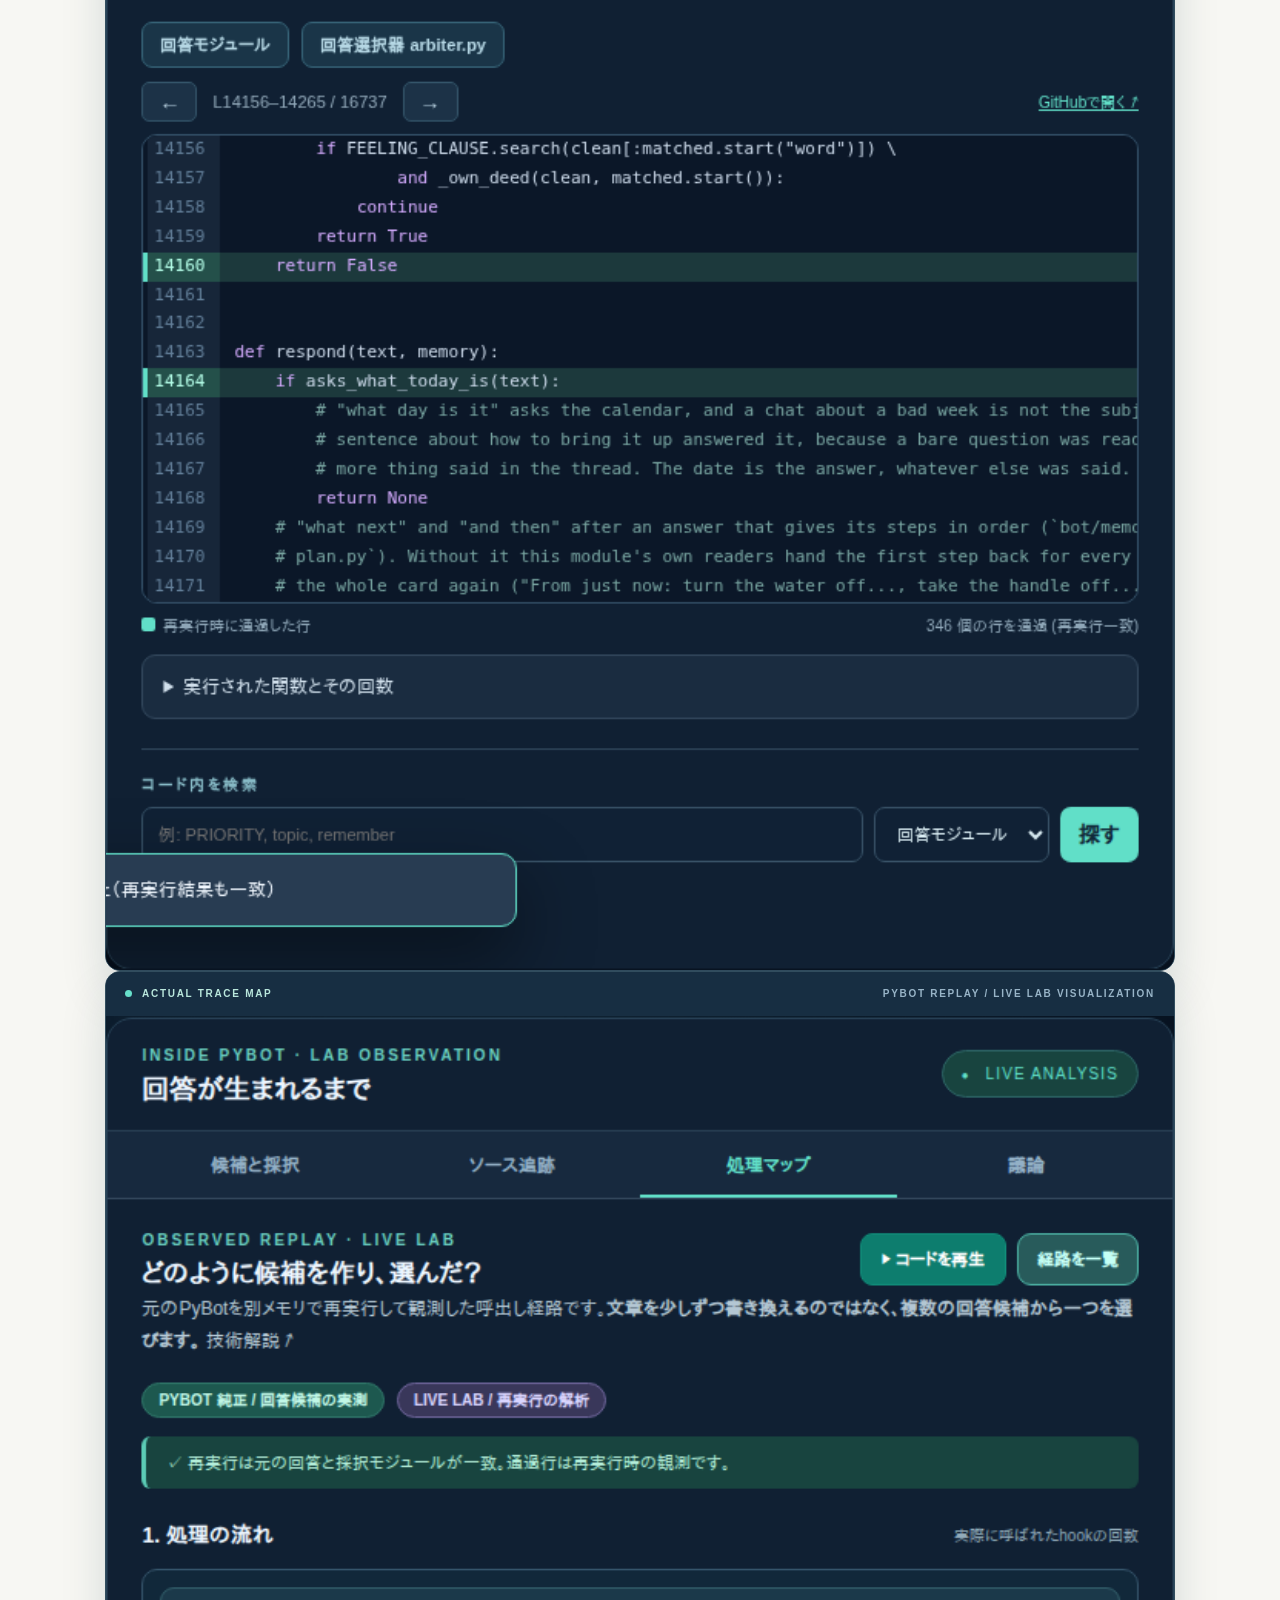
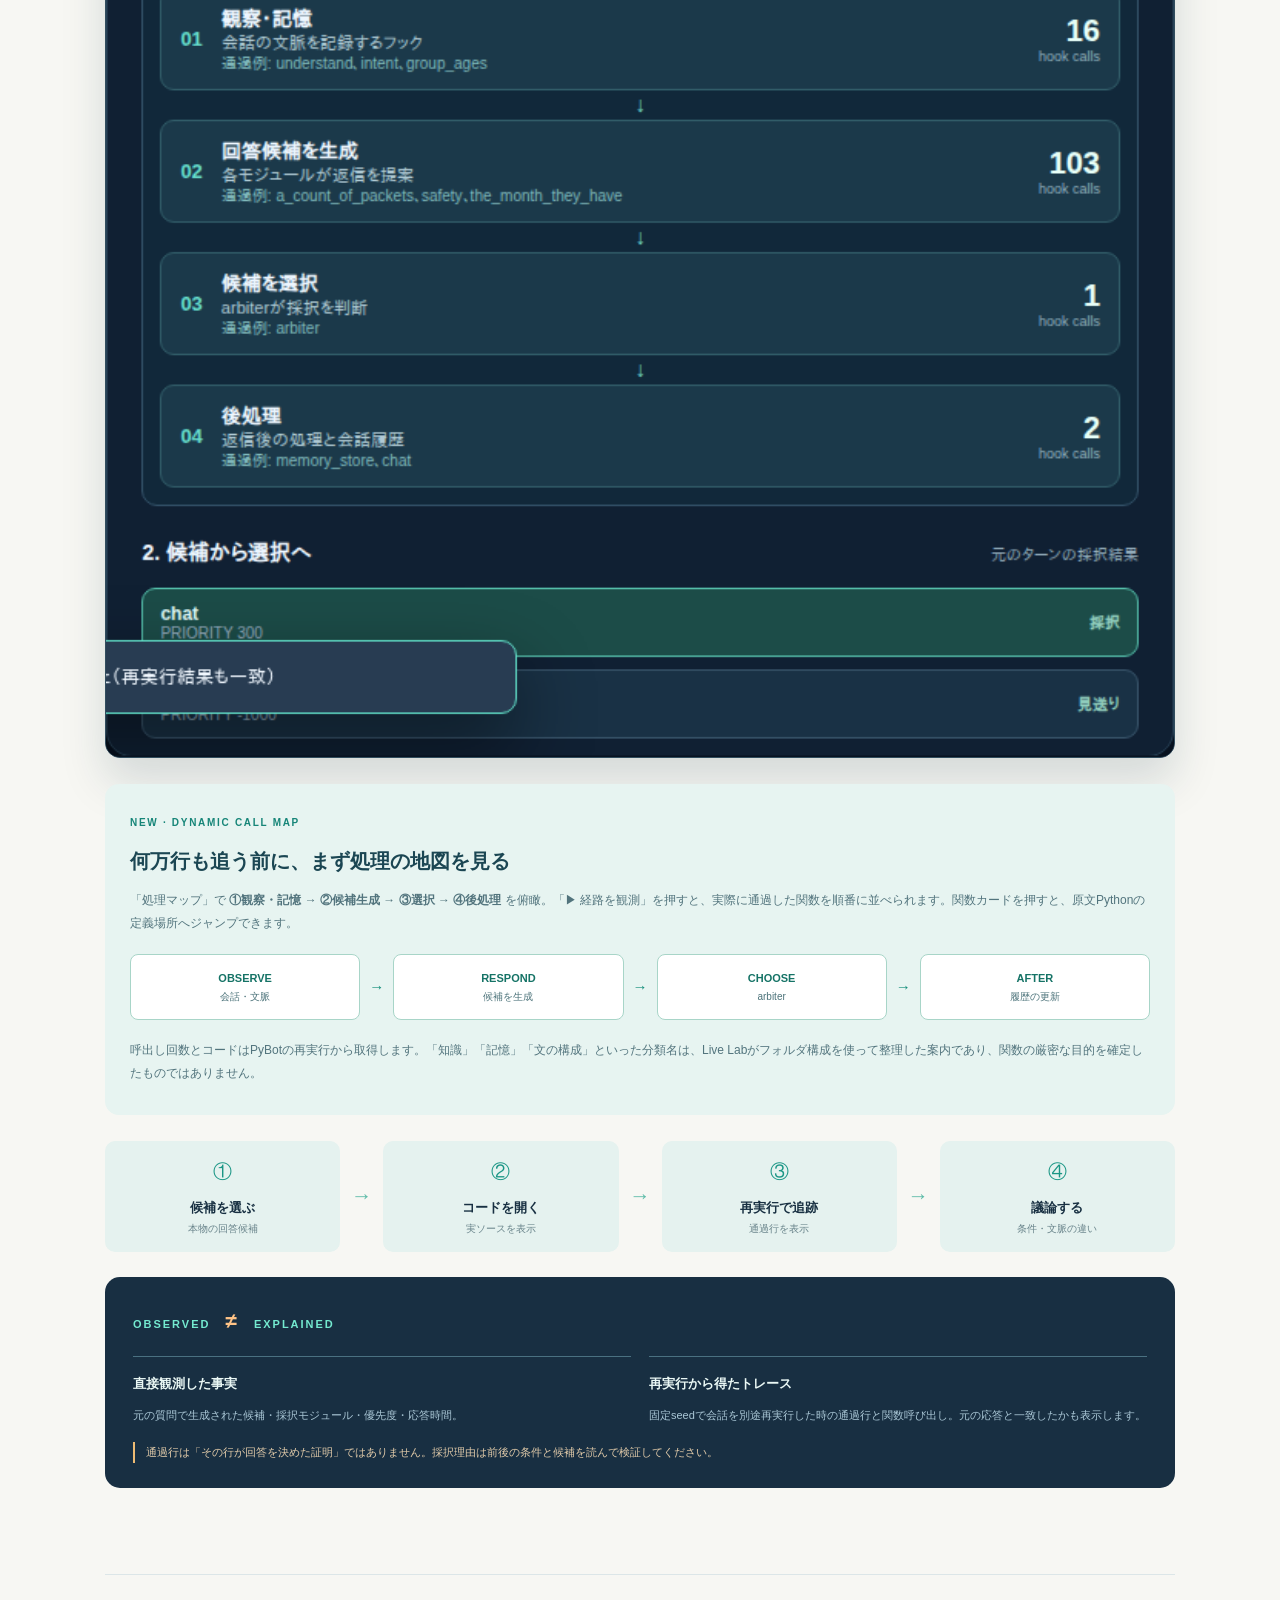
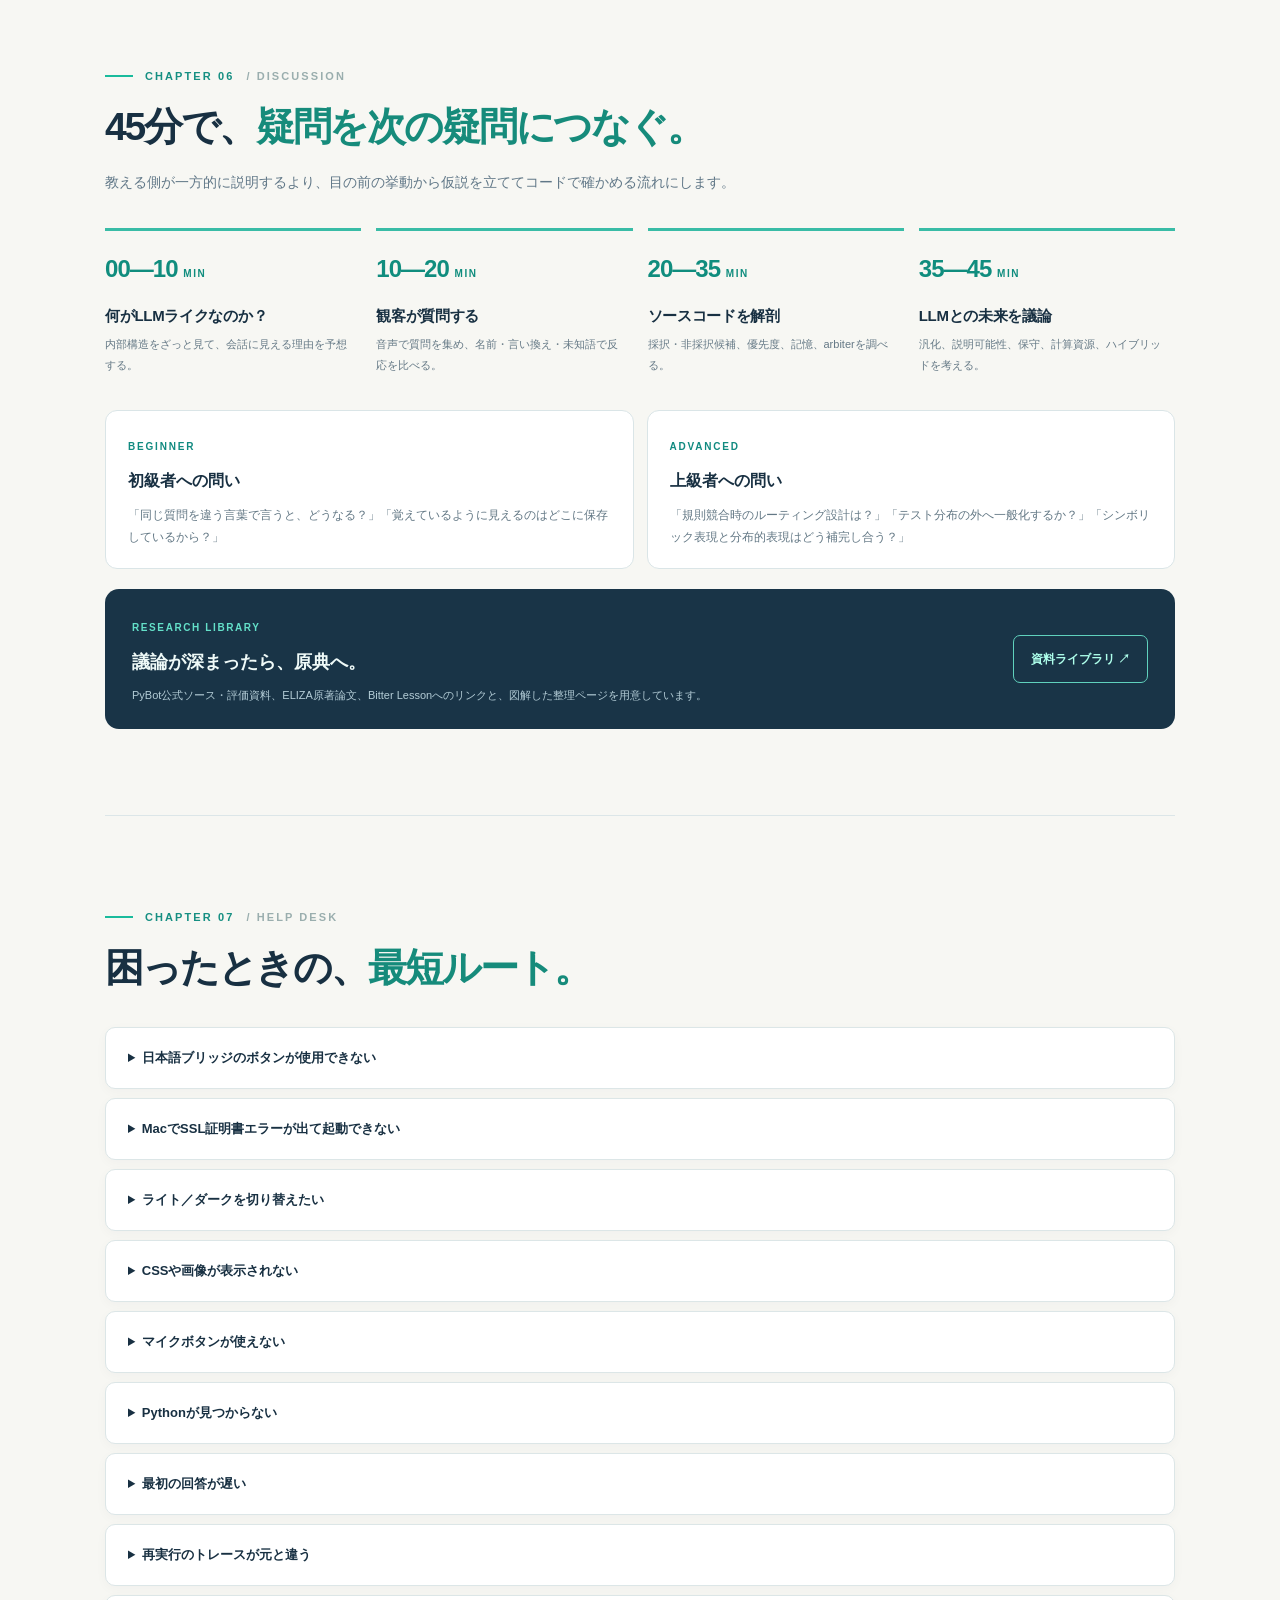
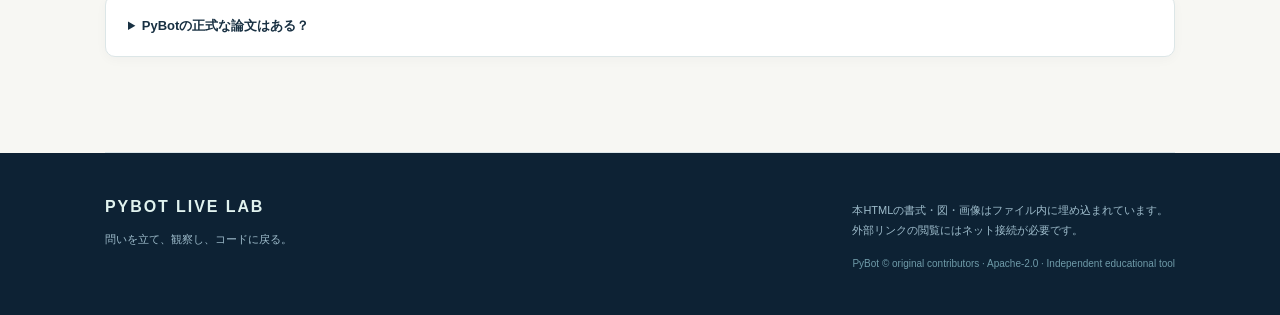
